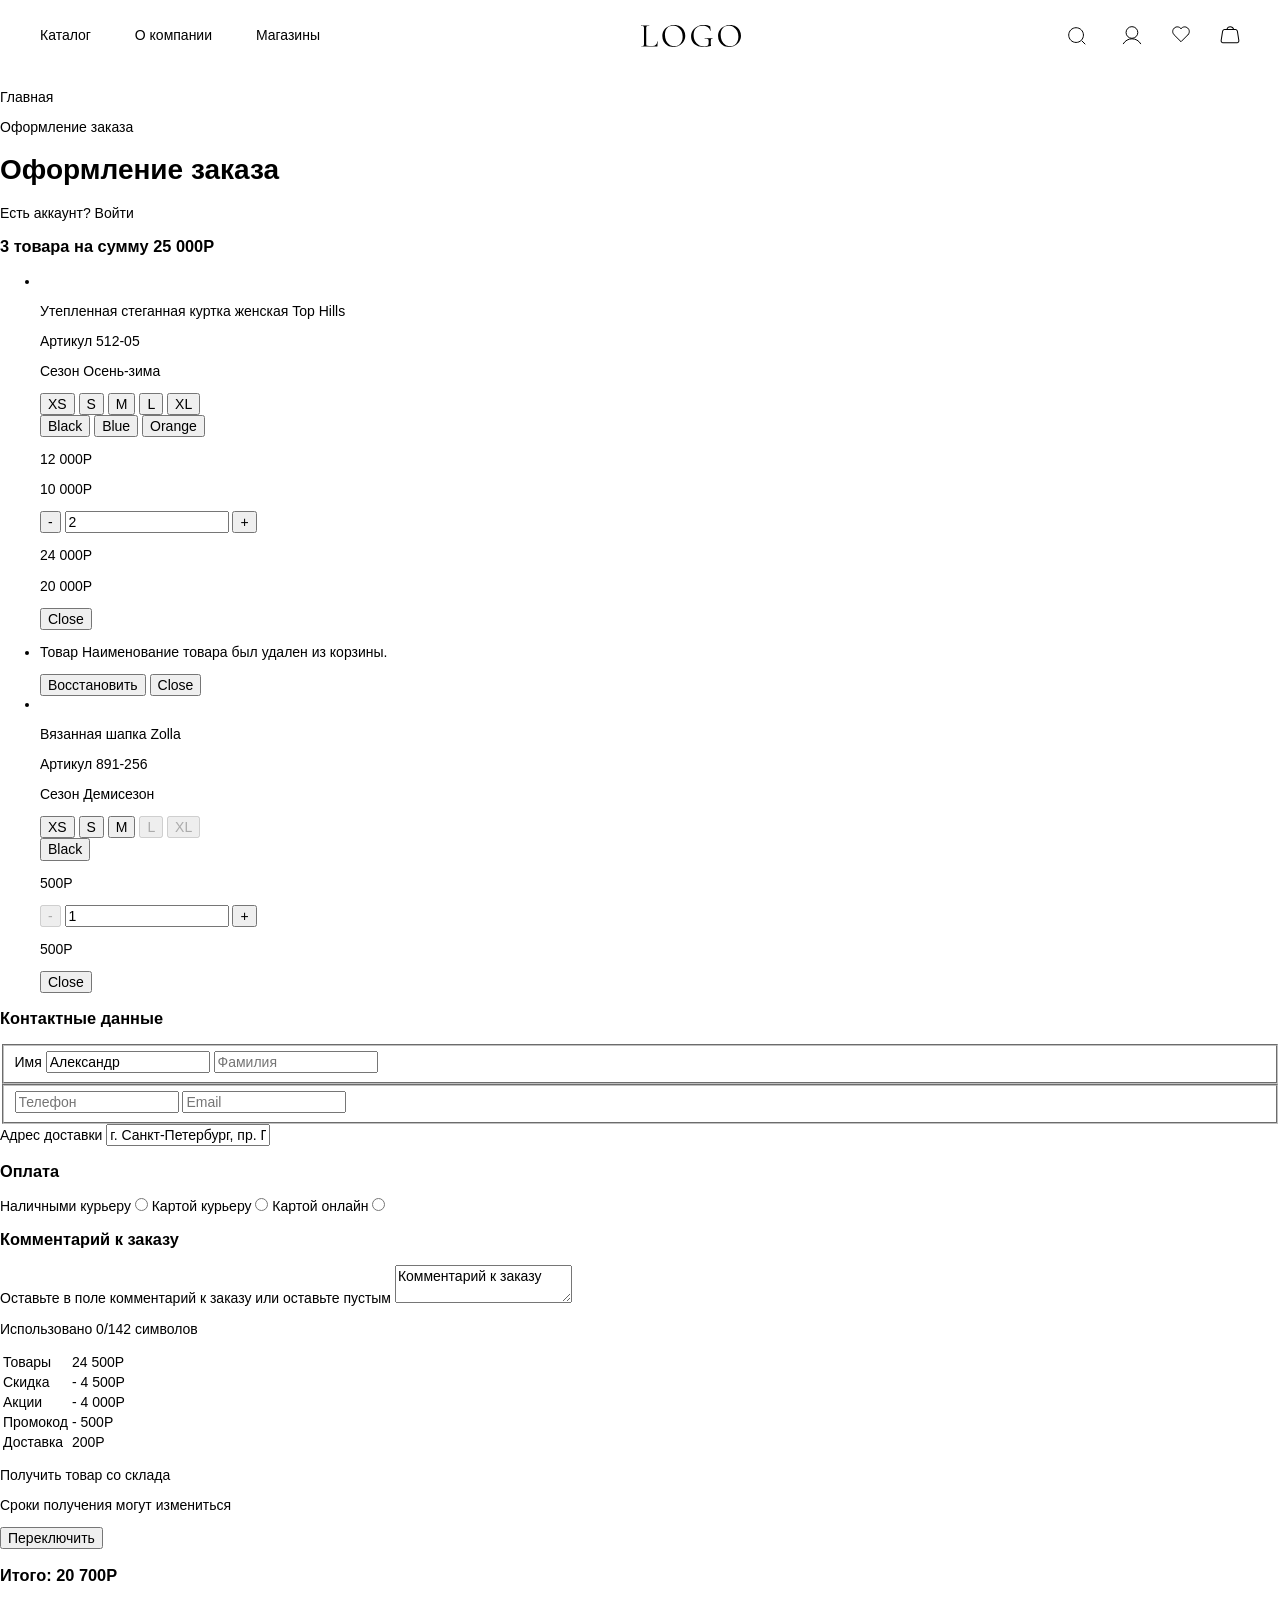
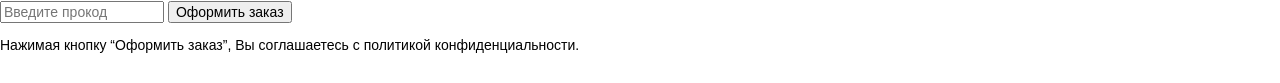
==== public/index.html @ eb878dac "header styles done" ====
<!DOCTYPE html>
<html lang="ru">
<head>
  <meta charset="UTF-8">
  <title>Logo - онлайн-магазин</title>
  <link rel="stylesheet" href="css/styles.css">
  <link rel="stylesheet" href="css/normalize.css">
</head>
<body>
  <div class="visually-hidden">
    <svg xmlns-xlink="http://www.w3.org/1999/xlink" xmlns="http://www.w3.org/2000/svg" >
      <symbol id="logo" viewBox="0 0 100 22">
        <path d="M5.22161 18.7068C5.22161 19.3632 5.29031 19.8385 5.42772 20.1327C5.56514 20.427 5.81705 20.6307 6.18348 20.7438C6.54991 20.8344 7.14536 20.8796 7.96982 20.8796H11.7143C13.0197 20.8796 14.0617 20.4835 14.8404 19.6914C15.619 18.8992 16.1343 17.8014 16.3862 16.3981C16.3862 16.3302 16.4435 16.3076 16.558 16.3302C16.6954 16.3302 16.7641 16.3642 16.7641 16.4321C16.558 18.3107 16.4549 19.8611 16.4549 21.0833C16.4549 21.2644 16.4206 21.4002 16.3519 21.4907C16.2832 21.5586 16.1458 21.5926 15.9396 21.5926H0.0687054C0.0229018 21.5926 0 21.5247 0 21.3889C0 21.2531 0.0229018 21.1852 0.0687054 21.1852C0.938973 21.1852 1.56877 21.1286 1.9581 21.0154C2.37034 20.9023 2.64516 20.6872 2.78257 20.3704C2.91998 20.0309 2.98868 19.5216 2.98868 18.8426V3.12346C2.98868 2.44445 2.91998 1.9465 2.78257 1.62963C2.64516 1.31276 2.37034 1.09774 1.9581 0.984567C1.56877 0.848765 0.938973 0.780864 0.0687054 0.780864C0.0229018 0.780864 0 0.712963 0 0.577161C0 0.441359 0.0229018 0.373458 0.0687054 0.373458L1.75199 0.407408C2.71386 0.452675 3.49252 0.475309 4.08797 0.475309C4.72922 0.475309 5.53078 0.452675 6.49266 0.407408L8.14159 0.373458C8.21029 0.373458 8.24464 0.441359 8.24464 0.577161C8.24464 0.712963 8.21029 0.780864 8.14159 0.780864C7.29422 0.780864 6.66442 0.848765 6.25219 0.984567C5.86286 1.09774 5.58804 1.32407 5.42772 1.66358C5.29031 1.98045 5.22161 2.4784 5.22161 3.15741V18.7068Z" fill="black"/>
        <path d="M32.2102 22C30.0803 22 28.1794 21.5134 26.5076 20.5401C24.8587 19.5442 23.5762 18.2088 22.6601 16.534C21.7669 14.8364 21.3204 12.9918 21.3204 11C21.3204 8.66873 21.9158 6.67695 23.1067 5.02469C24.2976 3.34979 25.8206 2.09362 27.6756 1.25617C29.5536 0.418724 31.4659 0 33.4125 0C35.5882 0 37.5005 0.509259 39.1494 1.52778C40.7983 2.52366 42.0579 3.84774 42.9282 5.5C43.8214 7.15226 44.268 8.90638 44.268 10.7623C44.268 12.822 43.7183 14.7119 42.619 16.4321C41.5197 18.1523 40.0426 19.5103 38.1875 20.5062C36.3554 21.5021 34.3629 22 32.2102 22ZM33.4125 21.287C34.9698 21.287 36.3668 20.9136 37.6035 20.1667C38.8631 19.4198 39.8479 18.322 40.5579 16.8735C41.2907 15.4249 41.6572 13.7047 41.6572 11.713C41.6572 9.58539 41.2564 7.69547 40.4548 6.04321C39.6532 4.39095 38.5196 3.10082 37.0539 2.17284C35.6111 1.24486 33.9163 0.780864 31.9697 0.780864C29.4505 0.780864 27.4809 1.58436 26.061 3.19136C24.6411 4.79835 23.9312 7.00514 23.9312 9.81173C23.9312 11.9393 24.3319 13.8858 25.1335 15.6512C25.9351 17.394 27.0573 18.7747 28.5001 19.7932C29.9429 20.7891 31.5804 21.287 33.4125 21.287Z" fill="black"/>
        <path d="M62.305 22C59.8087 22 57.633 21.5247 55.7779 20.5741C53.9229 19.6235 52.503 18.3333 51.5182 16.7037C50.5563 15.0741 50.0754 13.2521 50.0754 11.2377C50.0754 9.04218 50.6365 7.09568 51.7587 5.39815C52.9038 3.70062 54.4611 2.37654 56.4306 1.42593C58.4231 0.475309 60.6675 0 63.1638 0C64.286 0 65.3509 0.113169 66.3586 0.339506C67.3892 0.54321 68.2251 0.837449 68.8663 1.22222C69.0495 1.33539 69.1526 1.43724 69.1755 1.52778C69.2213 1.59568 69.2556 1.75412 69.2785 2.00309L69.6908 5.80556C69.6908 5.87346 69.6221 5.91872 69.4847 5.94136C69.3702 5.94136 69.3015 5.90741 69.2785 5.83951C68.7747 4.20988 67.8586 2.9537 66.5303 2.07099C65.2249 1.18827 63.6104 0.746914 61.6866 0.746914C58.801 0.746914 56.5681 1.57305 54.9878 3.22531C53.4076 4.87757 52.6175 7.14095 52.6175 10.0154C52.6175 12.2109 53.0641 14.18 53.9572 15.9228C54.8733 17.643 56.1329 18.9897 57.736 19.963C59.3392 20.9362 61.137 21.4228 63.1294 21.4228C64.2974 21.4228 65.202 21.321 65.8433 21.1173C66.4845 20.9136 66.954 20.5175 67.2517 19.929C67.5495 19.3405 67.6983 18.4691 67.6983 17.3148C67.6983 16.1379 67.6182 15.323 67.4579 14.8704C67.3204 14.3951 66.9884 14.0782 66.4616 13.9198C65.9578 13.7613 65.0761 13.6821 63.8165 13.6821C63.6791 13.6821 63.6104 13.5916 63.6104 13.4105C63.6104 13.3426 63.6218 13.286 63.6447 13.2407C63.6905 13.1728 63.7363 13.1389 63.7821 13.1389C65.5685 13.2521 67.0113 13.3086 68.1106 13.3086C69.1869 13.3086 70.3091 13.2747 71.4771 13.2068C71.5229 13.2068 71.5573 13.2407 71.5802 13.3086C71.626 13.3539 71.6489 13.3992 71.6489 13.4444C71.6489 13.6029 71.5916 13.6821 71.4771 13.6821C70.9275 13.6595 70.5381 13.7387 70.3091 13.9198C70.0801 14.0782 69.9312 14.4177 69.8625 14.9383C69.7938 15.4588 69.7595 16.3642 69.7595 17.6543C69.7595 18.6728 69.7938 19.3971 69.8625 19.8272C69.9541 20.2572 70 20.5288 70 20.642C70 20.7778 69.9771 20.8683 69.9312 20.9136C69.8854 20.9588 69.7824 21.0041 69.6221 21.0494C66.851 21.6831 64.4119 22 62.305 22Z" fill="black"/>
        <path d="M87.9422 22C85.8123 22 83.9115 21.5134 82.2397 20.5401C80.5907 19.5442 79.3082 18.2088 78.3922 16.534C77.499 14.8364 77.0524 12.9918 77.0524 11C77.0524 8.66873 77.6479 6.67695 78.8388 5.02469C80.0296 3.34979 81.5526 2.09362 83.4077 1.25617C85.2856 0.418724 87.1979 0 89.1446 0C91.3202 0 93.2325 0.509259 94.8815 1.52778C96.5304 2.52366 97.79 3.84774 98.6603 5.5C99.5534 7.15226 100 8.90638 100 10.7623C100 12.822 99.4504 14.7119 98.3511 16.4321C97.2518 18.1523 95.7746 19.5103 93.9196 20.5062C92.0874 21.5021 90.095 22 87.9422 22ZM89.1446 21.287C90.7019 21.287 92.0989 20.9136 93.3356 20.1667C94.5952 19.4198 95.58 18.322 96.2899 16.8735C97.0228 15.4249 97.3892 13.7047 97.3892 11.713C97.3892 9.58539 96.9884 7.69547 96.1869 6.04321C95.3853 4.39095 94.2517 3.10082 92.7859 2.17284C91.3431 1.24486 89.6484 0.780864 87.7017 0.780864C85.1825 0.780864 83.213 1.58436 81.7931 3.19136C80.3732 4.79835 79.6632 7.00514 79.6632 9.81173C79.6632 11.9393 80.064 13.8858 80.8656 15.6512C81.6671 17.394 82.7893 18.7747 84.2321 19.7932C85.6749 20.7891 87.3124 21.287 89.1446 21.287Z" fill="black"/>
      </symbol>

      <symbol id="search-icon" viewBox="0 0 18 18" fill="none">
        <path d="M13.6033 13.6031L17.2858 17.2857" stroke="black" stroke-linejoin="round"/>
        <path d="M15.4444 8.07927C15.4444 12.1469 12.147 15.4443 8.07939 15.4443C4.01179 15.4443 0.714355 12.1469 0.714355 8.07927C0.714355 4.01167 4.01179 0.714233 8.07939 0.714233C12.147 0.714233 15.4444 4.01167 15.4444 8.07927Z" stroke="black"/>
      </symbol>

      <symbol id="account-icon" viewBox="0 0 20 19" fill="none">
        <path d="M15.806 6.51997C15.806 9.75856 13.1821 12.3263 9.9289 12.3263C6.67572 12.3263 4.05176 9.75856 4.05176 6.51997C4.05176 3.27411 6.68304 0.642822 9.9289 0.642822C13.1748 0.642822 15.806 3.27411 15.806 6.51997Z" stroke="black"/>
        <path d="M1.14282 18.0743V18.0743C4.96511 11.061 15.0348 11.061 18.8571 18.0743V18.0743" stroke="black"/>
      </symbol>

      <symbol id="favorite-icon" viewBox="0 0 18 17" fill="none">
        <path d="M15.9089 8.82181L9.00774 15.7143L2.10655 8.82181C1.65135 8.37512 1.2928 7.83824 1.05347 7.24495C0.814146 6.65166 0.699226 6.01483 0.715951 5.37456C0.732676 4.73429 0.880683 4.10444 1.15065 3.52468C1.42062 2.94492 1.8067 2.42782 2.28459 2.00592C2.76247 1.58402 3.32181 1.26648 3.92737 1.07328C4.53293 0.880079 5.1716 0.815414 5.80317 0.883353C6.43473 0.951292 7.0455 1.15036 7.59702 1.46803C8.14854 1.7857 8.62886 2.21509 9.00774 2.72915C9.38825 2.21882 9.86913 1.79319 10.4203 1.47889C10.9714 1.16459 11.581 0.968394 12.2107 0.902578C12.8405 0.836762 13.477 0.902743 14.0804 1.09639C14.6837 1.29004 15.2409 1.60719 15.7171 2.02799C16.1933 2.44879 16.5783 2.96418 16.8479 3.5419C17.1175 4.11962 17.2659 4.74725 17.2839 5.38549C17.3019 6.02373 17.1891 6.65884 16.9525 7.25109C16.7159 7.84333 16.3606 8.37996 15.9089 8.82737" stroke="black" stroke-linecap="round" stroke-linejoin="round"/>
      </symbol>

      <symbol id="cart-icon" viewBox="0 0 20 18" fill="none">
        <path d="M17.4184 5.3396V4.8396C17.2723 4.8396 17.1336 4.90344 17.0386 5.01434C16.9436 5.12525 16.9018 5.27214 16.9243 5.41643L17.4184 5.3396ZM18.8334 14.4385L19.3274 14.3617L19.3274 14.3617L18.8334 14.4385ZM16.8156 16.7678V17.2678H16.816L16.8156 16.7678ZM3.18642 16.7678V16.2678H3.18636L3.18642 16.7678ZM1.16657 14.4385L0.672504 14.3617L0.672496 14.3617L1.16657 14.4385ZM2.58159 5.3396L3.07565 5.41643L3.07565 5.41638L2.58159 5.3396ZM4.60246 3.62496L4.60215 4.12496H4.60246V3.62496ZM15.3995 3.62496V4.12496H15.3996L15.3995 3.62496ZM17.4194 5.3396V5.8396C17.5654 5.8396 17.7041 5.77577 17.7991 5.66487C17.8941 5.55398 17.9359 5.4071 17.9134 5.26281L17.4194 5.3396ZM16.9243 5.41643L18.3393 14.5153L19.3274 14.3617L17.9124 5.26276L16.9243 5.41643ZM18.3393 14.5153C18.3729 14.7313 18.3589 14.952 18.2982 15.1622L19.2591 15.4394C19.36 15.0893 19.3834 14.7217 19.3274 14.3617L18.3393 14.5153ZM18.2982 15.1622C18.2376 15.3725 18.1316 15.5677 17.9872 15.7344L18.7431 16.3892C18.982 16.1134 19.1581 15.7894 19.2591 15.4394L18.2982 15.1622ZM17.9872 15.7344C17.8428 15.9011 17.6634 16.0353 17.4611 16.1275L17.8757 17.0375C18.2082 16.886 18.5042 16.6649 18.7431 16.3892L17.9872 15.7344ZM17.4611 16.1275C17.2587 16.2197 17.0383 16.2676 16.8151 16.2678L16.816 17.2678C17.1817 17.2675 17.5432 17.189 17.8757 17.0375L17.4611 16.1275ZM16.8156 16.2678H3.18642V17.2678H16.8156V16.2678ZM3.18636 16.2678C2.96303 16.2678 2.74249 16.2201 2.53992 16.128L2.12598 17.0383C2.45882 17.1896 2.82057 17.2679 3.18648 17.2678L3.18636 16.2678ZM2.53992 16.128C2.33737 16.0359 2.15777 15.9017 2.01321 15.735L1.2577 16.3901C1.49686 16.6659 1.79313 16.8869 2.12598 17.0383L2.53992 16.128ZM2.01321 15.735C1.86867 15.5683 1.76256 15.373 1.70181 15.1626L0.741055 15.44C0.842176 15.7902 1.01853 16.1143 1.2577 16.3901L2.01321 15.735ZM1.70181 15.1626C1.64107 14.9522 1.62704 14.7314 1.66063 14.5153L0.672496 14.3617C0.616523 14.7219 0.639931 15.0897 0.741055 15.44L1.70181 15.1626ZM1.66063 14.5153L3.07565 5.41643L2.08752 5.26276L0.672504 14.3617L1.66063 14.5153ZM3.07565 5.41638C3.13132 5.05823 3.31491 4.73054 3.59462 4.49322L2.94766 3.7307C2.48595 4.12244 2.18031 4.66576 2.08752 5.26281L3.07565 5.41638ZM3.59462 4.49322C3.87446 4.25578 4.23185 4.12473 4.60215 4.12496L4.60277 3.12496C3.99642 3.12459 3.40924 3.33906 2.94766 3.7307L3.59462 4.49322ZM4.60246 4.12496H15.3995V3.12496H4.60246V4.12496ZM15.3996 4.12496C15.7698 4.12492 16.127 4.25605 16.4066 4.49347L17.0538 3.73111C16.5925 3.3395 16.0056 3.12489 15.3995 3.12496L15.3996 4.12496ZM16.4066 4.49347C16.6862 4.73077 16.8697 5.05836 16.9253 5.41638L17.9134 5.26281C17.8207 4.66598 17.5152 4.12282 17.0538 3.73111L16.4066 4.49347ZM17.4194 4.8396H17.4184V5.8396H17.4194V4.8396ZM7.35168 3.69848C7.59863 2.03712 8.89729 1.21244 10.2467 1.21424C11.5989 1.21604 12.9298 2.04934 13.2218 3.71147L14.2067 3.53845C13.8184 1.3279 12.0098 0.216581 10.248 0.214237C8.48347 0.21189 6.69372 1.32355 6.36254 3.55144L7.35168 3.69848Z" fill="black"/>
      </symbol>
    </svg>
  </div>
  <header class="header">
    <div class="container">

      <nav class="header__main-nav main-nav">
        <ul class="main-nav__list">
          <li class="main-nav__item">
            <a class="main-nav__link" href="#">
              Каталог
            </a>
          </li>
          <li class="main-nav__item">
            <a class="main-nav__link" href="#">
              О компании
            </a>
          </li>
          <li class="main-nav__item">
            <a class="main-nav__link" href="#">
              Магазины
            </a>
          </li>
        </ul>
      </nav>

      <div class="header__logo logo">
        <a class="logo__link" href="#" aria-label="Переход на главную страницу">
          <svg width="100" height="22" aria-hidden="true" class="logo__img">
            <use xlink:href="#logo"></use>
          </svg>
        </a>
      </div>

      <div class="header__user-nav user-nav">

        <ul class="user-nav__list">

          <li class="user-nav__item">
            <button type="button" class="user-nav__button" aria-label="Кнопка поиск по сайту">
              <svg width="18" height="18" aria-hidden="true" class="user-nav__icon">
                <use xlink:href="#search-icon"></use>
              </svg>
              <span class="visually-hidden">Поиск</span>
            </button>
          </li>
          <li class="user-nav__item">
            <a class="user-nav__link" href="#">
              <span class="visually-hidden">Личный кабинет</span>
              <svg width="20" height="19" aria-hidden="true" class="user-nav__icon">
                <use xlink:href="#account-icon"></use>
              </svg>
            </a>
          </li>
          <li class="user-nav__item">
            <a class="user-nav__link" href="#">
              <span class="visually-hidden">Избранное</span>
              <svg width="18" height="17" aria-hidden="true" class="user-nav__icon">
                <use xlink:href="#favorite-icon"></use>
              </svg>
            </a>
          </li>
          <li class="user-nav__item">
            <a class="user-nav__link" href="#">
              <span class="visually-hidden">Корзина</span>
              <svg width="20" height="18" aria-hidden="true" class="user-nav__icon">
                <use xlink:href="#cart-icon"></use>
              </svg>
            </a>
          </li>
        </ul>

      </div>
    </div>
  </header>

  <main>
    <div class="breadcrumbs">
      <p>Главная</p>
      <p>Оформление заказа</p>
    </div>

    <h1>Оформление заказа</h1>
    <div>
      Есть аккаунт? <a href="#">Войти</a>
    </div>

    <h2 class="visually-hidden">Товары в корзине</h2>
    <h3>3 товара на сумму 25 000Р</h3>

    <div class="perches">
      <ul class="perches__list">
        <li class="perches__item">
          <div class="item">
            <img alt=""/>
            <div>
              <p>Утепленная стеганная куртка женская Top Hills</p>
              <p>Артикул 512-05</p>
              <p>Сезон Осень-зима</p>
              <div>
                <button type="button">XS</button>
                <button type="button">S</button>
                <button type="button">M</button>
                <button type="button">L</button>
                <button type="button">XL</button>
              </div>

              <div>
                <button type="button">Black</button>
                <button type="button">Blue</button>
                <button type="button">Orange</button>
              </div>
            </div>

            <div>
              <p>12 000P</p>
              <p>10 000P</p>
            </div>

            <div>
              <button type="button">-</button>
              <label class="visually-hidden" for="counter__2"></label>
              <input id="counter__2" type="number" value="2"/>
<!--              <button type="button">2</button>-->
              <button type="button">+</button>
            </div>

            <div>
              <p>24 000P</p>
              <p>20 000P</p>
            </div>

            <button type="button">Close</button>
          </div>
        </li>

        <li>
          <p>Товар Наименование товара был удален из корзины. </p>
          <button type="button">Восстановить</button>
          <button type="button">Close</button>
        </li>

        <li class="perches__item">
          <div class="item">
            <img alt=""/>
            <div>
              <p>Вязанная шапка Zolla</p>
              <p>Артикул 891-256</p>
              <p>Сезон Демисезон</p>
              <div>
                <button type="button">XS</button>
                <button type="button">S</button>
                <button type="button">M</button>
                <button type="button" disabled>L</button>
                <button type="button" disabled>XL</button>
              </div>

              <div>
                <button type="button">Black</button>
              </div>
            </div>

            <div>
              <p>500P</p>
            </div>

            <div>
              <button type="button" disabled>-</button>
              <label class="visually-hidden" for="counter"></label>
              <input id="counter" type="number" value="1"/>
<!--              <button type="button">1</button>-->
              <button type="button">+</button>
            </div>

            <div>
              <p>500P</p>
            </div>

            <button type="button">Close</button>
          </div>
        </li>
      </ul>

    </div>

    <h2 class="visually-hidden">Форма обратной связи</h2>

    <div>
      <h3>Контактные данные</h3>
      <form>

        <fieldset>
          <label for="name">Имя</label>
          <input id="name" type="text" placeholder="Имя" value="Александр"/>

          <label for="surname" class="visually-hidden">Фамилия</label>
          <input id="surname" type="text" placeholder="Фамилия"/>
        </fieldset>

        <fieldset>
          <label for="phone" class="visually-hidden">Номер телефона</label>
          <input id="phone" type="tel" placeholder="Телефон"/>

          <label for="email" class="visually-hidden">Адрес электронной почты</label>
          <input id="email" type="email" placeholder="Email"/>
        </fieldset>

        <label for="address">Адрес доставки</label>
        <input id="address" type="text" placeholder="Адрес доставки" value="г. Санкт-Петербург, пр. Просвещения, д. 99, кв. 152" />
      </form>

      <h3>Оплата</h3>

      <label for="cash">Наличными курьеру</label>
      <input id="cash" type="radio" name="payment"/>
      <label for="card__courier">Картой курьеру</label>
      <input id="card__courier" type="radio" name="payment"/>
      <label for="card__online">Картой онлайн</label>
      <input id="card__online" type="radio" name="payment"/>

      <h3>Комментарий к заказу</h3>

      <label class="visually hidden" for="comment">Оставьте в поле комментарий к заказу или оставьте пустым</label>
      <textarea id="comment" maxlength="142">Комментарий к заказу</textarea>
      <p>Использовано 0/142 символов</p>
    </div>
  </main>

  <aside>

    <div>
      <table>
        <thead></thead>
        <tbody>
          <tr>
            <td>Товары</td>
            <td>24 500Р</td>
          </tr>
          <tr>
            <td>Скидка</td>
            <td>- 4 500Р</td>
          </tr>
          <tr>
            <td>Акции</td>
            <td>- 4 000Р</td>
          </tr>
          <tr>
            <td>Промокод</td>
            <td>- 500Р</td>
          </tr>
          <tr>
            <td>Доставка</td>
            <td>200Р</td>
          </tr>
        </tbody>
      </table>

      <div>
        <p>Получить товар со склада</p>
        <p>Сроки получения могут измениться</p>
        <button type="button">Переключить</button>
      </div>

      <h2 class="visually-hidden">Итоговая цена со скидками</h2>
      <h3>Итого: <span>20 700P</span></h3>

      <label for="promo_code" class="visually-hidden">Поле для введения промокода</label>
      <input id="promo_code" type="text" placeholder="Введите прокод"/>

      <button type="submit">Оформить заказ</button>
      <p>Нажимая кнопку “Оформить заказ”, Вы соглашаетесь с <a href="#">политикой конфиденциальности</a>.</p>
    </div>

    <div>
      <img alt="" src="#"/>
    </div>

  </aside>
  <footer></footer>
</body>
</html>




<!--      <div class="header__form-search form-search">-->
<!--        <button type="button" class="form-search__button" aria-label="Кнопка поиск по сайту">-->
<!--          <svg width="18" height="18" aria-hidden="true" class="form-search__icon">-->
<!--            <use xlink:href="#search-icon"></use>-->
<!--          </svg>-->
<!--          <span class="visually-hidden">Поиск</span>-->
<!--        </button>-->

<!--        <form>-->
<!--          <label class="visually-hidden">Поиск-->
<!--            <input class="form-search__input" type="text" autocomplete="off"/>-->
<!--          </label>-->
<!--        </form>-->
<!--      </div>-->
---- public/css/styles.css ----
.visually-hidden {
  position: absolute;
  width: 1px;
  height: 1px;
  margin: -1px;
  padding: 0;
  overflow: hidden;
  white-space: nowrap;
  border: 0;
  clip: rect(0 0 0 0);
  clip-path: inset(100%);
}

a {
  color: inherit;
  text-decoration: none;
}

html {
  font-family: "Helvetica", sans-serif;
  font-size: 14px;
  line-height: 18px;
}

.container {
  display: flex;
  width: 1200px;
  justify-content: space-between;
  margin: 0 auto;
}

.main-nav__list,
.user-nav__list {
  display: flex;
  list-style: none;
  padding: 0;
  margin: 0;
}

.main-nav__list {
  min-width: 280px;
  justify-content: space-between;
}
.main-nav__list .main-nav__item {
  padding-top: 27px;
  padding-bottom: 27px;
}
.main-nav__list .main-nav__item .main-nav__link {
  padding-top: 27px;
  padding-bottom: 27px;
}

.user-nav__list {
  gap: 30px;
  padding-bottom: 26px;
  padding-top: 26px;
}

.user-nav__button {
  border: none;
  background-color: transparent;
}

.logo {
  padding-top: 25px;
  padding-bottom: 25px;
}

/*# sourceMappingURL=styles.css.map */
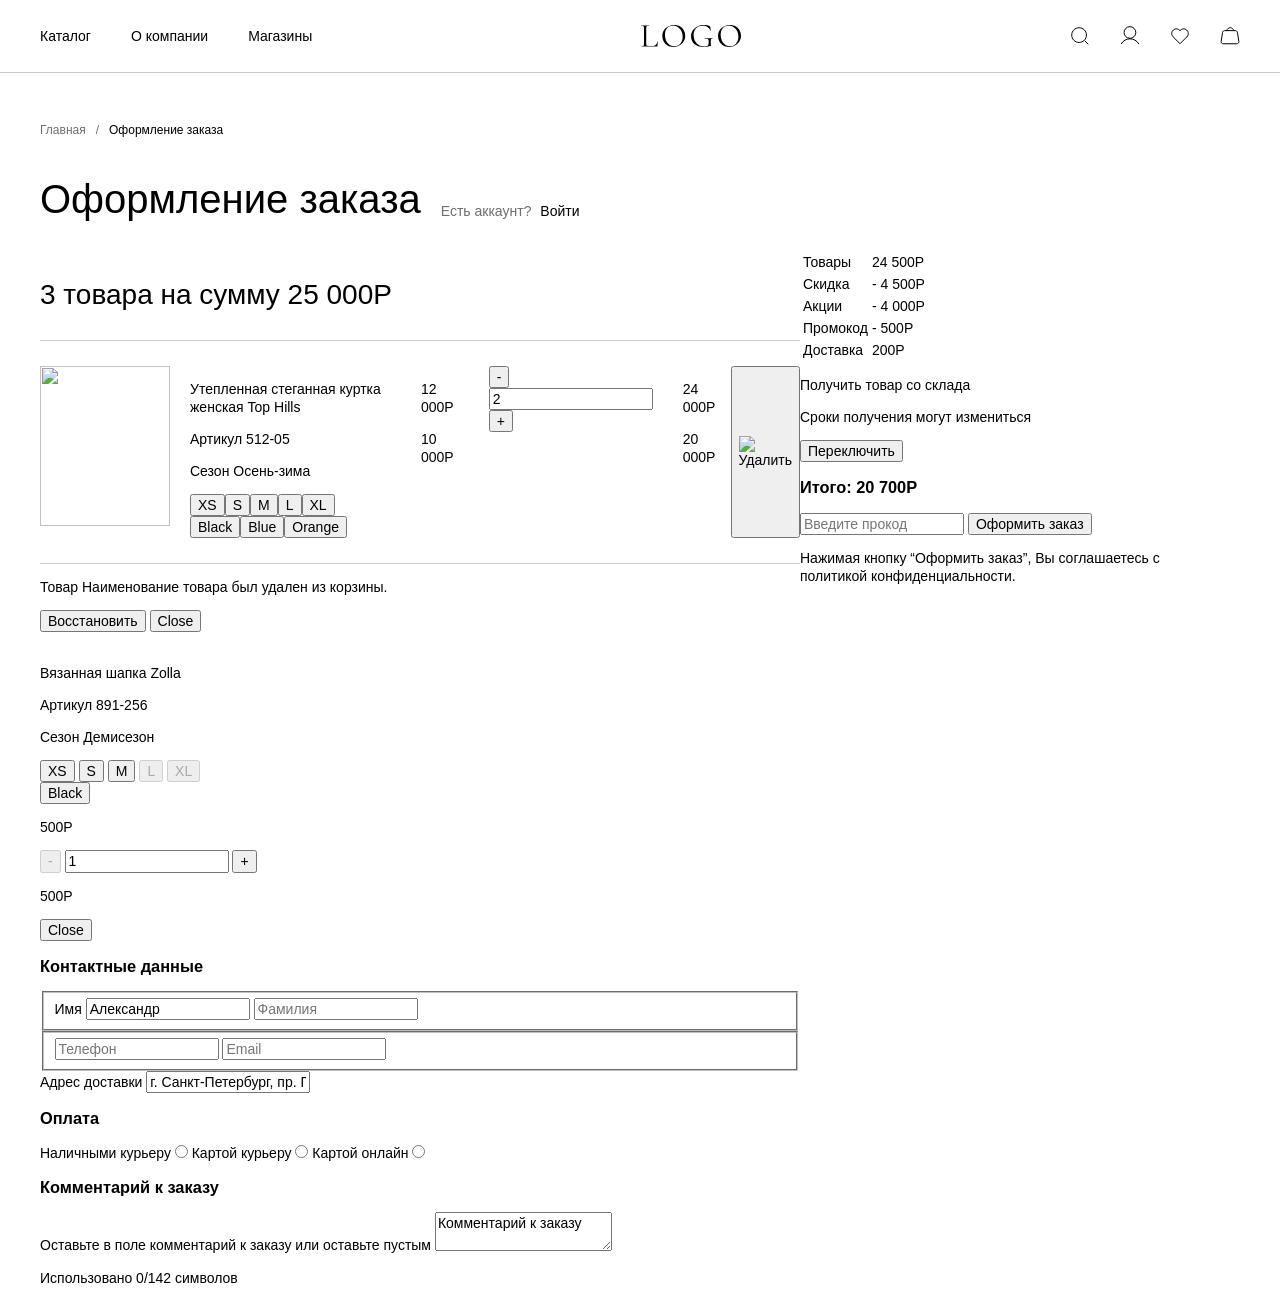
==== commit 6af6879b: "main layout started (positioning blocks in main)" ====
--- a/public/index.html
+++ b/public/index.html
@@ -2,11 +2,14 @@
 <html lang="ru">
 <head>
   <meta charset="UTF-8">
+  <meta name="viewport" content="width=device-width, user-scalable=no, initial-scale=1.0, maximum-scale=1.0, minimum-scale=1.0">
+  <meta http-equiv="X-UA-Compatible" content="ie=edge">
+
   <title>Logo - онлайн-магазин</title>
+  <link rel="stylesheet" href="css/normalize.css">
   <link rel="stylesheet" href="css/styles.css">
-  <link rel="stylesheet" href="css/normalize.css">
 </head>
-<body>
+<body class="page">
   <div class="visually-hidden">
     <svg xmlns-xlink="http://www.w3.org/1999/xlink" xmlns="http://www.w3.org/2000/svg" >
       <symbol id="logo" viewBox="0 0 100 22">
@@ -16,301 +19,360 @@
         <path d="M87.9422 22C85.8123 22 83.9115 21.5134 82.2397 20.5401C80.5907 19.5442 79.3082 18.2088 78.3922 16.534C77.499 14.8364 77.0524 12.9918 77.0524 11C77.0524 8.66873 77.6479 6.67695 78.8388 5.02469C80.0296 3.34979 81.5526 2.09362 83.4077 1.25617C85.2856 0.418724 87.1979 0 89.1446 0C91.3202 0 93.2325 0.509259 94.8815 1.52778C96.5304 2.52366 97.79 3.84774 98.6603 5.5C99.5534 7.15226 100 8.90638 100 10.7623C100 12.822 99.4504 14.7119 98.3511 16.4321C97.2518 18.1523 95.7746 19.5103 93.9196 20.5062C92.0874 21.5021 90.095 22 87.9422 22ZM89.1446 21.287C90.7019 21.287 92.0989 20.9136 93.3356 20.1667C94.5952 19.4198 95.58 18.322 96.2899 16.8735C97.0228 15.4249 97.3892 13.7047 97.3892 11.713C97.3892 9.58539 96.9884 7.69547 96.1869 6.04321C95.3853 4.39095 94.2517 3.10082 92.7859 2.17284C91.3431 1.24486 89.6484 0.780864 87.7017 0.780864C85.1825 0.780864 83.213 1.58436 81.7931 3.19136C80.3732 4.79835 79.6632 7.00514 79.6632 9.81173C79.6632 11.9393 80.064 13.8858 80.8656 15.6512C81.6671 17.394 82.7893 18.7747 84.2321 19.7932C85.6749 20.7891 87.3124 21.287 89.1446 21.287Z" fill="black"/>
       </symbol>
 
-      <symbol id="search-icon" viewBox="0 0 18 18" fill="none">
-        <path d="M13.6033 13.6031L17.2858 17.2857" stroke="black" stroke-linejoin="round"/>
-        <path d="M15.4444 8.07927C15.4444 12.1469 12.147 15.4443 8.07939 15.4443C4.01179 15.4443 0.714355 12.1469 0.714355 8.07927C0.714355 4.01167 4.01179 0.714233 8.07939 0.714233C12.147 0.714233 15.4444 4.01167 15.4444 8.07927Z" stroke="black"/>
-      </symbol>
-
-      <symbol id="account-icon" viewBox="0 0 20 19" fill="none">
+      <symbol id="search-icon" viewBox="0 0 20 20" fill="none">
+        <path d="M14.6033 14.6031L18.2858 18.2857" stroke="black" stroke-linejoin="round"/>
+        <path d="M16.4444 9.07927C16.4444 13.1469 13.147 16.4443 9.07939 16.4443C5.01179 16.4443 1.71436 13.1469 1.71436 9.07927C1.71436 5.01167 5.01179 1.71423 9.07939 1.71423C13.147 1.71423 16.4444 5.01167 16.4444 9.07927Z" stroke="black"/>
+      </symbol>
+
+      <symbol id="account-icon" viewBox="0 0 20 20" fill="none">
         <path d="M15.806 6.51997C15.806 9.75856 13.1821 12.3263 9.9289 12.3263C6.67572 12.3263 4.05176 9.75856 4.05176 6.51997C4.05176 3.27411 6.68304 0.642822 9.9289 0.642822C13.1748 0.642822 15.806 3.27411 15.806 6.51997Z" stroke="black"/>
         <path d="M1.14282 18.0743V18.0743C4.96511 11.061 15.0348 11.061 18.8571 18.0743V18.0743" stroke="black"/>
       </symbol>
 
-      <symbol id="favorite-icon" viewBox="0 0 18 17" fill="none">
-        <path d="M15.9089 8.82181L9.00774 15.7143L2.10655 8.82181C1.65135 8.37512 1.2928 7.83824 1.05347 7.24495C0.814146 6.65166 0.699226 6.01483 0.715951 5.37456C0.732676 4.73429 0.880683 4.10444 1.15065 3.52468C1.42062 2.94492 1.8067 2.42782 2.28459 2.00592C2.76247 1.58402 3.32181 1.26648 3.92737 1.07328C4.53293 0.880079 5.1716 0.815414 5.80317 0.883353C6.43473 0.951292 7.0455 1.15036 7.59702 1.46803C8.14854 1.7857 8.62886 2.21509 9.00774 2.72915C9.38825 2.21882 9.86913 1.79319 10.4203 1.47889C10.9714 1.16459 11.581 0.968394 12.2107 0.902578C12.8405 0.836762 13.477 0.902743 14.0804 1.09639C14.6837 1.29004 15.2409 1.60719 15.7171 2.02799C16.1933 2.44879 16.5783 2.96418 16.8479 3.5419C17.1175 4.11962 17.2659 4.74725 17.2839 5.38549C17.3019 6.02373 17.1891 6.65884 16.9525 7.25109C16.7159 7.84333 16.3606 8.37996 15.9089 8.82737" stroke="black" stroke-linecap="round" stroke-linejoin="round"/>
-      </symbol>
-
-      <symbol id="cart-icon" viewBox="0 0 20 18" fill="none">
-        <path d="M17.4184 5.3396V4.8396C17.2723 4.8396 17.1336 4.90344 17.0386 5.01434C16.9436 5.12525 16.9018 5.27214 16.9243 5.41643L17.4184 5.3396ZM18.8334 14.4385L19.3274 14.3617L19.3274 14.3617L18.8334 14.4385ZM16.8156 16.7678V17.2678H16.816L16.8156 16.7678ZM3.18642 16.7678V16.2678H3.18636L3.18642 16.7678ZM1.16657 14.4385L0.672504 14.3617L0.672496 14.3617L1.16657 14.4385ZM2.58159 5.3396L3.07565 5.41643L3.07565 5.41638L2.58159 5.3396ZM4.60246 3.62496L4.60215 4.12496H4.60246V3.62496ZM15.3995 3.62496V4.12496H15.3996L15.3995 3.62496ZM17.4194 5.3396V5.8396C17.5654 5.8396 17.7041 5.77577 17.7991 5.66487C17.8941 5.55398 17.9359 5.4071 17.9134 5.26281L17.4194 5.3396ZM16.9243 5.41643L18.3393 14.5153L19.3274 14.3617L17.9124 5.26276L16.9243 5.41643ZM18.3393 14.5153C18.3729 14.7313 18.3589 14.952 18.2982 15.1622L19.2591 15.4394C19.36 15.0893 19.3834 14.7217 19.3274 14.3617L18.3393 14.5153ZM18.2982 15.1622C18.2376 15.3725 18.1316 15.5677 17.9872 15.7344L18.7431 16.3892C18.982 16.1134 19.1581 15.7894 19.2591 15.4394L18.2982 15.1622ZM17.9872 15.7344C17.8428 15.9011 17.6634 16.0353 17.4611 16.1275L17.8757 17.0375C18.2082 16.886 18.5042 16.6649 18.7431 16.3892L17.9872 15.7344ZM17.4611 16.1275C17.2587 16.2197 17.0383 16.2676 16.8151 16.2678L16.816 17.2678C17.1817 17.2675 17.5432 17.189 17.8757 17.0375L17.4611 16.1275ZM16.8156 16.2678H3.18642V17.2678H16.8156V16.2678ZM3.18636 16.2678C2.96303 16.2678 2.74249 16.2201 2.53992 16.128L2.12598 17.0383C2.45882 17.1896 2.82057 17.2679 3.18648 17.2678L3.18636 16.2678ZM2.53992 16.128C2.33737 16.0359 2.15777 15.9017 2.01321 15.735L1.2577 16.3901C1.49686 16.6659 1.79313 16.8869 2.12598 17.0383L2.53992 16.128ZM2.01321 15.735C1.86867 15.5683 1.76256 15.373 1.70181 15.1626L0.741055 15.44C0.842176 15.7902 1.01853 16.1143 1.2577 16.3901L2.01321 15.735ZM1.70181 15.1626C1.64107 14.9522 1.62704 14.7314 1.66063 14.5153L0.672496 14.3617C0.616523 14.7219 0.639931 15.0897 0.741055 15.44L1.70181 15.1626ZM1.66063 14.5153L3.07565 5.41643L2.08752 5.26276L0.672504 14.3617L1.66063 14.5153ZM3.07565 5.41638C3.13132 5.05823 3.31491 4.73054 3.59462 4.49322L2.94766 3.7307C2.48595 4.12244 2.18031 4.66576 2.08752 5.26281L3.07565 5.41638ZM3.59462 4.49322C3.87446 4.25578 4.23185 4.12473 4.60215 4.12496L4.60277 3.12496C3.99642 3.12459 3.40924 3.33906 2.94766 3.7307L3.59462 4.49322ZM4.60246 4.12496H15.3995V3.12496H4.60246V4.12496ZM15.3996 4.12496C15.7698 4.12492 16.127 4.25605 16.4066 4.49347L17.0538 3.73111C16.5925 3.3395 16.0056 3.12489 15.3995 3.12496L15.3996 4.12496ZM16.4066 4.49347C16.6862 4.73077 16.8697 5.05836 16.9253 5.41638L17.9134 5.26281C17.8207 4.66598 17.5152 4.12282 17.0538 3.73111L16.4066 4.49347ZM17.4194 4.8396H17.4184V5.8396H17.4194V4.8396ZM7.35168 3.69848C7.59863 2.03712 8.89729 1.21244 10.2467 1.21424C11.5989 1.21604 12.9298 2.04934 13.2218 3.71147L14.2067 3.53845C13.8184 1.3279 12.0098 0.216581 10.248 0.214237C8.48347 0.21189 6.69372 1.32355 6.36254 3.55144L7.35168 3.69848Z" fill="black"/>
+      <symbol id="favorite-icon" viewBox="0 0 20 20" fill="none">
+        <path d="M16.9089 10.8218L10.0077 17.7143L3.10655 10.8218C2.65135 10.3751 2.2928 9.83824 2.05347 9.24495C1.81415 8.65166 1.69923 8.01483 1.71595 7.37456C1.73268 6.73429 1.88068 6.10444 2.15065 5.52468C2.42062 4.94492 2.8067 4.42782 3.28459 4.00592C3.76247 3.58402 4.32181 3.26648 4.92737 3.07328C5.53293 2.88008 6.1716 2.81541 6.80317 2.88335C7.43473 2.95129 8.0455 3.15036 8.59702 3.46803C9.14854 3.7857 9.62886 4.21509 10.0077 4.72915C10.3883 4.21882 10.8691 3.79319 11.4203 3.47889C11.9714 3.16459 12.581 2.96839 13.2107 2.90258C13.8405 2.83676 14.477 2.90274 15.0804 3.09639C15.6837 3.29004 16.2409 3.60719 16.7171 4.02799C17.1933 4.44879 17.5783 4.96418 17.8479 5.5419C18.1175 6.11962 18.2659 6.74725 18.2839 7.38549C18.3019 8.02373 18.1891 8.65884 17.9525 9.25109C17.7159 9.84333 17.3606 10.38 16.9089 10.8274" stroke="black" stroke-linecap="round" stroke-linejoin="round"/>
+      </symbol>
+
+      <symbol id="cart-icon" viewBox="0 0 20 20" fill="none">
+        <path d="M6.85711 4.62496C7.43524 0.73571 13.0339 0.752281 13.7143 4.62496M17.4183 6.3396L18.8334 15.4385C18.8781 15.7265 18.8595 16.0206 18.7786 16.3008C18.6978 16.581 18.5568 16.8406 18.3651 17.0618C18.1735 17.283 17.9358 17.4606 17.6684 17.5825C17.4009 17.7043 17.11 17.7676 16.8156 17.7678H3.18642C2.8918 17.7679 2.60066 17.7048 2.33295 17.5831C2.06525 17.4614 1.82731 17.2838 1.63546 17.0626C1.4436 16.8413 1.30237 16.5816 1.22143 16.3013C1.1405 16.021 1.12178 15.7267 1.16657 15.4385L2.58159 6.3396C2.65581 5.862 2.90043 5.42649 3.27114 5.11196C3.64185 4.79742 4.11414 4.62466 4.60246 4.62496H15.3995C15.8877 4.6249 16.3597 4.79778 16.7302 5.11229C17.1007 5.4268 17.3452 5.86217 17.4194 6.3396H17.4183Z" stroke="black" stroke-linejoin="round"/>
       </symbol>
     </svg>
   </div>
-  <header class="header">
-    <div class="container">
-
-      <nav class="header__main-nav main-nav">
-        <ul class="main-nav__list">
-          <li class="main-nav__item">
-            <a class="main-nav__link" href="#">
-              Каталог
-            </a>
-          </li>
-          <li class="main-nav__item">
-            <a class="main-nav__link" href="#">
-              О компании
-            </a>
-          </li>
-          <li class="main-nav__item">
-            <a class="main-nav__link" href="#">
-              Магазины
-            </a>
-          </li>
-        </ul>
-      </nav>
-
-      <div class="header__logo logo">
-        <a class="logo__link" href="#" aria-label="Переход на главную страницу">
-          <svg width="100" height="22" aria-hidden="true" class="logo__img">
-            <use xlink:href="#logo"></use>
-          </svg>
-        </a>
+  <div class="wrapper">
+    <header class="header">
+      <div class="container">
+
+        <nav class="header__main-nav main-nav">
+          <ul class="main-nav__list">
+            <li class="main-nav__item">
+              <a class="main-nav__link" href="#">
+                Каталог
+              </a>
+            </li>
+            <li class="main-nav__item">
+              <a class="main-nav__link" href="#">
+                О компании
+              </a>
+            </li>
+            <li class="main-nav__item">
+              <a class="main-nav__link" href="#">
+                Магазины
+              </a>
+            </li>
+          </ul>
+        </nav>
+
+        <div class="header__logo logo">
+          <a class="logo__link" href="#" aria-label="Переход на главную страницу">
+            <svg width="100" height="22" aria-hidden="true" class="logo__img">
+              <use xlink:href="#logo"></use>
+            </svg>
+          </a>
+        </div>
+
+        <div class="header__user-nav user-nav">
+
+          <ul class="user-nav__list">
+
+            <li class="user-nav__item">
+              <button type="button" class="user-nav__button" aria-label="Кнопка поиск по сайту">
+                <svg width="20" height="20" aria-hidden="true" class="user-nav__icon">
+                  <use xlink:href="#search-icon"></use>
+                </svg>
+                <span class="visually-hidden">Поиск</span>
+              </button>
+            </li>
+            <li class="user-nav__item">
+              <a class="user-nav__link" href="#">
+                <span class="visually-hidden">Личный кабинет</span>
+                <svg width="20" height="20" aria-hidden="true" class="user-nav__icon">
+                  <use xlink:href="#account-icon"></use>
+                </svg>
+              </a>
+            </li>
+            <li class="user-nav__item">
+              <a class="user-nav__link" href="#">
+                <span class="visually-hidden">Избранное</span>
+                <svg width="20" height="20" aria-hidden="true" class="user-nav__icon">
+                  <use xlink:href="#favorite-icon"></use>
+                </svg>
+              </a>
+            </li>
+            <li class="user-nav__item">
+              <a class="user-nav__link" href="#">
+                <span class="visually-hidden">Корзина</span>
+                <svg width="20" height="20" aria-hidden="true" class="user-nav__icon">
+                  <use xlink:href="#cart-icon"></use>
+                </svg>
+              </a>
+            </li>
+          </ul>
+
+        </div>
       </div>
-
-      <div class="header__user-nav user-nav">
-
-        <ul class="user-nav__list">
-
-          <li class="user-nav__item">
-            <button type="button" class="user-nav__button" aria-label="Кнопка поиск по сайту">
-              <svg width="18" height="18" aria-hidden="true" class="user-nav__icon">
-                <use xlink:href="#search-icon"></use>
-              </svg>
-              <span class="visually-hidden">Поиск</span>
-            </button>
-          </li>
-          <li class="user-nav__item">
-            <a class="user-nav__link" href="#">
-              <span class="visually-hidden">Личный кабинет</span>
-              <svg width="20" height="19" aria-hidden="true" class="user-nav__icon">
-                <use xlink:href="#account-icon"></use>
-              </svg>
-            </a>
-          </li>
-          <li class="user-nav__item">
-            <a class="user-nav__link" href="#">
-              <span class="visually-hidden">Избранное</span>
-              <svg width="18" height="17" aria-hidden="true" class="user-nav__icon">
-                <use xlink:href="#favorite-icon"></use>
-              </svg>
-            </a>
-          </li>
-          <li class="user-nav__item">
-            <a class="user-nav__link" href="#">
-              <span class="visually-hidden">Корзина</span>
-              <svg width="20" height="18" aria-hidden="true" class="user-nav__icon">
-                <use xlink:href="#cart-icon"></use>
-              </svg>
-            </a>
-          </li>
-        </ul>
+    </header>
+
+    <main class="main">
+      <div class="container">
+
+        <h2 class="visually-hidden">Навигация хлебные крошки</h2>
+
+        <div class="main__breadcrumbs breadcrumbs">
+          <ul class="breadcrumbs__list">
+            <li class="breadcrumbs__item">
+              <a class="breadcrumbs__link" href="#">Главная</a>
+            </li>
+            <li class="breadcrumbs__item">
+              <span class="breadcrumbs__link">/</span>
+            </li>
+            <li class="breadcrumbs__item">
+              <span class="breadcrumbs__link breadcrumbs__link--active">Оформление заказа</span>
+            </li>
+          </ul>
+        </div>
+
+
+        <div class="main__heading heading">
+          <h1 class="title heading__title">Оформление заказа</h1>
+          <div class="heading__account">
+            Есть аккаунт?
+            <a class="heading__link" href="#">Войти</a>
+          </div>
+        </div>
+
+
+        <div class="main__content">
+          <div class="main__content-cart cart">
+            <h2 class="title cart__title">3 товара на сумму 25 000Р</h2>
+            <h3 class="visually-hidden">Список товаров в корзине</h3>
+            <div class="cart__purchases purchases">
+              <ul class="purchases__list">
+                <li class="purchases__item">
+                  <div class="purchase">
+                    <img class="purchase__img" width="130" height="160" alt="" src="#"/>
+
+                    <div class="purchase__description">
+                      <p class="purchase__name">Утепленная стеганная куртка женская Top Hills</p>
+                      <p class="purchase__unicode"><span class="purchase__unicode--gray">Артикул</span> 512-05</p>
+                      <p class="purchase__property"><span class="purchase__property--gray">Сезон</span> Осень-зима</p>
+
+                      <ul class="purchase__size-list">
+                        <li class="purchase__size-item">
+                          <button class="btn purchase__size-button" type="button">XS</button>
+                        </li>
+                        <li class="purchase__size-item">
+                          <button class="btn purchase__size-button" type="button">S</button>
+                        </li>
+                        <li class="purchase__size-item">
+                          <button class="btn purchase__size-button" type="button">M</button>
+                        </li>
+                        <li class="purchase__size-item">
+                          <button class="btn purchase__size-button" type="button">L</button>
+                        </li>
+                        <li class="purchase__size-item">
+                          <button class="btn purchase__size-button" type="button">XL</button>
+                        </li>
+                      </ul>
+
+                      <ul class="purchase__color-list">
+                        <li class="purchase__color-item">
+                          <button class="btn purchase__color-btn" type="button">Black</button>
+                        </li>
+                        <li class="purchase__color-item">
+                          <button class="btn purchase__color-btn" type="button">Blue</button>
+                        </li>
+                        <li class="purchase__color-item">
+                          <button class="btn purchase__color-btn" type="button">Orange</button>
+                        </li>
+                      </ul>
+                    </div>
+
+                    <div class="purchase__prices">
+                      <p class="purchase__prices--line-through">12 000P</p>
+                      <p class="purchase__prices--bold">10 000P</p>
+                    </div>
+
+                    <div class="purchase__amount amount">
+                      <button class="btn amount__btn-remove" type="button">-</button>
+
+                      <label class="visually-hidden" for="counter__2"></label>
+                      <input class="amount__input" id="counter__2" type="number" value="2"/>
+
+                      <button class="btn amount__btn-add" type="button">+</button>
+                    </div>
+
+                    <div class="purchase__total-prices total-prices">
+                      <p class="total-prices--line-through">24 000P</p>
+                      <p class="total-prices--bold">20 000P</p>
+                    </div>
+
+                    <button class="btn purchase__remove-btn" type="button" aria-label="Удалить товар из списка покупок">
+                      <img width="22" height="22" alt="Удалить" src="#">
+                    </button>
+                  </div>
+                </li>
+
+                <li>
+                  <p>Товар Наименование товара был удален из корзины. </p>
+                  <button type="button">Восстановить</button>
+                  <button type="button">Close</button>
+                </li>
+
+                <li class="perches__item">
+                  <div class="item">
+                    <img alt=""/>
+                    <div>
+                      <p>Вязанная шапка Zolla</p>
+                      <p>Артикул 891-256</p>
+                      <p>Сезон Демисезон</p>
+                      <div>
+                        <button type="button">XS</button>
+                        <button type="button">S</button>
+                        <button type="button">M</button>
+                        <button type="button" disabled>L</button>
+                        <button type="button" disabled>XL</button>
+                      </div>
+
+                      <div>
+                        <button type="button">Black</button>
+                      </div>
+                    </div>
+
+                    <div>
+                      <p>500P</p>
+                    </div>
+
+                    <div>
+                      <button type="button" disabled>-</button>
+                      <label class="visually-hidden" for="counter"></label>
+                      <input id="counter" type="number" value="1"/>
+                      <!--              <button type="button">1</button>-->
+                      <button type="button">+</button>
+                    </div>
+
+                    <div>
+                      <p>500P</p>
+                    </div>
+
+                    <button type="button">Close</button>
+                  </div>
+                </li>
+              </ul>
+
+            </div>
+            <h2 class="visually-hidden">Форма обратной связи</h2>
+
+            <div>
+              <h3>Контактные данные</h3>
+              <form>
+
+                <fieldset>
+                  <label for="name">Имя</label>
+                  <input id="name" type="text" placeholder="Имя" value="Александр"/>
+
+                  <label for="surname" class="visually-hidden">Фамилия</label>
+                  <input id="surname" type="text" placeholder="Фамилия"/>
+                </fieldset>
+
+                <fieldset>
+                  <label for="phone" class="visually-hidden">Номер телефона</label>
+                  <input id="phone" type="tel" placeholder="Телефон"/>
+
+                  <label for="email" class="visually-hidden">Адрес электронной почты</label>
+                  <input id="email" type="email" placeholder="Email"/>
+                </fieldset>
+
+                <label for="address">Адрес доставки</label>
+                <input id="address" type="text" placeholder="Адрес доставки" value="г. Санкт-Петербург, пр. Просвещения, д. 99, кв. 152" />
+              </form>
+
+              <h3>Оплата</h3>
+
+              <label for="cash">Наличными курьеру</label>
+              <input id="cash" type="radio" name="payment"/>
+              <label for="card__courier">Картой курьеру</label>
+              <input id="card__courier" type="radio" name="payment"/>
+              <label for="card__online">Картой онлайн</label>
+              <input id="card__online" type="radio" name="payment"/>
+
+              <h3>Комментарий к заказу</h3>
+
+              <label class="visually hidden" for="comment">Оставьте в поле комментарий к заказу или оставьте пустым</label>
+              <textarea id="comment" maxlength="142">Комментарий к заказу</textarea>
+              <p>Использовано 0/142 символов</p>
+            </div>
+          </div>
+
+
+
+          <aside class="main__content-bill bill">
+
+            <div>
+              <table>
+                <thead></thead>
+                <tbody>
+                <tr>
+                  <td>Товары</td>
+                  <td>24 500Р</td>
+                </tr>
+                <tr>
+                  <td>Скидка</td>
+                  <td>- 4 500Р</td>
+                </tr>
+                <tr>
+                  <td>Акции</td>
+                  <td>- 4 000Р</td>
+                </tr>
+                <tr>
+                  <td>Промокод</td>
+                  <td>- 500Р</td>
+                </tr>
+                <tr>
+                  <td>Доставка</td>
+                  <td>200Р</td>
+                </tr>
+                </tbody>
+              </table>
+
+              <div>
+                <p>Получить товар со склада</p>
+                <p>Сроки получения могут измениться</p>
+                <button type="button">Переключить</button>
+              </div>
+
+              <h2 class="visually-hidden">Итоговая цена со скидками</h2>
+              <h3>Итого: <span>20 700P</span></h3>
+
+              <label for="promo_code" class="visually-hidden">Поле для введения промокода</label>
+              <input id="promo_code" type="text" placeholder="Введите прокод"/>
+
+              <button type="submit">Оформить заказ</button>
+              <p>Нажимая кнопку “Оформить заказ”, Вы соглашаетесь с <a href="#">политикой конфиденциальности</a>.</p>
+            </div>
+
+            <div>
+              <img alt="" src="#"/>
+            </div>
+
+          </aside>
+
+        </div>
+
+
+
+
 
       </div>
-    </div>
-  </header>
-
-  <main>
-    <div class="breadcrumbs">
-      <p>Главная</p>
-      <p>Оформление заказа</p>
-    </div>
-
-    <h1>Оформление заказа</h1>
-    <div>
-      Есть аккаунт? <a href="#">Войти</a>
-    </div>
-
-    <h2 class="visually-hidden">Товары в корзине</h2>
-    <h3>3 товара на сумму 25 000Р</h3>
-
-    <div class="perches">
-      <ul class="perches__list">
-        <li class="perches__item">
-          <div class="item">
-            <img alt=""/>
-            <div>
-              <p>Утепленная стеганная куртка женская Top Hills</p>
-              <p>Артикул 512-05</p>
-              <p>Сезон Осень-зима</p>
-              <div>
-                <button type="button">XS</button>
-                <button type="button">S</button>
-                <button type="button">M</button>
-                <button type="button">L</button>
-                <button type="button">XL</button>
-              </div>
-
-              <div>
-                <button type="button">Black</button>
-                <button type="button">Blue</button>
-                <button type="button">Orange</button>
-              </div>
-            </div>
-
-            <div>
-              <p>12 000P</p>
-              <p>10 000P</p>
-            </div>
-
-            <div>
-              <button type="button">-</button>
-              <label class="visually-hidden" for="counter__2"></label>
-              <input id="counter__2" type="number" value="2"/>
-<!--              <button type="button">2</button>-->
-              <button type="button">+</button>
-            </div>
-
-            <div>
-              <p>24 000P</p>
-              <p>20 000P</p>
-            </div>
-
-            <button type="button">Close</button>
-          </div>
-        </li>
-
-        <li>
-          <p>Товар Наименование товара был удален из корзины. </p>
-          <button type="button">Восстановить</button>
-          <button type="button">Close</button>
-        </li>
-
-        <li class="perches__item">
-          <div class="item">
-            <img alt=""/>
-            <div>
-              <p>Вязанная шапка Zolla</p>
-              <p>Артикул 891-256</p>
-              <p>Сезон Демисезон</p>
-              <div>
-                <button type="button">XS</button>
-                <button type="button">S</button>
-                <button type="button">M</button>
-                <button type="button" disabled>L</button>
-                <button type="button" disabled>XL</button>
-              </div>
-
-              <div>
-                <button type="button">Black</button>
-              </div>
-            </div>
-
-            <div>
-              <p>500P</p>
-            </div>
-
-            <div>
-              <button type="button" disabled>-</button>
-              <label class="visually-hidden" for="counter"></label>
-              <input id="counter" type="number" value="1"/>
-<!--              <button type="button">1</button>-->
-              <button type="button">+</button>
-            </div>
-
-            <div>
-              <p>500P</p>
-            </div>
-
-            <button type="button">Close</button>
-          </div>
-        </li>
-      </ul>
-
-    </div>
-
-    <h2 class="visually-hidden">Форма обратной связи</h2>
-
-    <div>
-      <h3>Контактные данные</h3>
-      <form>
-
-        <fieldset>
-          <label for="name">Имя</label>
-          <input id="name" type="text" placeholder="Имя" value="Александр"/>
-
-          <label for="surname" class="visually-hidden">Фамилия</label>
-          <input id="surname" type="text" placeholder="Фамилия"/>
-        </fieldset>
-
-        <fieldset>
-          <label for="phone" class="visually-hidden">Номер телефона</label>
-          <input id="phone" type="tel" placeholder="Телефон"/>
-
-          <label for="email" class="visually-hidden">Адрес электронной почты</label>
-          <input id="email" type="email" placeholder="Email"/>
-        </fieldset>
-
-        <label for="address">Адрес доставки</label>
-        <input id="address" type="text" placeholder="Адрес доставки" value="г. Санкт-Петербург, пр. Просвещения, д. 99, кв. 152" />
-      </form>
-
-      <h3>Оплата</h3>
-
-      <label for="cash">Наличными курьеру</label>
-      <input id="cash" type="radio" name="payment"/>
-      <label for="card__courier">Картой курьеру</label>
-      <input id="card__courier" type="radio" name="payment"/>
-      <label for="card__online">Картой онлайн</label>
-      <input id="card__online" type="radio" name="payment"/>
-
-      <h3>Комментарий к заказу</h3>
-
-      <label class="visually hidden" for="comment">Оставьте в поле комментарий к заказу или оставьте пустым</label>
-      <textarea id="comment" maxlength="142">Комментарий к заказу</textarea>
-      <p>Использовано 0/142 символов</p>
-    </div>
-  </main>
-
-  <aside>
-
-    <div>
-      <table>
-        <thead></thead>
-        <tbody>
-          <tr>
-            <td>Товары</td>
-            <td>24 500Р</td>
-          </tr>
-          <tr>
-            <td>Скидка</td>
-            <td>- 4 500Р</td>
-          </tr>
-          <tr>
-            <td>Акции</td>
-            <td>- 4 000Р</td>
-          </tr>
-          <tr>
-            <td>Промокод</td>
-            <td>- 500Р</td>
-          </tr>
-          <tr>
-            <td>Доставка</td>
-            <td>200Р</td>
-          </tr>
-        </tbody>
-      </table>
-
-      <div>
-        <p>Получить товар со склада</p>
-        <p>Сроки получения могут измениться</p>
-        <button type="button">Переключить</button>
-      </div>
-
-      <h2 class="visually-hidden">Итоговая цена со скидками</h2>
-      <h3>Итого: <span>20 700P</span></h3>
-
-      <label for="promo_code" class="visually-hidden">Поле для введения промокода</label>
-      <input id="promo_code" type="text" placeholder="Введите прокод"/>
-
-      <button type="submit">Оформить заказ</button>
-      <p>Нажимая кнопку “Оформить заказ”, Вы соглашаетесь с <a href="#">политикой конфиденциальности</a>.</p>
-    </div>
-
-    <div>
-      <img alt="" src="#"/>
-    </div>
-
-  </aside>
-  <footer></footer>
+
+
+
+
+    </main>
+
+
+    <footer></footer>
+  </div>
+
 </body>
 </html>
 
--- a/public/css/styles.css
+++ b/public/css/styles.css
@@ -1,3 +1,10 @@
+@font-face {
+  font-family: "Helvetica", sans-serif;
+  font-weight: 400;
+  font-style: normal;
+  font-display: swap;
+  src: url("../fonts/helvetica.woff") format("woff");
+}
 .visually-hidden {
   position: absolute;
   width: 1px;
@@ -11,21 +18,40 @@
   clip-path: inset(100%);
 }
 
+* {
+  box-sizing: border-box;
+}
+
 a {
   color: inherit;
   text-decoration: none;
 }
 
 html {
-  font-family: "Helvetica", sans-serif;
+  font-family: "Helvetica", serif;
   font-size: 14px;
   line-height: 18px;
+  color: #000000;
+}
+
+.title {
+  padding: 0;
+  margin: 0;
+  font-weight: 400;
+  font-style: normal;
+}
+
+.header {
+  border-bottom: 0.5px solid #C8C8C8;
+}
+.header .container {
+  display: flex;
+  align-items: center;
 }
 
 .container {
-  display: flex;
-  width: 1200px;
-  justify-content: space-between;
+  width: 100%;
+  max-width: 1200px;
   margin: 0 auto;
 }
 
@@ -37,17 +63,29 @@
   margin: 0;
 }
 
-.main-nav__list {
-  min-width: 280px;
-  justify-content: space-between;
-}
-.main-nav__list .main-nav__item {
-  padding-top: 27px;
-  padding-bottom: 27px;
-}
+.main-nav {
+  margin-right: auto;
+}
+
 .main-nav__list .main-nav__item .main-nav__link {
-  padding-top: 27px;
-  padding-bottom: 27px;
+  display: block;
+  padding: 27px 20px;
+}
+.main-nav__list .main-nav__item:first-child .main-nav__link {
+  padding-left: 0;
+}
+.main-nav__list .main-nav__item:last-child .main-nav__link {
+  padding-right: 0;
+}
+
+.user-nav {
+  margin-left: auto;
+}
+.user-nav .user-nav__icon {
+  display: block;
+}
+.user-nav .user-nav__item {
+  height: 100%;
 }
 
 .user-nav__list {
@@ -59,11 +97,140 @@
 .user-nav__button {
   border: none;
   background-color: transparent;
+  cursor: pointer;
+  padding: 0;
+  display: block;
 }
 
 .logo {
   padding-top: 25px;
   padding-bottom: 25px;
 }
+.logo .logo__img {
+  display: block;
+}
+
+.main {
+  display: flex;
+  justify-content: center;
+}
+
+.main .container {
+  width: 100%;
+  max-width: 1200px;
+  margin: 0 auto;
+}
+
+.main__content {
+  display: flex;
+}
+.main__content .cart {
+  max-width: 760px;
+}
+.main__content .bill {
+  max-width: 400px;
+}
+
+.breadcrumbs {
+  padding-top: 50px;
+  padding-bottom: 20px;
+}
+
+.breadcrumbs__list {
+  list-style: none;
+  display: flex;
+  padding: 0;
+  margin: 0;
+  gap: 10px;
+}
+.breadcrumbs__list .breadcrumbs__link {
+  font-size: 12px;
+  line-height: 15px;
+  color: #6E6E6E;
+  display: block;
+}
+.breadcrumbs__list .breadcrumbs__link--active {
+  color: #000000;
+}
+
+.heading {
+  display: flex;
+  gap: 20px;
+  align-items: flex-end;
+  padding-bottom: 30px;
+  padding-top: 20px;
+}
+.heading .heading__account {
+  color: #6E6E6E;
+}
+.heading .heading__link {
+  color: #000000;
+  padding-left: 5px;
+}
+
+.heading__title {
+  font-size: 40px;
+  line-height: 42px;
+}
+
+.cart {
+  padding-top: 30px;
+}
+
+.cart__title {
+  font-size: 28px;
+  line-height: 30px;
+}
+
+.purchases {
+  padding-top: 30px;
+}
+
+.purchases__list {
+  list-style: none;
+  padding: 0;
+  margin: 0;
+}
+
+.purchase__size-list {
+  display: flex;
+  list-style: none;
+  padding: 0;
+  margin: 0;
+}
+
+.purchase__color-list {
+  display: flex;
+  list-style: none;
+  padding: 0;
+  margin: 0;
+}
+
+.purchase {
+  display: flex;
+  padding: 25px 0;
+  border-bottom: 0.5px solid #C8C8C8;
+  border-top: 0.5px solid #C8C8C8;
+}
+
+.purchase__description {
+  margin-left: 20px;
+}
+
+.purchase__prices {
+  margin-left: 10px;
+}
+
+.purchase__amount {
+  margin-left: 30px;
+}
+
+.purchase__total-prices {
+  margin-left: 30px;
+}
+
+.purchase__remove-btn {
+  margin-left: 10px;
+}
 
 /*# sourceMappingURL=styles.css.map */
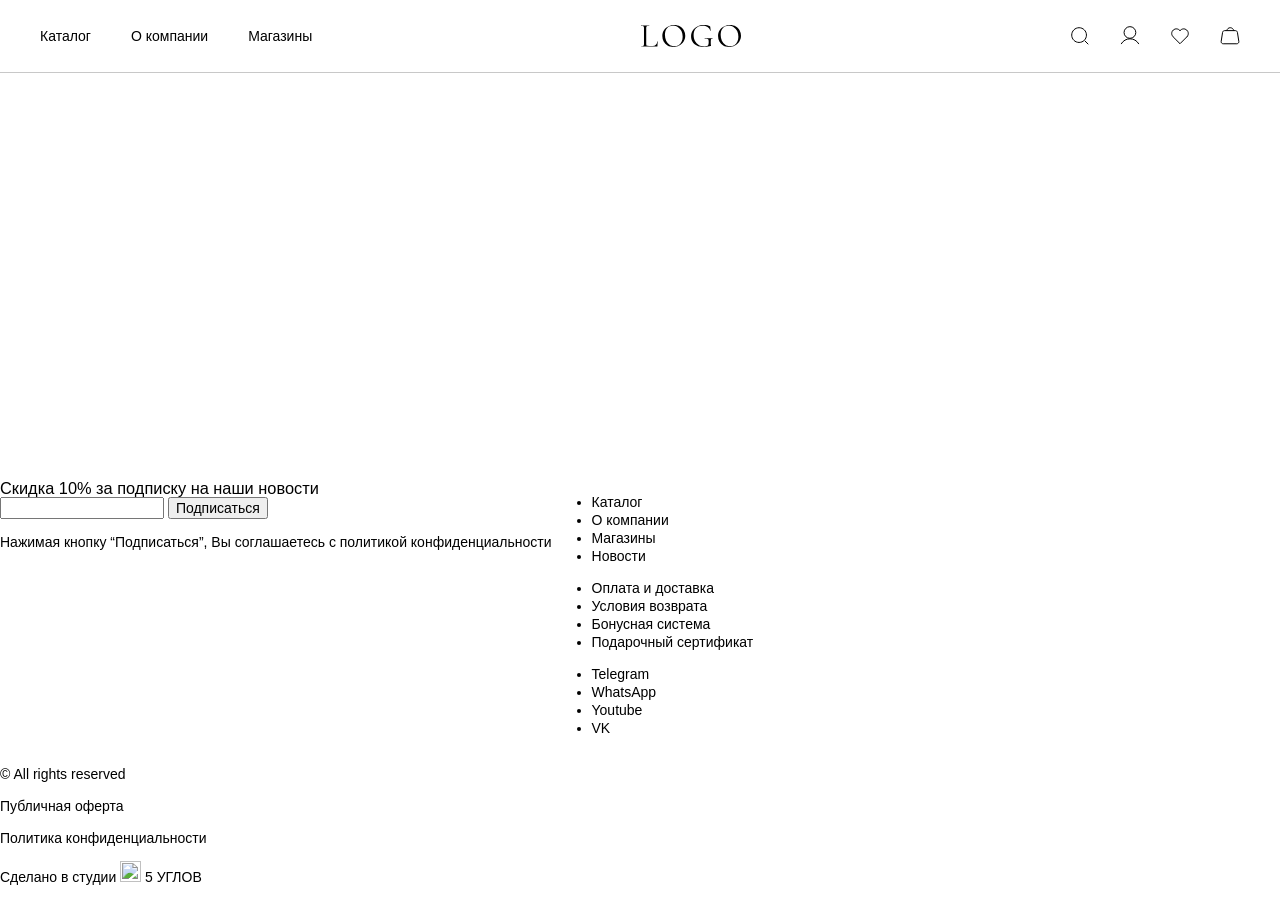
==== commit a1180bdf: "main realised" ====
--- a/public/index.html
+++ b/public/index.html
@@ -6,6 +6,7 @@
   <meta http-equiv="X-UA-Compatible" content="ie=edge">
 
   <title>Logo - онлайн-магазин</title>
+
   <link rel="stylesheet" href="css/normalize.css">
   <link rel="stylesheet" href="css/styles.css">
 </head>
@@ -39,30 +40,32 @@
     </svg>
   </div>
   <div class="wrapper">
+
     <header class="header">
-      <div class="container">
-
-        <nav class="header__main-nav main-nav">
+      <div class="container header__container">
+
+        <nav class="main-nav header__main-nav">
+
           <ul class="main-nav__list">
             <li class="main-nav__item">
-              <a class="main-nav__link" href="#">
+              <a class="link main-nav__link" href="#">
                 Каталог
               </a>
             </li>
             <li class="main-nav__item">
-              <a class="main-nav__link" href="#">
+              <a class="link main-nav__link" href="#">
                 О компании
               </a>
             </li>
             <li class="main-nav__item">
-              <a class="main-nav__link" href="#">
+              <a class="link main-nav__link" href="#">
                 Магазины
               </a>
             </li>
           </ul>
         </nav>
 
-        <div class="header__logo logo">
+        <div class="logo header__logo">
           <a class="logo__link" href="#" aria-label="Переход на главную страницу">
             <svg width="100" height="22" aria-hidden="true" class="logo__img">
               <use xlink:href="#logo"></use>
@@ -70,12 +73,12 @@
           </a>
         </div>
 
-        <div class="header__user-nav user-nav">
+        <div class="user-nav header__user-nav">
 
           <ul class="user-nav__list">
 
             <li class="user-nav__item">
-              <button type="button" class="user-nav__button" aria-label="Кнопка поиск по сайту">
+              <button type="button" class="btn user-nav__search-button" aria-label="Кнопка поиск по сайту">
                 <svg width="20" height="20" aria-hidden="true" class="user-nav__icon">
                   <use xlink:href="#search-icon"></use>
                 </svg>
@@ -83,7 +86,7 @@
               </button>
             </li>
             <li class="user-nav__item">
-              <a class="user-nav__link" href="#">
+              <a class="link user-nav__link" href="#">
                 <span class="visually-hidden">Личный кабинет</span>
                 <svg width="20" height="20" aria-hidden="true" class="user-nav__icon">
                   <use xlink:href="#account-icon"></use>
@@ -91,7 +94,7 @@
               </a>
             </li>
             <li class="user-nav__item">
-              <a class="user-nav__link" href="#">
+              <a class="link user-nav__link" href="#">
                 <span class="visually-hidden">Избранное</span>
                 <svg width="20" height="20" aria-hidden="true" class="user-nav__icon">
                   <use xlink:href="#favorite-icon"></use>
@@ -99,7 +102,7 @@
               </a>
             </li>
             <li class="user-nav__item">
-              <a class="user-nav__link" href="#">
+              <a class="link user-nav__link" href="#">
                 <span class="visually-hidden">Корзина</span>
                 <svg width="20" height="20" aria-hidden="true" class="user-nav__icon">
                   <use xlink:href="#cart-icon"></use>
@@ -113,264 +116,406 @@
     </header>
 
     <main class="main">
-      <div class="container">
-
-        <h2 class="visually-hidden">Навигация хлебные крошки</h2>
-
-        <div class="main__breadcrumbs breadcrumbs">
-          <ul class="breadcrumbs__list">
-            <li class="breadcrumbs__item">
-              <a class="breadcrumbs__link" href="#">Главная</a>
-            </li>
-            <li class="breadcrumbs__item">
-              <span class="breadcrumbs__link">/</span>
-            </li>
-            <li class="breadcrumbs__item">
-              <span class="breadcrumbs__link breadcrumbs__link--active">Оформление заказа</span>
+<!--      <div class="container main__container">-->
+<!--        <div class="main__breadcrumbs breadcrumbs">-->
+<!--          <h2 class="visually-hidden">Навигация хлебные крошки</h2>-->
+<!--          <ul class="breadcrumbs__list">-->
+<!--            <li class="breadcrumbs__item">-->
+<!--              <a class="link breadcrumbs__link" href="#">Главная</a>-->
+<!--            </li>-->
+<!--            <li class="breadcrumbs__item">-->
+<!--              <span class="breadcrumbs__link">/</span>-->
+<!--            </li>-->
+<!--            <li class="breadcrumbs__item">-->
+<!--              <span class="breadcrumbs__link breadcrumbs__link&#45;&#45;active">Оформление заказа</span>-->
+<!--            </li>-->
+<!--          </ul>-->
+<!--        </div>-->
+
+<!--        <div class="main__content content">-->
+<!--          <div class="content__cart cart">-->
+
+<!--            <div class="cart__heading heading">-->
+<!--              <h1 class="title heading__title">Оформление заказа</h1>-->
+<!--              <div class="heading__account">-->
+<!--                Есть аккаунт?-->
+<!--                <a class="link heading__link" href="#">-->
+<!--                  Войти-->
+<!--                </a>-->
+<!--              </div>-->
+<!--            </div>-->
+
+
+<!--            <h2 class="title cart__title">3 товара на сумму 25 000&nbsp;₽</h2>-->
+<!--            <h3 class="visually-hidden">Список товаров в корзине</h3>-->
+
+<!--            <div class="cart__purchases purchases">-->
+<!--              <ul class="purchases__list">-->
+<!--                <li class="purchases__item purchase">-->
+
+<!--                  <div class="purchase__block">-->
+<!--                    <img class="purchase__img" width="130" height="160" alt="" src="#"/>-->
+
+<!--                    <div class="purchase__description description">-->
+<!--                      <p class="description__name">Утепленная <br/> стеганная куртка <br/> женская Top Hills</p>-->
+<!--                      <p class="description__unicode">-->
+<!--                        <span class="description__subtitle">Артикул</span> 512-05-->
+<!--                      </p>-->
+<!--                      <p class="description__property">-->
+<!--                        <span class="description__subtitle">Сезон</span> Осень-зима-->
+<!--                      </p>-->
+
+<!--                      <ul class="description__size-list size-list"> &lt;!&ndash;может тоже в input?&ndash;&gt;-->
+<!--                        <li class="size-list__item">-->
+<!--                          <button class="btn size-list__btn" type="button">XS</button>-->
+<!--                        </li>-->
+<!--                        <li class="purchase__size-item">-->
+<!--                          <button class="btn size-list__btn" type="button">S</button>-->
+<!--                        </li>-->
+<!--                        <li class="purchase__size-item">-->
+<!--                          <button class="btn size-list__btn size-list__btn&#45;&#45;selected" type="button">M</button>-->
+<!--                        </li>-->
+<!--                        <li class="purchase__size-item">-->
+<!--                          <button class="btn size-list__btn" type="button">L</button>-->
+<!--                        </li>-->
+<!--                        <li class="purchase__size-item">-->
+<!--                          <button class="btn size-list__btn" type="button">XL</button>-->
+<!--                        </li>-->
+<!--                      </ul>-->
+
+<!--                      <div class="description__color-list color-list">-->
+<!--                        <input type="radio" name="color" value="Black" aria-label="Black color" checked class="color-list__input color-list__input&#45;&#45;black"/>-->
+<!--                        <input type="radio" name="color" value="Blue" aria-label="Blue color" class="color-list__input color-list__input&#45;&#45;blue"/>-->
+<!--                        <input type="radio" name="color" value="Brown" aria-label="Brown color" class="color-list__input color-list__input&#45;&#45;brown"/>-->
+<!--                      </div>-->
+
+<!--&lt;!&ndash;                      <ul class="description__color-list color-list">&ndash;&gt;-->
+<!--&lt;!&ndash;                        <li class="color-list__item">&ndash;&gt;-->
+<!--&lt;!&ndash;                          <button class="btn color-list__btn" type="button">Black</button>&ndash;&gt;-->
+<!--&lt;!&ndash;                        </li>&ndash;&gt;-->
+<!--&lt;!&ndash;                        <li class="color-list__item">&ndash;&gt;-->
+<!--&lt;!&ndash;                          <button class="btn color-list__btn" type="button">Blue</button>&ndash;&gt;-->
+<!--&lt;!&ndash;                        </li>&ndash;&gt;-->
+<!--&lt;!&ndash;                        <li class="color-list__item">&ndash;&gt;-->
+<!--&lt;!&ndash;                          <button class="btn color-list__btn" type="button">Orange</button>&ndash;&gt;-->
+<!--&lt;!&ndash;                        </li>&ndash;&gt;-->
+<!--&lt;!&ndash;                      </ul>&ndash;&gt;-->
+<!--                    </div>-->
+
+<!--                    <div class="purchase__prices prices">-->
+<!--                      <p class="prices__item prices__item&#45;&#45;line-through">12&nbsp;000&nbsp;₽</p>-->
+<!--                      <p class="prices__item prices__item&#45;&#45;bold">10&nbsp;000&nbsp;₽</p>-->
+<!--                    </div>-->
+
+<!--                    <div class="purchase__amount amount">-->
+<!--                      <button class="btn amount__btn-remove" type="button">-</button>-->
+
+<!--                      <label class="visually-hidden" for="counter__2"></label>-->
+<!--                      <input class="amount__input" id="counter__2" type="number" value="2"/>-->
+
+<!--                      <button class="btn amount__btn-add" type="button">+</button>-->
+<!--                    </div>-->
+
+<!--                    <div class="purchase__total-prices total-prices">-->
+<!--                      <p class="total-prices__item total-prices__item&#45;&#45;line-through">24 000&nbsp;₽</p>-->
+<!--                      <p class="total-prices__item total-prices__item&#45;&#45;bold">20 000&nbsp;₽</p>-->
+<!--                    </div>-->
+
+<!--                    <button class="btn purchase__remove-btn" type="button" aria-label="Удалить товар из списка покупок">-->
+<!--                      <img class="purchase__remove-icon" width="22" height="22" alt="" title="Удалить товар" src="#">-->
+<!--                    </button>-->
+<!--                  </div>-->
+<!--                </li>-->
+
+<!--                <li class="purchases__item purchase">-->
+<!--                  <div class="purchase__block block-empty">-->
+
+<!--                    <p class="block-empty__text text">Товар-->
+<!--                      <span class="text__name">Наименование товара</span> был удален из корзины.-->
+<!--                    </p>-->
+
+<!--                    <button type="button" class="btn purchase__restore-btn" aria-label="Восстановить товар в списке покупок">Восстановить</button>-->
+<!--                    <button class="btn purchase__remove-btn" type="button" aria-label="Удалить товар из списка покупок">-->
+<!--                      <img class="purchase__remove-icon" width="22" height="22" alt="" title="Удалить товар" src="#">-->
+<!--                    </button>-->
+<!--                  </div>-->
+<!--                </li>-->
+
+<!--                <li class="purchases__item purchase">-->
+<!--                  <div class="purchase__block">-->
+<!--                    <img class="purchase__img" width="130" height="160" alt="" src="#"/>-->
+
+<!--                    <div class="purchase__description description">-->
+<!--                      <p class="description__name">Вязанная шапка Zolla</p>-->
+<!--                      <p class="description__unicode">-->
+<!--                        <span class="description__subtitle">Артикул</span> 891-256-->
+<!--                      </p>-->
+<!--                      <p class="description__property">-->
+<!--                        <span class="description__subtitle">Сезон</span> Демисезон-->
+<!--                      </p>-->
+
+<!--                      <ul class="description__size-list size-list"> &lt;!&ndash;может тоже в input?&ndash;&gt;-->
+<!--                        <li class="size-list__item">-->
+<!--                          <button class="btn size-list__btn" type="button">XS</button>-->
+<!--                        </li>-->
+<!--                        <li class="purchase__size-item">-->
+<!--                          <button class="btn size-list__btn size-list__btn&#45;&#45;selected" type="button">S</button>-->
+<!--                        </li>-->
+<!--                        <li class="purchase__size-item">-->
+<!--                          <button class="btn size-list__btn " type="button">M</button>-->
+<!--                        </li>-->
+<!--                        <li class="purchase__size-item">-->
+<!--                          <button class="btn size-list__btn" type="button" disabled>L</button>-->
+<!--                        </li>-->
+<!--                        <li class="purchase__size-item">-->
+<!--                          <button class="btn size-list__btn" type="button" disabled>XL</button>-->
+<!--                        </li>-->
+<!--                      </ul>-->
+
+<!--                      <div class="description__color-list color-list">-->
+<!--                        <input type="radio" name="color" value="Black" aria-label="Black color" checked class="color-list__input color-list__input&#45;&#45;black"/>-->
+<!--                      </div>-->
+
+<!--                      &lt;!&ndash;                      <ul class="description__color-list color-list">&ndash;&gt;-->
+<!--                      &lt;!&ndash;                        <li class="color-list__item">&ndash;&gt;-->
+<!--                      &lt;!&ndash;                          <button class="btn color-list__btn" type="button">Black</button>&ndash;&gt;-->
+<!--                      &lt;!&ndash;                        </li>&ndash;&gt;-->
+<!--                      &lt;!&ndash;                        <li class="color-list__item">&ndash;&gt;-->
+<!--                      &lt;!&ndash;                          <button class="btn color-list__btn" type="button">Blue</button>&ndash;&gt;-->
+<!--                      &lt;!&ndash;                        </li>&ndash;&gt;-->
+<!--                      &lt;!&ndash;                        <li class="color-list__item">&ndash;&gt;-->
+<!--                      &lt;!&ndash;                          <button class="btn color-list__btn" type="button">Orange</button>&ndash;&gt;-->
+<!--                      &lt;!&ndash;                        </li>&ndash;&gt;-->
+<!--                      &lt;!&ndash;                      </ul>&ndash;&gt;-->
+<!--                    </div>-->
+
+<!--                    <div class="purchase__prices prices">-->
+<!--                      <p class="prices__item prices__item&#45;&#45;bold">500&nbsp;₽</p>-->
+<!--                    </div>-->
+
+<!--                    <div class="purchase__amount amount">-->
+<!--                      <button class="btn amount__btn-remove" type="button" disabled>-</button>-->
+
+<!--                      <label class="visually-hidden" for="counter__1"></label>-->
+<!--                      <input class="amount__input" id="counter__1" type="number" value="1"/>-->
+
+<!--                      <button class="btn amount__btn-add" type="button">+</button>-->
+<!--                    </div>-->
+
+
+
+<!--                    <div class="purchase__total-prices total-prices">-->
+<!--                      <p class="total-prices__item total-prices__item&#45;&#45;bold">500&nbsp;₽</p>-->
+<!--                    </div>-->
+
+<!--                    <button class="btn purchase__remove-btn" type="button" aria-label="Удалить товар из списка покупок">-->
+<!--                      <img class="purchase__remove-icon" width="22" height="22" alt="" title="Удалить товар" src="#">-->
+<!--                    </button>-->
+<!--                  </div>-->
+<!--                </li>-->
+<!--              </ul>-->
+<!--            </div>-->
+
+
+<!--            <div class="cart__contacts contacts">-->
+<!--              <h2 class="visually-hidden">Форма обратной связи</h2>-->
+<!--              <h3 class="title contacts__title">Контактные данные</h3>-->
+
+<!--              <form class="contacts__user-form user-form">-->
+<!--                <fieldset class="user-form__group-inputs">-->
+<!--                  <label for="name" class="visually-hidden">Имя</label>-->
+<!--                  <input id="name" type="text" placeholder="Имя" value="Александр" class="user-form__input"/>-->
+
+<!--                  <label for="surname" class="visually-hidden">Фамилия</label>-->
+<!--                  <input id="surname" type="text" placeholder="Фамилия" class="user-form__input"/>-->
+<!--                </fieldset>-->
+
+<!--                <fieldset class="user-form__group-inputs">-->
+<!--                  <label for="phone" class="visually-hidden">Номер телефона</label>-->
+<!--                  <input id="phone" type="tel" placeholder="Телефон" class="user-form__input"/>-->
+
+<!--                  <label for="email" class="visually-hidden">Адрес электронной почты</label>-->
+<!--                  <input id="email" type="email" placeholder="Email" class="user-form__input"/>-->
+<!--                </fieldset>-->
+
+<!--                <fieldset class="user-form__group-inputs">-->
+<!--                  <label for="address" class="visually-hidden">Адрес доставки</label>-->
+<!--                  <input id="address" type="search" placeholder="Адрес доставки" value="г. Санкт-Петербург, пр. Просвещения, д. 99, кв. 152" class="user-form__input user-form__input&#45;&#45;full"/>-->
+<!--                </fieldset>-->
+<!--              </form>-->
+<!--            </div>-->
+
+<!--            <div class="cart__payments payments">-->
+<!--              <h3 class="title payments__title">Оплата</h3>-->
+<!--              <div class="payments__payment-list payment-list">-->
+<!--                <label for="cash" class="payment__item">-->
+<!--                  <input id="cash" type="radio" name="payment" class="payment__radio" checked/>-->
+<!--                  Наличными курьеру-->
+<!--                </label>-->
+
+<!--                <label for="card__courier" class="payment__item">-->
+<!--                  <input id="card__courier" type="radio" name="payment" class="payment__radio"/>-->
+<!--                  Картой курьеру-->
+<!--                </label>-->
+
+<!--                <label for="card__online" class="payment__item">-->
+<!--                  <input id="card__online" type="radio" name="payment" class="payment__radio"/>-->
+<!--                  Картой онлайн-->
+<!--                </label>-->
+<!--              </div>-->
+<!--            </div>-->
+
+<!--            <div class="cart__comment comment">-->
+<!--              <h3 class="title comment__title">Комментарий к заказу</h3>-->
+<!--              <label class="visually-hidden" for="comment">Оставьте в поле комментарий к заказу или оставьте пустым</label>-->
+<!--              <textarea id="comment" maxlength="142" class="comment__textarea">Комментарий к заказу</textarea>-->
+<!--              <p class="comment__info">Использовано 0/142 символов</p>-->
+<!--            </div>-->
+<!--          </div>-->
+
+<!--          <aside class="content__bill bill">-->
+
+<!--            <div>-->
+<!--              <table>-->
+<!--                <thead></thead>-->
+<!--                <tbody>-->
+<!--                <tr>-->
+<!--                  <td>Товары</td>-->
+<!--                  <td>24 500Р</td>-->
+<!--                </tr>-->
+<!--                <tr>-->
+<!--                  <td>Скидка</td>-->
+<!--                  <td>- 4 500Р</td>-->
+<!--                </tr>-->
+<!--                <tr>-->
+<!--                  <td>Акции</td>-->
+<!--                  <td>- 4 000Р</td>-->
+<!--                </tr>-->
+<!--                <tr>-->
+<!--                  <td>Промокод</td>-->
+<!--                  <td>- 500Р</td>-->
+<!--                </tr>-->
+<!--                <tr>-->
+<!--                  <td>Доставка</td>-->
+<!--                  <td>200Р</td>-->
+<!--                </tr>-->
+<!--                </tbody>-->
+<!--              </table>-->
+
+<!--              <div>-->
+<!--                <p>Получить товар со склада</p>-->
+<!--                <p>Сроки получения могут измениться</p>-->
+<!--                <button type="button">Переключить</button>-->
+<!--              </div>-->
+
+<!--              <h2 class="visually-hidden">Итоговая цена со скидками</h2>-->
+<!--              <h3>Итого: <span>20 700P</span></h3>-->
+
+<!--              <label for="promo_code" class="visually-hidden">Поле для введения промокода</label>-->
+<!--              <input id="promo_code" type="text" placeholder="Введите прокод"/>-->
+
+<!--              <button type="submit">Оформить заказ</button>-->
+<!--              <p>Нажимая кнопку “Оформить заказ”, Вы соглашаетесь с <a href="#">политикой конфиденциальности</a>.</p>-->
+<!--            </div>-->
+
+<!--            <div>-->
+<!--              <img alt="" src="#"/>-->
+<!--            </div>-->
+
+<!--          </aside>-->
+
+<!--        </div>-->
+
+<!--      </div>-->
+
+    </main>
+
+
+    <footer class="footer">
+
+      <div class="footer__container container">
+        <div class="footer__subscribe subscribe">
+          <h3 class="title footer__title">Скидка 10% за подписку на наши новости</h3>
+
+          <label class="visually-hidden" for="subscribe"> Email:</label>
+          <input id="subscribe" type="email" class="subscribe__input"/>
+
+          <button type="submit" class="subscribe__subscribe-btn">
+            Подписаться
+          </button>
+
+          <p class="subscribe__text">
+            Нажимая кнопку “Подписаться”, Вы соглашаетесь с политикой конфиденциальности
+          </p>
+        </div>
+
+        <div class="footer__navs navs">
+
+          <ul class="navs__menu-nav menu-nav__list">
+            <li class="menu-nav__item">
+              <a class="link menu-nav__link" href="#">Каталог</a>
+            </li>
+            <li class="menu-nav__item">
+              <a class="link menu-nav__link" href="#">О компании</a>
+            </li>
+            <li class="menu-nav__item">
+              <a class="link menu-nav__link" href="#">Магазины</a>
+            </li>
+            <li class="menu-nav__item">
+              <a class="link menu-nav__link" href="#">Новости</a>
             </li>
           </ul>
+
+          <ul class="navs__info-nav info-nav__list">
+            <li class="info-nav__item">
+              <a class="link info-nav__link" href="#">Оплата и доставка</a>
+            </li>
+            <li class="info-nav__item">
+              <a class="link info-nav__link" href="#">Условия возврата</a>
+            </li>
+            <li class="info-nav__item">
+              <a class="link info-nav__link" href="#">Бонусная система</a>
+            </li>
+            <li class="info-nav__item">
+              <a class="link info-nav__link" href="#">Подарочный сертификат</a>
+            </li>
+          </ul>
+
+          <ul class="navs__socials-nav socials-nav__list">
+            <li class="socials-nav__item">
+              <a class="link socials-nav__link" href="#">Telegram</a>
+            </li>
+            <li class="socials-nav__item">
+              <a class="link socials-nav__link" href="#">WhatsApp</a>
+            </li>
+            <li class="socials-nav__item">
+              <a class="link socials-nav__link" href="#">Youtube</a>
+            </li>
+            <li class="socials-nav__item">
+              <a class="link socials-nav__link" href="#">VK</a>
+            </li>
+          </ul>
+
         </div>
-
-
-        <div class="main__heading heading">
-          <h1 class="title heading__title">Оформление заказа</h1>
-          <div class="heading__account">
-            Есть аккаунт?
-            <a class="heading__link" href="#">Войти</a>
-          </div>
-        </div>
-
-
-        <div class="main__content">
-          <div class="main__content-cart cart">
-            <h2 class="title cart__title">3 товара на сумму 25 000Р</h2>
-            <h3 class="visually-hidden">Список товаров в корзине</h3>
-            <div class="cart__purchases purchases">
-              <ul class="purchases__list">
-                <li class="purchases__item">
-                  <div class="purchase">
-                    <img class="purchase__img" width="130" height="160" alt="" src="#"/>
-
-                    <div class="purchase__description">
-                      <p class="purchase__name">Утепленная стеганная куртка женская Top Hills</p>
-                      <p class="purchase__unicode"><span class="purchase__unicode--gray">Артикул</span> 512-05</p>
-                      <p class="purchase__property"><span class="purchase__property--gray">Сезон</span> Осень-зима</p>
-
-                      <ul class="purchase__size-list">
-                        <li class="purchase__size-item">
-                          <button class="btn purchase__size-button" type="button">XS</button>
-                        </li>
-                        <li class="purchase__size-item">
-                          <button class="btn purchase__size-button" type="button">S</button>
-                        </li>
-                        <li class="purchase__size-item">
-                          <button class="btn purchase__size-button" type="button">M</button>
-                        </li>
-                        <li class="purchase__size-item">
-                          <button class="btn purchase__size-button" type="button">L</button>
-                        </li>
-                        <li class="purchase__size-item">
-                          <button class="btn purchase__size-button" type="button">XL</button>
-                        </li>
-                      </ul>
-
-                      <ul class="purchase__color-list">
-                        <li class="purchase__color-item">
-                          <button class="btn purchase__color-btn" type="button">Black</button>
-                        </li>
-                        <li class="purchase__color-item">
-                          <button class="btn purchase__color-btn" type="button">Blue</button>
-                        </li>
-                        <li class="purchase__color-item">
-                          <button class="btn purchase__color-btn" type="button">Orange</button>
-                        </li>
-                      </ul>
-                    </div>
-
-                    <div class="purchase__prices">
-                      <p class="purchase__prices--line-through">12 000P</p>
-                      <p class="purchase__prices--bold">10 000P</p>
-                    </div>
-
-                    <div class="purchase__amount amount">
-                      <button class="btn amount__btn-remove" type="button">-</button>
-
-                      <label class="visually-hidden" for="counter__2"></label>
-                      <input class="amount__input" id="counter__2" type="number" value="2"/>
-
-                      <button class="btn amount__btn-add" type="button">+</button>
-                    </div>
-
-                    <div class="purchase__total-prices total-prices">
-                      <p class="total-prices--line-through">24 000P</p>
-                      <p class="total-prices--bold">20 000P</p>
-                    </div>
-
-                    <button class="btn purchase__remove-btn" type="button" aria-label="Удалить товар из списка покупок">
-                      <img width="22" height="22" alt="Удалить" src="#">
-                    </button>
-                  </div>
-                </li>
-
-                <li>
-                  <p>Товар Наименование товара был удален из корзины. </p>
-                  <button type="button">Восстановить</button>
-                  <button type="button">Close</button>
-                </li>
-
-                <li class="perches__item">
-                  <div class="item">
-                    <img alt=""/>
-                    <div>
-                      <p>Вязанная шапка Zolla</p>
-                      <p>Артикул 891-256</p>
-                      <p>Сезон Демисезон</p>
-                      <div>
-                        <button type="button">XS</button>
-                        <button type="button">S</button>
-                        <button type="button">M</button>
-                        <button type="button" disabled>L</button>
-                        <button type="button" disabled>XL</button>
-                      </div>
-
-                      <div>
-                        <button type="button">Black</button>
-                      </div>
-                    </div>
-
-                    <div>
-                      <p>500P</p>
-                    </div>
-
-                    <div>
-                      <button type="button" disabled>-</button>
-                      <label class="visually-hidden" for="counter"></label>
-                      <input id="counter" type="number" value="1"/>
-                      <!--              <button type="button">1</button>-->
-                      <button type="button">+</button>
-                    </div>
-
-                    <div>
-                      <p>500P</p>
-                    </div>
-
-                    <button type="button">Close</button>
-                  </div>
-                </li>
-              </ul>
-
-            </div>
-            <h2 class="visually-hidden">Форма обратной связи</h2>
-
-            <div>
-              <h3>Контактные данные</h3>
-              <form>
-
-                <fieldset>
-                  <label for="name">Имя</label>
-                  <input id="name" type="text" placeholder="Имя" value="Александр"/>
-
-                  <label for="surname" class="visually-hidden">Фамилия</label>
-                  <input id="surname" type="text" placeholder="Фамилия"/>
-                </fieldset>
-
-                <fieldset>
-                  <label for="phone" class="visually-hidden">Номер телефона</label>
-                  <input id="phone" type="tel" placeholder="Телефон"/>
-
-                  <label for="email" class="visually-hidden">Адрес электронной почты</label>
-                  <input id="email" type="email" placeholder="Email"/>
-                </fieldset>
-
-                <label for="address">Адрес доставки</label>
-                <input id="address" type="text" placeholder="Адрес доставки" value="г. Санкт-Петербург, пр. Просвещения, д. 99, кв. 152" />
-              </form>
-
-              <h3>Оплата</h3>
-
-              <label for="cash">Наличными курьеру</label>
-              <input id="cash" type="radio" name="payment"/>
-              <label for="card__courier">Картой курьеру</label>
-              <input id="card__courier" type="radio" name="payment"/>
-              <label for="card__online">Картой онлайн</label>
-              <input id="card__online" type="radio" name="payment"/>
-
-              <h3>Комментарий к заказу</h3>
-
-              <label class="visually hidden" for="comment">Оставьте в поле комментарий к заказу или оставьте пустым</label>
-              <textarea id="comment" maxlength="142">Комментарий к заказу</textarea>
-              <p>Использовано 0/142 символов</p>
-            </div>
-          </div>
-
-
-
-          <aside class="main__content-bill bill">
-
-            <div>
-              <table>
-                <thead></thead>
-                <tbody>
-                <tr>
-                  <td>Товары</td>
-                  <td>24 500Р</td>
-                </tr>
-                <tr>
-                  <td>Скидка</td>
-                  <td>- 4 500Р</td>
-                </tr>
-                <tr>
-                  <td>Акции</td>
-                  <td>- 4 000Р</td>
-                </tr>
-                <tr>
-                  <td>Промокод</td>
-                  <td>- 500Р</td>
-                </tr>
-                <tr>
-                  <td>Доставка</td>
-                  <td>200Р</td>
-                </tr>
-                </tbody>
-              </table>
-
-              <div>
-                <p>Получить товар со склада</p>
-                <p>Сроки получения могут измениться</p>
-                <button type="button">Переключить</button>
-              </div>
-
-              <h2 class="visually-hidden">Итоговая цена со скидками</h2>
-              <h3>Итого: <span>20 700P</span></h3>
-
-              <label for="promo_code" class="visually-hidden">Поле для введения промокода</label>
-              <input id="promo_code" type="text" placeholder="Введите прокод"/>
-
-              <button type="submit">Оформить заказ</button>
-              <p>Нажимая кнопку “Оформить заказ”, Вы соглашаетесь с <a href="#">политикой конфиденциальности</a>.</p>
-            </div>
-
-            <div>
-              <img alt="" src="#"/>
-            </div>
-
-          </aside>
-
-        </div>
-
-
-
-
-
       </div>
 
-
-
-
-    </main>
-
-
-    <footer></footer>
+      <div class="footer__container-info container-info">
+
+        <p class="container-info__text">© All rights reserved</p>
+        <p class="container-info__text">
+          <a class="link container-info__link" href="#">Публичная оферта</a>
+        </p>
+        <p class="container-info__text">
+          <a class="link container-info__link" href="#">Политика конфиденциальности</a>
+        </p>
+        <p class="container-info__text">
+          Сделано в студии
+          <img width="21" height="21" alt="" src="#"/>
+          5 УГЛОВ
+        </p>
+      </div>
+
+    </footer>
   </div>
 
 </body>
--- a/public/css/styles.css
+++ b/public/css/styles.css
@@ -3,7 +3,7 @@
   font-weight: 400;
   font-style: normal;
   font-display: swap;
-  src: url("../fonts/helvetica.woff") format("woff");
+  src: url("../fonts/helvetica.woff2") format("woff2"), url("../fonts/helvetica.woff") format("woff");
 }
 .visually-hidden {
   position: absolute;
@@ -22,13 +22,8 @@
   box-sizing: border-box;
 }
 
-a {
-  color: inherit;
-  text-decoration: none;
-}
-
 html {
-  font-family: "Helvetica", serif;
+  font-family: "Helvetica", "Arial", sans-serif;
   font-size: 14px;
   line-height: 18px;
   color: #000000;
@@ -41,72 +36,82 @@
   font-style: normal;
 }
 
+.link {
+  color: inherit;
+  text-decoration: none;
+}
+
+.btn {
+  background: transparent;
+  border: none;
+  cursor: pointer;
+  display: block;
+  padding: 0;
+}
+
 .header {
   border-bottom: 0.5px solid #C8C8C8;
 }
-.header .container {
-  display: flex;
+.header__container {
+  margin: 0 auto;
   align-items: center;
 }
 
 .container {
+  display: flex;
   width: 100%;
   max-width: 1200px;
-  margin: 0 auto;
-}
-
-.main-nav__list,
-.user-nav__list {
-  display: flex;
-  list-style: none;
-  padding: 0;
-  margin: 0;
 }
 
 .main-nav {
   margin-right: auto;
 }
-
-.main-nav__list .main-nav__item .main-nav__link {
+.main-nav__list {
+  display: flex;
+  list-style: none;
+  padding: 0;
+  margin: 0;
+}
+.main-nav__item:first-child .main-nav__link {
+  padding-left: 0;
+}
+.main-nav__item:last-child .main-nav__link {
+  padding-right: 0;
+}
+.main-nav__link {
   display: block;
   padding: 27px 20px;
-}
-.main-nav__list .main-nav__item:first-child .main-nav__link {
-  padding-left: 0;
-}
-.main-nav__list .main-nav__item:last-child .main-nav__link {
-  padding-right: 0;
 }
 
 .user-nav {
   margin-left: auto;
 }
-.user-nav .user-nav__icon {
-  display: block;
-}
-.user-nav .user-nav__item {
-  height: 100%;
-}
-
 .user-nav__list {
+  display: flex;
+  list-style: none;
+  margin: 0;
   gap: 30px;
-  padding-bottom: 26px;
-  padding-top: 26px;
-}
-
-.user-nav__button {
+  padding: 26px 0;
+}
+.user-nav__icon {
+  display: block;
+}
+.user-nav__search-button {
   border: none;
   background-color: transparent;
   cursor: pointer;
   padding: 0;
   display: block;
 }
+.user-nav__item {
+  height: 100%;
+}
 
 .logo {
   padding-top: 25px;
   padding-bottom: 25px;
 }
-.logo .logo__img {
+.logo__img {
   display: block;
 }
 
@@ -114,24 +119,27 @@
   display: flex;
   justify-content: center;
 }
-
-.main .container {
-  width: 100%;
-  max-width: 1200px;
+.main__container {
   margin: 0 auto;
+  flex-direction: column;
 }
 
 .main__content {
-  display: flex;
-}
-.main__content .cart {
+  padding-top: 20px;
+}
+
+.content {
+  display: flex;
+  justify-content: space-between;
+}
+.content__cart {
   max-width: 760px;
 }
-.main__content .bill {
+.content__bill {
   max-width: 400px;
 }
 
-.breadcrumbs {
+.main__breadcrumbs {
   padding-top: 50px;
   padding-bottom: 20px;
 }
@@ -139,98 +147,359 @@
 .breadcrumbs__list {
   list-style: none;
   display: flex;
-  padding: 0;
-  margin: 0;
   gap: 10px;
-}
-.breadcrumbs__list .breadcrumbs__link {
+  padding: 0;
+  margin: 0;
+}
+.breadcrumbs__link {
+  display: block;
   font-size: 12px;
   line-height: 15px;
   color: #6E6E6E;
-  display: block;
-}
-.breadcrumbs__list .breadcrumbs__link--active {
+}
+.breadcrumbs__link--active {
   color: #000000;
+}
+
+.cart {
+  width: 760px;
+}
+.cart__heading {
+  padding-bottom: 30px;
+}
+.cart__title {
+  font-size: 28px;
+  line-height: 30px;
+  padding-top: 30px;
+}
+.cart__purchases {
+  padding-top: 30px;
+}
+.cart__contacts {
+  padding-top: 40px;
 }
 
 .heading {
   display: flex;
   gap: 20px;
   align-items: flex-end;
-  padding-bottom: 30px;
-  padding-top: 20px;
-}
-.heading .heading__account {
-  color: #6E6E6E;
-}
-.heading .heading__link {
+}
+.heading__account {
+  color: #6E6E6E;
+}
+.heading__link {
   color: #000000;
   padding-left: 5px;
 }
-
 .heading__title {
   font-size: 40px;
   line-height: 42px;
 }
 
-.cart {
-  padding-top: 30px;
-}
-
-.cart__title {
+.purchases__list {
+  list-style: none;
+  padding: 0;
+  margin: 0;
+}
+
+.purchase {
+  border-bottom: 0.5px solid #C8C8C8;
+}
+.purchase__block {
+  display: flex;
+  margin: 25px 0;
+}
+.purchase:first-child {
+  border-top: 0.5px solid #C8C8C8;
+}
+.purchase__description {
+  margin-left: 20px;
+  flex-grow: 1;
+}
+.purchase__prices {
+  margin-left: 10px;
+}
+.purchase__amount, .purchase__total-prices {
+  margin-left: 30px;
+}
+.purchase__remove-btn {
+  width: 22px;
+  height: 22px;
+  padding: 0;
+  margin: 0 0 0 10px;
+}
+.description__name {
+  font-size: 20px;
+  line-height: 24px;
+  margin: 0;
+  padding-bottom: 15px;
+}
+.description__unicode, .description__property {
+  font-size: 12px;
+  line-height: 15px;
+  margin: 0;
+  padding-bottom: 10px;
+}
+.description__subtitle {
+  color: #6E6E6E;
+}
+.description__size-list {
+  padding: 0 0 10px 0;
+  margin: 0;
+}
+.description__color-list {
+  padding: 0;
+  margin: 0;
+}
+
+.size-list {
+  display: flex;
+  list-style: none;
+}
+
+.size-list {
+  gap: 5px;
+}
+.size-list__btn {
+  font-size: 12px;
+  line-height: 15px;
+  width: 30px;
+  padding-top: 7.5px;
+  padding-bottom: 7.5px;
+  background-color: #F1F1F1;
+  border-radius: 6px;
+}
+.size-list__btn--selected {
+  background-color: #000000;
+  color: #FFFFFF;
+}
+
+.color-list__input:after {
+  width: 16px;
+  height: 16px;
+  border-radius: 16px;
+  top: -2px;
+  left: -1px;
+  position: relative;
+  content: "";
+  display: inline-block;
+  visibility: visible;
+}
+.color-list__input:checked:after {
+  width: 16px;
+  height: 16px;
+  border-radius: 16px;
+  top: -2px;
+  left: -1px;
+  position: relative;
+  content: "";
+  display: inline-block;
+  border: 2px solid #FFFFFF;
+  visibility: visible;
+}
+.color-list__input--black :after {
+  background-color: #000000;
+}
+.color-list__input--black:checked:after {
+  background-color: #000000;
+  outline: 1px solid #000000;
+}
+.color-list__input--brown :after {
+  background-color: #AE6D0C;
+}
+.color-list__input--brown:checked:after {
+  background-color: #AE6D0C;
+  outline: 1px solid #AE6D0C;
+}
+.color-list__input--blue :after {
+  background-color: #106DA2;
+}
+.color-list__input--blue:checked:after {
+  background-color: #106DA2;
+  outline: 1px solid #106DA2;
+}
+
+.prices__item {
+  margin: 0;
+}
+.prices__item--line-through {
+  text-decoration: line-through;
+  color: #6E6E6E;
+  font-size: 12px;
+  line-height: 15px;
+}
+.prices__item--bold {
+  font-size: 20px;
+  line-height: 24px;
+  font-weight: 600;
+}
+
+.amount {
+  display: flex;
+  height: 42px;
+}
+.amount__btn-add {
+  padding-left: 20px;
+  padding-right: 20px;
+  border: none;
+  border-radius: 0 5px 5px 0;
+  background-color: #F1F1F1;
+}
+.amount__btn-remove {
+  padding-left: 20px;
+  padding-right: 20px;
+  border: none;
+  border-radius: 5px 0 0 5px;
+  background-color: #F1F1F1;
+}
+.amount__input {
+  width: 50px;
+  text-align: center;
+  border: none;
+  appearance: none;
+  font-size: 16px;
+  line-height: 21px;
+  background-color: #F1F1F1;
+}
+.amount__input::-webkit-outer-spin-button, .amount__input::-webkit-inner-spin-button {
+  -webkit-appearance: none;
+}
+
+.total-prices__item {
+  margin: 0;
+}
+.total-prices__item--line-through {
+  text-decoration: line-through;
+  color: #6E6E6E;
+  font-size: 12px;
+  line-height: 15px;
+}
+.total-prices__item--bold {
+  font-size: 20px;
+  line-height: 24px;
+  font-weight: 600;
+}
+
+.block-empty {
+  background-color: #F1F1F1;
+  padding: 15.5px 25px;
+  justify-content: space-between;
+}
+.block-empty .purchase__restore-btn {
+  margin-right: auto;
+}
+
+.text {
+  margin: 0 25px 0 0;
+  font-size: 16px;
+  line-height: 21px;
+  color: #6E6E6E;
+}
+.text__name {
+  font-weight: 700;
+}
+
+.contacts__title {
   font-size: 28px;
   line-height: 30px;
-}
-
-.purchases {
-  padding-top: 30px;
-}
-
-.purchases__list {
-  list-style: none;
-  padding: 0;
-  margin: 0;
-}
-
-.purchase__size-list {
-  display: flex;
-  list-style: none;
-  padding: 0;
-  margin: 0;
-}
-
-.purchase__color-list {
-  display: flex;
-  list-style: none;
-  padding: 0;
-  margin: 0;
-}
-
-.purchase {
-  display: flex;
-  padding: 25px 0;
-  border-bottom: 0.5px solid #C8C8C8;
-  border-top: 0.5px solid #C8C8C8;
-}
-
-.purchase__description {
-  margin-left: 20px;
-}
-
-.purchase__prices {
-  margin-left: 10px;
-}
-
-.purchase__amount {
-  margin-left: 30px;
-}
-
-.purchase__total-prices {
-  margin-left: 30px;
-}
-
-.purchase__remove-btn {
-  margin-left: 10px;
+  padding-bottom: 10px;
+}
+
+.payments__title {
+  font-size: 28px;
+  line-height: 30px;
+  padding-bottom: 10px;
+}
+
+.comment__title {
+  font-size: 28px;
+  line-height: 30px;
+  padding-bottom: 10px;
+}
+
+.user-form {
+  padding-bottom: 40px;
+}
+.user-form__group-inputs {
+  border: none;
+  padding: 0;
+  margin: 0;
+  display: flex;
+  gap: 20px;
+}
+.user-form__input {
+  margin-top: 20px;
+  display: block;
+  width: 50%;
+  border: 1px solid #6E6E6E;
+  font-size: 16px;
+  line-height: 21px;
+  padding: 15px 20px;
+}
+.user-form__input--full {
+  width: 100%;
+}
+
+.payments__payment-list {
+  padding-top: 20px;
+  padding-bottom: 20px;
+}
+
+.payment-list {
+  display: flex;
+  flex-direction: column;
+}
+
+.payment__item {
+  font-size: 16px;
+  line-height: 21px;
+  padding-bottom: 20px;
+}
+
+.payment__radio {
+  padding-right: 10px;
+}
+
+.comment {
+  display: flex;
+  flex-direction: column;
+}
+
+.comment__textarea {
+  height: 140px;
+  padding: 15px 20px;
+  border: 1px solid #6E6E6E;
+  margin-top: 20px;
+  resize: none;
+}
+
+.comment__info {
+  margin: 0;
+  padding-top: 4px;
+  color: #6E6E6E;
+  font-size: 12px;
+  line-height: 15px;
+  padding-left: 20px;
+}
+
+.bill > div {
+  border: 1px solid #6E6E6E;
+  padding: 30px 20px;
+}
+
+.wrapper {
+  min-height: 100vh;
+  margin: 0;
+  display: flex;
+  flex-direction: column;
+}
+
+.main {
+  flex-grow: 1;
+}
+
+.footer {
+  flex-shrink: 0;
 }
 
 /*# sourceMappingURL=styles.css.map */
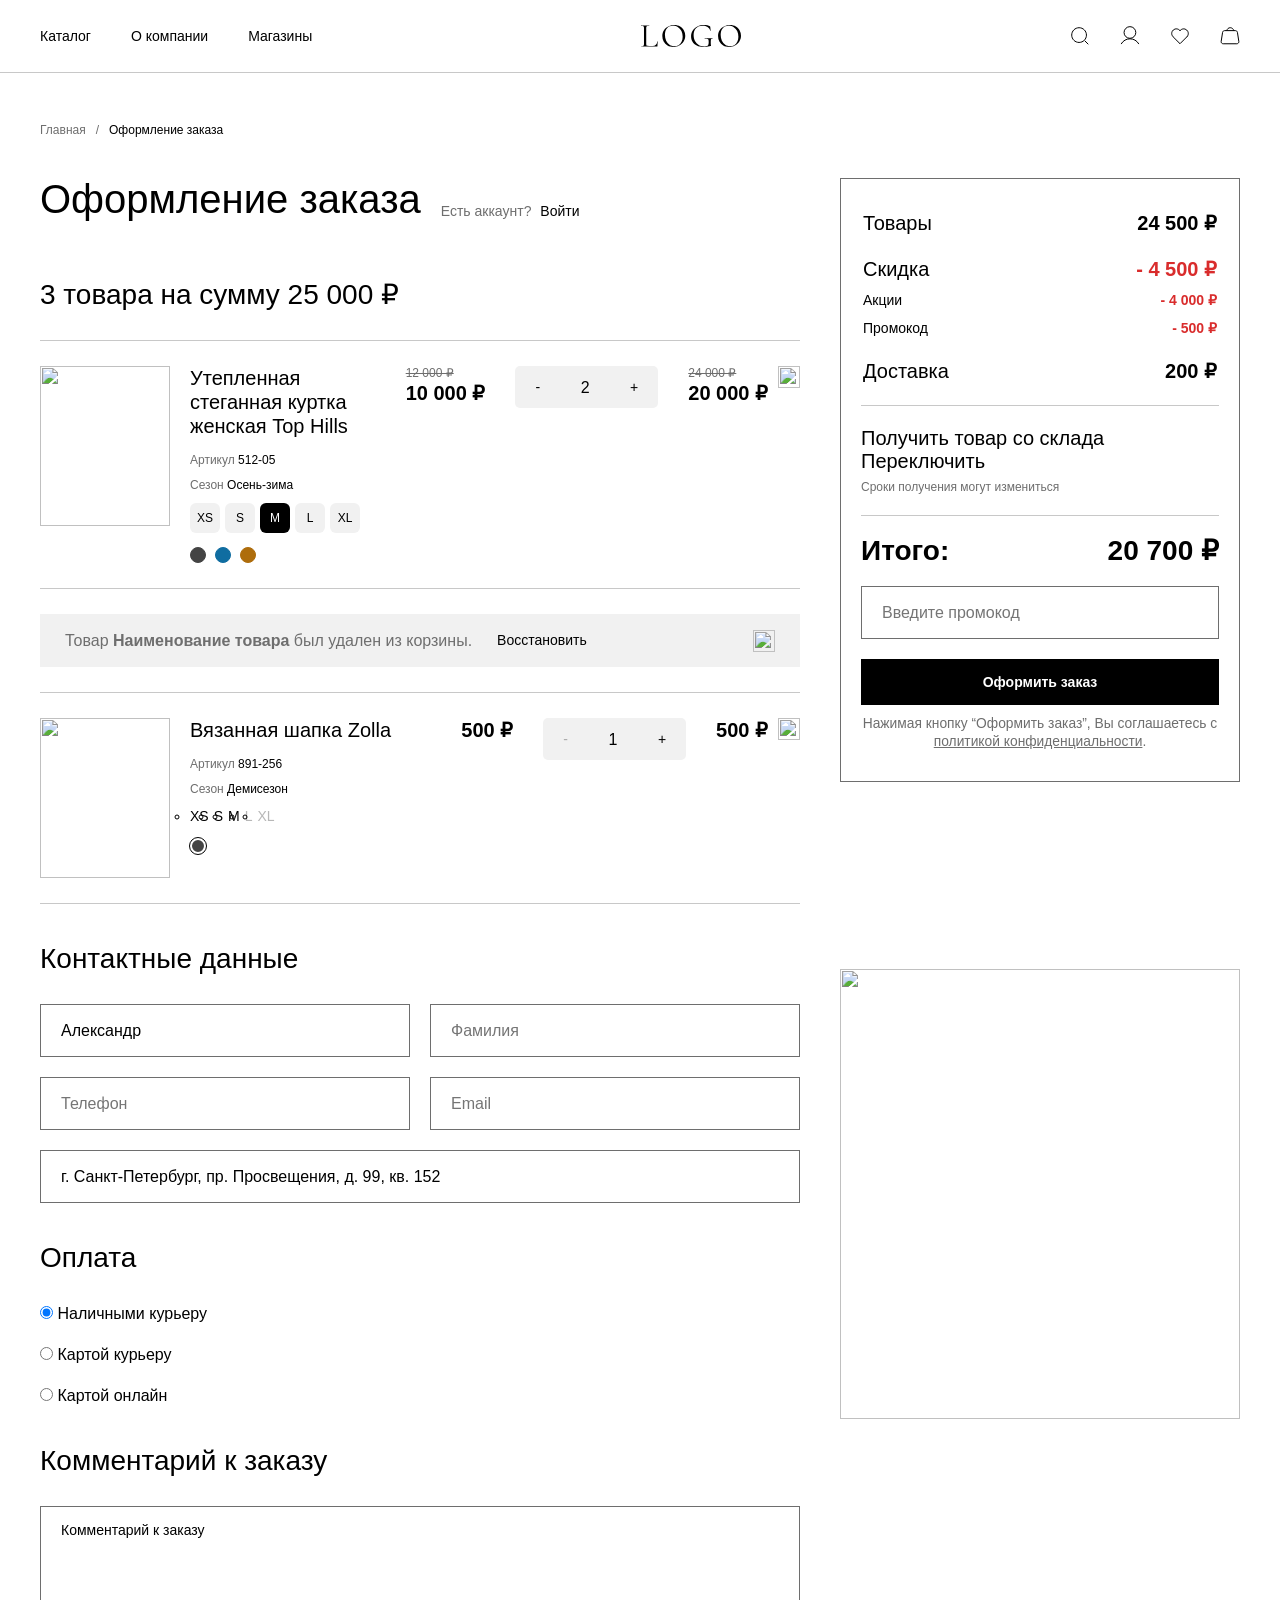
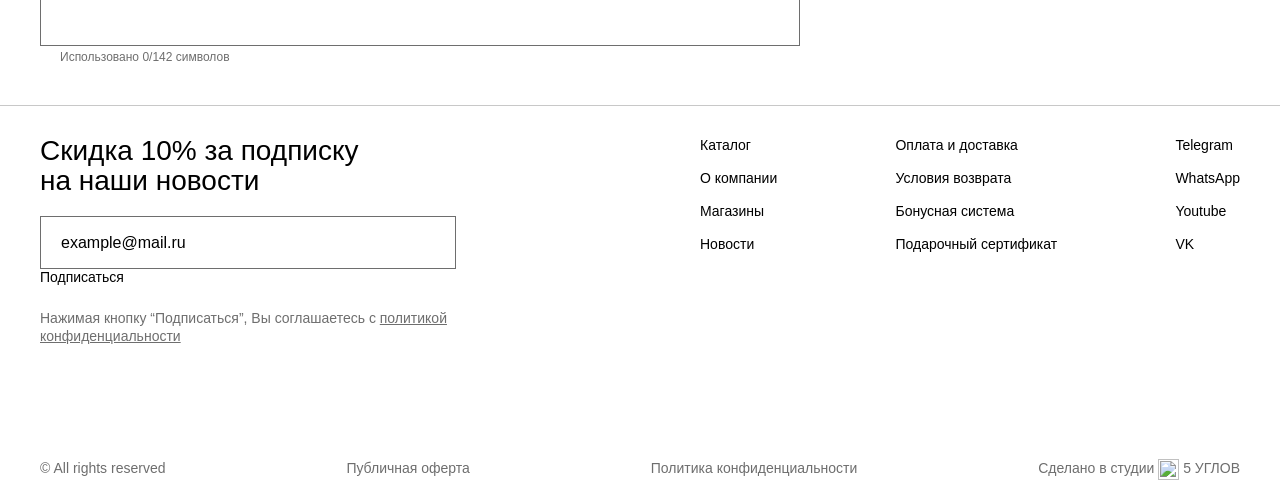
==== commit 94306024: "buttons realised" ====
--- a/public/index.html
+++ b/public/index.html
@@ -45,8 +45,7 @@
       <div class="container header__container">
 
         <nav class="main-nav header__main-nav">
-
-          <ul class="main-nav__list">
+          <ul class="list main-nav__list">
             <li class="main-nav__item">
               <a class="link main-nav__link" href="#">
                 Каталог
@@ -66,7 +65,7 @@
         </nav>
 
         <div class="logo header__logo">
-          <a class="logo__link" href="#" aria-label="Переход на главную страницу">
+          <a class="link logo__link" href="#" aria-label="Переход на главную страницу">
             <svg width="100" height="22" aria-hidden="true" class="logo__img">
               <use xlink:href="#logo"></use>
             </svg>
@@ -75,14 +74,13 @@
 
         <div class="user-nav header__user-nav">
 
-          <ul class="user-nav__list">
-
+          <ul class="list user-nav__list">
             <li class="user-nav__item">
               <button type="button" class="btn user-nav__search-button" aria-label="Кнопка поиск по сайту">
                 <svg width="20" height="20" aria-hidden="true" class="user-nav__icon">
                   <use xlink:href="#search-icon"></use>
                 </svg>
-                <span class="visually-hidden">Поиск</span>
+                <span class="visually-hidden">Поиск</span> <!--доступность -->
               </button>
             </li>
             <li class="user-nav__item">
@@ -116,317 +114,320 @@
     </header>
 
     <main class="main">
-<!--      <div class="container main__container">-->
-<!--        <div class="main__breadcrumbs breadcrumbs">-->
-<!--          <h2 class="visually-hidden">Навигация хлебные крошки</h2>-->
-<!--          <ul class="breadcrumbs__list">-->
-<!--            <li class="breadcrumbs__item">-->
-<!--              <a class="link breadcrumbs__link" href="#">Главная</a>-->
-<!--            </li>-->
-<!--            <li class="breadcrumbs__item">-->
-<!--              <span class="breadcrumbs__link">/</span>-->
-<!--            </li>-->
-<!--            <li class="breadcrumbs__item">-->
-<!--              <span class="breadcrumbs__link breadcrumbs__link&#45;&#45;active">Оформление заказа</span>-->
-<!--            </li>-->
-<!--          </ul>-->
-<!--        </div>-->
-
-<!--        <div class="main__content content">-->
-<!--          <div class="content__cart cart">-->
-
-<!--            <div class="cart__heading heading">-->
-<!--              <h1 class="title heading__title">Оформление заказа</h1>-->
-<!--              <div class="heading__account">-->
-<!--                Есть аккаунт?-->
-<!--                <a class="link heading__link" href="#">-->
-<!--                  Войти-->
-<!--                </a>-->
-<!--              </div>-->
-<!--            </div>-->
-
-
-<!--            <h2 class="title cart__title">3 товара на сумму 25 000&nbsp;₽</h2>-->
-<!--            <h3 class="visually-hidden">Список товаров в корзине</h3>-->
-
-<!--            <div class="cart__purchases purchases">-->
-<!--              <ul class="purchases__list">-->
-<!--                <li class="purchases__item purchase">-->
-
-<!--                  <div class="purchase__block">-->
-<!--                    <img class="purchase__img" width="130" height="160" alt="" src="#"/>-->
-
-<!--                    <div class="purchase__description description">-->
-<!--                      <p class="description__name">Утепленная <br/> стеганная куртка <br/> женская Top Hills</p>-->
-<!--                      <p class="description__unicode">-->
-<!--                        <span class="description__subtitle">Артикул</span> 512-05-->
-<!--                      </p>-->
-<!--                      <p class="description__property">-->
-<!--                        <span class="description__subtitle">Сезон</span> Осень-зима-->
-<!--                      </p>-->
-
-<!--                      <ul class="description__size-list size-list"> &lt;!&ndash;может тоже в input?&ndash;&gt;-->
-<!--                        <li class="size-list__item">-->
-<!--                          <button class="btn size-list__btn" type="button">XS</button>-->
-<!--                        </li>-->
-<!--                        <li class="purchase__size-item">-->
-<!--                          <button class="btn size-list__btn" type="button">S</button>-->
-<!--                        </li>-->
-<!--                        <li class="purchase__size-item">-->
-<!--                          <button class="btn size-list__btn size-list__btn&#45;&#45;selected" type="button">M</button>-->
-<!--                        </li>-->
-<!--                        <li class="purchase__size-item">-->
-<!--                          <button class="btn size-list__btn" type="button">L</button>-->
-<!--                        </li>-->
-<!--                        <li class="purchase__size-item">-->
-<!--                          <button class="btn size-list__btn" type="button">XL</button>-->
-<!--                        </li>-->
-<!--                      </ul>-->
-
-<!--                      <div class="description__color-list color-list">-->
-<!--                        <input type="radio" name="color" value="Black" aria-label="Black color" checked class="color-list__input color-list__input&#45;&#45;black"/>-->
-<!--                        <input type="radio" name="color" value="Blue" aria-label="Blue color" class="color-list__input color-list__input&#45;&#45;blue"/>-->
-<!--                        <input type="radio" name="color" value="Brown" aria-label="Brown color" class="color-list__input color-list__input&#45;&#45;brown"/>-->
-<!--                      </div>-->
-
-<!--&lt;!&ndash;                      <ul class="description__color-list color-list">&ndash;&gt;-->
-<!--&lt;!&ndash;                        <li class="color-list__item">&ndash;&gt;-->
-<!--&lt;!&ndash;                          <button class="btn color-list__btn" type="button">Black</button>&ndash;&gt;-->
-<!--&lt;!&ndash;                        </li>&ndash;&gt;-->
-<!--&lt;!&ndash;                        <li class="color-list__item">&ndash;&gt;-->
-<!--&lt;!&ndash;                          <button class="btn color-list__btn" type="button">Blue</button>&ndash;&gt;-->
-<!--&lt;!&ndash;                        </li>&ndash;&gt;-->
-<!--&lt;!&ndash;                        <li class="color-list__item">&ndash;&gt;-->
-<!--&lt;!&ndash;                          <button class="btn color-list__btn" type="button">Orange</button>&ndash;&gt;-->
-<!--&lt;!&ndash;                        </li>&ndash;&gt;-->
-<!--&lt;!&ndash;                      </ul>&ndash;&gt;-->
-<!--                    </div>-->
-
-<!--                    <div class="purchase__prices prices">-->
-<!--                      <p class="prices__item prices__item&#45;&#45;line-through">12&nbsp;000&nbsp;₽</p>-->
-<!--                      <p class="prices__item prices__item&#45;&#45;bold">10&nbsp;000&nbsp;₽</p>-->
-<!--                    </div>-->
-
-<!--                    <div class="purchase__amount amount">-->
-<!--                      <button class="btn amount__btn-remove" type="button">-</button>-->
-
-<!--                      <label class="visually-hidden" for="counter__2"></label>-->
-<!--                      <input class="amount__input" id="counter__2" type="number" value="2"/>-->
-
-<!--                      <button class="btn amount__btn-add" type="button">+</button>-->
-<!--                    </div>-->
-
-<!--                    <div class="purchase__total-prices total-prices">-->
-<!--                      <p class="total-prices__item total-prices__item&#45;&#45;line-through">24 000&nbsp;₽</p>-->
-<!--                      <p class="total-prices__item total-prices__item&#45;&#45;bold">20 000&nbsp;₽</p>-->
-<!--                    </div>-->
-
-<!--                    <button class="btn purchase__remove-btn" type="button" aria-label="Удалить товар из списка покупок">-->
-<!--                      <img class="purchase__remove-icon" width="22" height="22" alt="" title="Удалить товар" src="#">-->
-<!--                    </button>-->
-<!--                  </div>-->
-<!--                </li>-->
-
-<!--                <li class="purchases__item purchase">-->
-<!--                  <div class="purchase__block block-empty">-->
-
-<!--                    <p class="block-empty__text text">Товар-->
-<!--                      <span class="text__name">Наименование товара</span> был удален из корзины.-->
-<!--                    </p>-->
-
-<!--                    <button type="button" class="btn purchase__restore-btn" aria-label="Восстановить товар в списке покупок">Восстановить</button>-->
-<!--                    <button class="btn purchase__remove-btn" type="button" aria-label="Удалить товар из списка покупок">-->
-<!--                      <img class="purchase__remove-icon" width="22" height="22" alt="" title="Удалить товар" src="#">-->
-<!--                    </button>-->
-<!--                  </div>-->
-<!--                </li>-->
-
-<!--                <li class="purchases__item purchase">-->
-<!--                  <div class="purchase__block">-->
-<!--                    <img class="purchase__img" width="130" height="160" alt="" src="#"/>-->
-
-<!--                    <div class="purchase__description description">-->
-<!--                      <p class="description__name">Вязанная шапка Zolla</p>-->
-<!--                      <p class="description__unicode">-->
-<!--                        <span class="description__subtitle">Артикул</span> 891-256-->
-<!--                      </p>-->
-<!--                      <p class="description__property">-->
-<!--                        <span class="description__subtitle">Сезон</span> Демисезон-->
-<!--                      </p>-->
-
-<!--                      <ul class="description__size-list size-list"> &lt;!&ndash;может тоже в input?&ndash;&gt;-->
-<!--                        <li class="size-list__item">-->
-<!--                          <button class="btn size-list__btn" type="button">XS</button>-->
-<!--                        </li>-->
-<!--                        <li class="purchase__size-item">-->
-<!--                          <button class="btn size-list__btn size-list__btn&#45;&#45;selected" type="button">S</button>-->
-<!--                        </li>-->
-<!--                        <li class="purchase__size-item">-->
-<!--                          <button class="btn size-list__btn " type="button">M</button>-->
-<!--                        </li>-->
-<!--                        <li class="purchase__size-item">-->
-<!--                          <button class="btn size-list__btn" type="button" disabled>L</button>-->
-<!--                        </li>-->
-<!--                        <li class="purchase__size-item">-->
-<!--                          <button class="btn size-list__btn" type="button" disabled>XL</button>-->
-<!--                        </li>-->
-<!--                      </ul>-->
-
-<!--                      <div class="description__color-list color-list">-->
-<!--                        <input type="radio" name="color" value="Black" aria-label="Black color" checked class="color-list__input color-list__input&#45;&#45;black"/>-->
-<!--                      </div>-->
-
-<!--                      &lt;!&ndash;                      <ul class="description__color-list color-list">&ndash;&gt;-->
-<!--                      &lt;!&ndash;                        <li class="color-list__item">&ndash;&gt;-->
-<!--                      &lt;!&ndash;                          <button class="btn color-list__btn" type="button">Black</button>&ndash;&gt;-->
-<!--                      &lt;!&ndash;                        </li>&ndash;&gt;-->
-<!--                      &lt;!&ndash;                        <li class="color-list__item">&ndash;&gt;-->
-<!--                      &lt;!&ndash;                          <button class="btn color-list__btn" type="button">Blue</button>&ndash;&gt;-->
-<!--                      &lt;!&ndash;                        </li>&ndash;&gt;-->
-<!--                      &lt;!&ndash;                        <li class="color-list__item">&ndash;&gt;-->
-<!--                      &lt;!&ndash;                          <button class="btn color-list__btn" type="button">Orange</button>&ndash;&gt;-->
-<!--                      &lt;!&ndash;                        </li>&ndash;&gt;-->
-<!--                      &lt;!&ndash;                      </ul>&ndash;&gt;-->
-<!--                    </div>-->
-
-<!--                    <div class="purchase__prices prices">-->
-<!--                      <p class="prices__item prices__item&#45;&#45;bold">500&nbsp;₽</p>-->
-<!--                    </div>-->
-
-<!--                    <div class="purchase__amount amount">-->
-<!--                      <button class="btn amount__btn-remove" type="button" disabled>-</button>-->
-
-<!--                      <label class="visually-hidden" for="counter__1"></label>-->
-<!--                      <input class="amount__input" id="counter__1" type="number" value="1"/>-->
-
-<!--                      <button class="btn amount__btn-add" type="button">+</button>-->
-<!--                    </div>-->
-
-
-
-<!--                    <div class="purchase__total-prices total-prices">-->
-<!--                      <p class="total-prices__item total-prices__item&#45;&#45;bold">500&nbsp;₽</p>-->
-<!--                    </div>-->
-
-<!--                    <button class="btn purchase__remove-btn" type="button" aria-label="Удалить товар из списка покупок">-->
-<!--                      <img class="purchase__remove-icon" width="22" height="22" alt="" title="Удалить товар" src="#">-->
-<!--                    </button>-->
-<!--                  </div>-->
-<!--                </li>-->
-<!--              </ul>-->
-<!--            </div>-->
-
-
-<!--            <div class="cart__contacts contacts">-->
-<!--              <h2 class="visually-hidden">Форма обратной связи</h2>-->
-<!--              <h3 class="title contacts__title">Контактные данные</h3>-->
-
-<!--              <form class="contacts__user-form user-form">-->
-<!--                <fieldset class="user-form__group-inputs">-->
-<!--                  <label for="name" class="visually-hidden">Имя</label>-->
-<!--                  <input id="name" type="text" placeholder="Имя" value="Александр" class="user-form__input"/>-->
-
-<!--                  <label for="surname" class="visually-hidden">Фамилия</label>-->
-<!--                  <input id="surname" type="text" placeholder="Фамилия" class="user-form__input"/>-->
-<!--                </fieldset>-->
-
-<!--                <fieldset class="user-form__group-inputs">-->
-<!--                  <label for="phone" class="visually-hidden">Номер телефона</label>-->
-<!--                  <input id="phone" type="tel" placeholder="Телефон" class="user-form__input"/>-->
-
-<!--                  <label for="email" class="visually-hidden">Адрес электронной почты</label>-->
-<!--                  <input id="email" type="email" placeholder="Email" class="user-form__input"/>-->
-<!--                </fieldset>-->
-
-<!--                <fieldset class="user-form__group-inputs">-->
-<!--                  <label for="address" class="visually-hidden">Адрес доставки</label>-->
-<!--                  <input id="address" type="search" placeholder="Адрес доставки" value="г. Санкт-Петербург, пр. Просвещения, д. 99, кв. 152" class="user-form__input user-form__input&#45;&#45;full"/>-->
-<!--                </fieldset>-->
-<!--              </form>-->
-<!--            </div>-->
-
-<!--            <div class="cart__payments payments">-->
-<!--              <h3 class="title payments__title">Оплата</h3>-->
-<!--              <div class="payments__payment-list payment-list">-->
-<!--                <label for="cash" class="payment__item">-->
-<!--                  <input id="cash" type="radio" name="payment" class="payment__radio" checked/>-->
-<!--                  Наличными курьеру-->
-<!--                </label>-->
-
-<!--                <label for="card__courier" class="payment__item">-->
-<!--                  <input id="card__courier" type="radio" name="payment" class="payment__radio"/>-->
-<!--                  Картой курьеру-->
-<!--                </label>-->
-
-<!--                <label for="card__online" class="payment__item">-->
-<!--                  <input id="card__online" type="radio" name="payment" class="payment__radio"/>-->
-<!--                  Картой онлайн-->
-<!--                </label>-->
-<!--              </div>-->
-<!--            </div>-->
-
-<!--            <div class="cart__comment comment">-->
-<!--              <h3 class="title comment__title">Комментарий к заказу</h3>-->
-<!--              <label class="visually-hidden" for="comment">Оставьте в поле комментарий к заказу или оставьте пустым</label>-->
-<!--              <textarea id="comment" maxlength="142" class="comment__textarea">Комментарий к заказу</textarea>-->
-<!--              <p class="comment__info">Использовано 0/142 символов</p>-->
-<!--            </div>-->
-<!--          </div>-->
-
-<!--          <aside class="content__bill bill">-->
-
-<!--            <div>-->
-<!--              <table>-->
-<!--                <thead></thead>-->
-<!--                <tbody>-->
-<!--                <tr>-->
-<!--                  <td>Товары</td>-->
-<!--                  <td>24 500Р</td>-->
-<!--                </tr>-->
-<!--                <tr>-->
-<!--                  <td>Скидка</td>-->
-<!--                  <td>- 4 500Р</td>-->
-<!--                </tr>-->
-<!--                <tr>-->
-<!--                  <td>Акции</td>-->
-<!--                  <td>- 4 000Р</td>-->
-<!--                </tr>-->
-<!--                <tr>-->
-<!--                  <td>Промокод</td>-->
-<!--                  <td>- 500Р</td>-->
-<!--                </tr>-->
-<!--                <tr>-->
-<!--                  <td>Доставка</td>-->
-<!--                  <td>200Р</td>-->
-<!--                </tr>-->
-<!--                </tbody>-->
-<!--              </table>-->
-
-<!--              <div>-->
-<!--                <p>Получить товар со склада</p>-->
-<!--                <p>Сроки получения могут измениться</p>-->
-<!--                <button type="button">Переключить</button>-->
-<!--              </div>-->
-
-<!--              <h2 class="visually-hidden">Итоговая цена со скидками</h2>-->
-<!--              <h3>Итого: <span>20 700P</span></h3>-->
-
-<!--              <label for="promo_code" class="visually-hidden">Поле для введения промокода</label>-->
-<!--              <input id="promo_code" type="text" placeholder="Введите прокод"/>-->
-
-<!--              <button type="submit">Оформить заказ</button>-->
-<!--              <p>Нажимая кнопку “Оформить заказ”, Вы соглашаетесь с <a href="#">политикой конфиденциальности</a>.</p>-->
-<!--            </div>-->
-
-<!--            <div>-->
-<!--              <img alt="" src="#"/>-->
-<!--            </div>-->
-
-<!--          </aside>-->
-
-<!--        </div>-->
-
-<!--      </div>-->
+
+      <div class="container main__container">
+
+        <div class="breadcrumbs main__breadcrumbs">
+          <h2 class="visually-hidden">Навигация хлебные крошки</h2>
+          <ul class="list breadcrumbs__list">
+            <li class="breadcrumbs__item">
+              <a class="link breadcrumbs__link" href="#">Главная</a>
+            </li>
+            <li class="breadcrumbs__item">
+              <span class="breadcrumbs__link">/</span>
+            </li>
+            <li class="breadcrumbs__item">
+              <span class="breadcrumbs__link breadcrumbs__link--active">Оформление заказа</span>
+            </li>
+          </ul>
+        </div>
+
+        <div class="content main__content ">
+          <div class="cart content__cart">
+
+            <div class="heading cart__heading ">
+              <h1 class="title heading__title">Оформление заказа</h1>
+              <div class="heading__account">
+                Есть аккаунт?
+                <a class="link heading__link" href="#">
+                  Войти
+                </a>
+              </div>
+            </div>
+
+
+            <h2 class="title cart__title">3 товара на сумму 25 000&nbsp;₽</h2>
+            <h3 class="visually-hidden">Список товаров в корзине</h3>
+
+            <div class="purchases cart__purchases">
+
+              <ul class="list purchases__list">
+                <li class="purchase purchases__item">
+
+                  <div class="purchase__block">
+                    <img class="purchase__img" width="130" height="160" alt="" title="" src="#"/>
+
+                    <div class="description purchase__description">
+                      <p class="description__name">Утепленная <br/> стеганная куртка <br/> женская Top Hills</p>
+                      <p class="description__unicode">
+                        <span class="description__subtitle">Артикул</span> 512-05
+                      </p>
+                      <p class="description__property">
+                        <span class="description__subtitle">Сезон</span> Осень-зима
+                      </p>
+
+                      <div class="size-list description__size-list"> <!--центрирование отрегулировать -->
+                        <label class="size-list__label">
+                          <input type="radio" name="size" value="xs" aria-label="XS size" class="size-list__input"/>
+                          <span class="size-list__letter size-list__letter--two-signs">XS</span>
+                        </label>
+                        <label class="size-list__label">
+                          <input type="radio" name="size" value="s" aria-label="S size" class="size-list__input"/>
+                          <span class="size-list__letter size-list__letter--one-sign">S</span>
+                        </label>
+                        <label class="size-list__label">
+                          <input type="radio" name="size" value="m" aria-label="M size" class="size-list__input" checked/>
+                          <span class="size-list__letter size-list__letter--one-sign">M</span>
+                        </label>
+                        <label class="size-list__label">
+                          <input type="radio" name="size" value="l" aria-label="L size" class="size-list__input"/>
+                          <span class="size-list__letter size-list__letter--one-sign">L</span>
+                        </label>
+                        <label class="size-list__label">
+                          <input type="radio" name="size" value="xl" aria-label="XL size" class="size-list__input"/>
+                          <span class="size-list__letter size-list__letter--two-signs">XL</span>
+                        </label>
+                      </div>
+
+                      <div class="color-list description__color-list">
+                        <input type="radio" name="color" value="black" aria-label="Black color" class="color-list__input color-list__input--black" checked/>
+                        <input type="radio" name="color" value="blue" aria-label="Blue color" class="color-list__input color-list__input--blue"/>
+                        <input type="radio" name="color" value="brown" aria-label="Brown color" class="color-list__input color-list__input--brown"/>
+                      </div>
+                    </div>
+
+                    <div class="purchase__prices prices">
+                      <p class="prices__item prices__item--line-through">12&nbsp;000&nbsp;₽</p>
+                      <p class="prices__item prices__item--bold">10&nbsp;000&nbsp;₽</p>
+                    </div>
+
+                    <div class="purchase__amount amount">
+                      <button class="btn amount__btn-remove" type="button">-</button>
+
+                      <label class="visually-hidden" for="counter__2"></label>
+                      <input class="amount__input" id="counter__2" type="number" value="2"/>
+
+                      <button class="btn amount__btn-add" type="button">+</button>
+                    </div>
+
+                    <div class="purchase__total-prices total-prices">
+                      <p class="total-prices__item total-prices__item--line-through">24 000&nbsp;₽</p>
+                      <p class="total-prices__item total-prices__item--bold">20 000&nbsp;₽</p>
+                    </div>
+
+                    <button class="btn purchase__remove-btn" type="button" aria-label="Удалить товар из списка покупок">
+                      <img class="purchase__remove-icon" width="22" height="22" alt="" title="Удалить товар" src="#">
+                    </button>
+                  </div>
+                </li>
+
+                <li class="purchases__item purchase">
+                  <div class="purchase__block block-empty">
+
+                    <p class="block-empty__text text">Товар
+                      <span class="text__name">Наименование товара</span> был удален из корзины.
+                    </p>
+
+                    <button type="button" class="btn purchase__restore-btn" aria-label="Восстановить товар в списке покупок">Восстановить</button>
+                    <button class="btn purchase__remove-btn" type="button" aria-label="Удалить товар из списка покупок">
+                      <img class="purchase__remove-icon" width="22" height="22" alt="" title="Удалить товар" src="#">
+                    </button>
+                  </div>
+                </li>
+
+                <li class="purchases__item purchase">
+                  <div class="purchase__block">
+                    <img class="purchase__img" width="130" height="160" alt="" src="#"/>
+
+                    <div class="purchase__description description">
+                      <p class="description__name">Вязанная шапка Zolla</p>
+                      <p class="description__unicode">
+                        <span class="description__subtitle">Артикул</span> 891-256
+                      </p>
+                      <p class="description__property">
+                        <span class="description__subtitle">Сезон</span> Демисезон
+                      </p>
+
+                      <ul class="description__size-list size-list"> <!--может тоже в input?-->
+                        <li class="size-list__item">
+                          <button class="btn size-list__btn" type="button">XS</button>
+                        </li>
+                        <li class="purchase__size-item">
+                          <button class="btn size-list__btn size-list__btn--selected" type="button">S</button>
+                        </li>
+                        <li class="purchase__size-item">
+                          <button class="btn size-list__btn " type="button">M</button>
+                        </li>
+                        <li class="purchase__size-item">
+                          <button class="btn size-list__btn" type="button" disabled>L</button>
+                        </li>
+                        <li class="purchase__size-item">
+                          <button class="btn size-list__btn" type="button" disabled>XL</button>
+                        </li>
+                      </ul>
+
+                      <div class="description__color-list color-list">
+                        <input type="radio" name="color" value="Black" aria-label="Black color" checked class="color-list__input color-list__input--black"/>
+                      </div>
+
+                      <!--                      <ul class="description__color-list color-list">-->
+                      <!--                        <li class="color-list__item">-->
+                      <!--                          <button class="btn color-list__btn" type="button">Black</button>-->
+                      <!--                        </li>-->
+                      <!--                        <li class="color-list__item">-->
+                      <!--                          <button class="btn color-list__btn" type="button">Blue</button>-->
+                      <!--                        </li>-->
+                      <!--                        <li class="color-list__item">-->
+                      <!--                          <button class="btn color-list__btn" type="button">Orange</button>-->
+                      <!--                        </li>-->
+                      <!--                      </ul>-->
+                    </div>
+
+                    <div class="purchase__prices prices">
+                      <p class="prices__item prices__item--bold">500&nbsp;₽</p>
+                    </div>
+
+                    <div class="purchase__amount amount">
+                      <button class="btn amount__btn-remove" type="button" disabled>-</button>
+
+                      <label class="visually-hidden" for="counter__1"></label>
+                      <input class="amount__input" id="counter__1" type="number" value="1"/>
+
+                      <button class="btn amount__btn-add" type="button">+</button>
+                    </div>
+
+
+
+                    <div class="purchase__total-prices total-prices">
+                      <p class="total-prices__item total-prices__item--bold">500&nbsp;₽</p>
+                    </div>
+
+                    <button class="btn purchase__remove-btn" type="button" aria-label="Удалить товар из списка покупок">
+                      <img class="purchase__remove-icon" width="22" height="22" alt="" title="Удалить товар" src="#">
+                    </button>
+                  </div>
+                </li>
+              </ul>
+            </div>
+
+
+            <div class="cart__contacts contacts">
+              <h2 class="visually-hidden">Форма обратной связи</h2>
+              <h3 class="title contacts__title">Контактные данные</h3>
+
+              <form class="contacts__user-form user-form">
+                <fieldset class="user-form__group-inputs">
+                  <label for="name" class="visually-hidden">Имя</label>
+                  <input id="name" type="text" placeholder="Имя" value="Александр" class="user-form__input"/>
+
+                  <label for="surname" class="visually-hidden">Фамилия</label>
+                  <input id="surname" type="text" placeholder="Фамилия" class="user-form__input"/>
+                </fieldset>
+
+                <fieldset class="user-form__group-inputs">
+                  <label for="phone" class="visually-hidden">Номер телефона</label>
+                  <input id="phone" type="tel" placeholder="Телефон" class="user-form__input"/>
+
+                  <label for="email" class="visually-hidden">Адрес электронной почты</label>
+                  <input id="email" type="email" placeholder="Email" class="user-form__input"/>
+                </fieldset>
+
+                <fieldset class="user-form__group-inputs">
+                  <label for="address" class="visually-hidden">Адрес доставки</label>
+                  <input id="address" type="search" placeholder="Адрес доставки" value="г. Санкт-Петербург, пр. Просвещения, д. 99, кв. 152" class="user-form__input user-form__input--full"/>
+                </fieldset>
+              </form>
+            </div>
+
+            <div class="cart__payments payments">
+              <h3 class="title payments__title">Оплата</h3>
+              <div class="payments__payment-list payment-list">
+                <label for="cash" class="payment__item">
+                  <input id="cash" type="radio" name="payment" class="payment__radio" checked/>
+                  Наличными курьеру
+                </label>
+
+                <label for="card__courier" class="payment__item">
+                  <input id="card__courier" type="radio" name="payment" class="payment__radio"/>
+                  Картой курьеру
+                </label>
+
+                <label for="card__online" class="payment__item">
+                  <input id="card__online" type="radio" name="payment" class="payment__radio"/>
+                  Картой онлайн
+                </label>
+              </div>
+            </div>
+
+            <div class="cart__comment comment">
+              <h3 class="title comment__title">Комментарий к заказу</h3>
+              <label class="visually-hidden" for="comment">Оставьте в поле комментарий к заказу или оставьте пустым</label>
+              <textarea id="comment" maxlength="142" class="comment__textarea">Комментарий к заказу</textarea>
+              <p class="comment__info">Использовано 0/142 символов</p>
+            </div>
+          </div>
+
+          <aside class="content__bill bill">
+
+            <div class="bill__container">
+              <table class="bill__prices-table prices-table">
+                <thead></thead>
+                <tbody>
+                <tr class="prices-table__row prices-table__row--big">
+                  <td class="prices-table__text">Товары</td>
+                  <td class="prices-table__price">24&nbsp;500&nbsp;₽</td>
+                </tr>
+                <tr class="prices-table__row prices-table__row--big">
+                  <td class="prices-table__text">Скидка</td>
+                  <td class="prices-table__price prices-table__price--sale">-&nbsp;4&nbsp;500&nbsp;₽</td>
+                </tr>
+                <tr class="prices-table__row prices-table__row--small">
+                  <td class="prices-table__text">Акции</td>
+                  <td class="prices-table__price prices-table__price--sale">-&nbsp;4&nbsp;000&nbsp;₽</td>
+                </tr>
+                <tr class="prices-table__row prices-table__row--small">
+                  <td class="prices-table__text">Промокод</td>
+                  <td class="prices-table__price prices-table__price--sale">-&nbsp;500&nbsp;₽</td>
+                </tr>
+                <tr class="prices-table__row prices-table__row--big">
+                  <td class="prices-table__text">Доставка</td>
+                  <td class="prices-table__price">200&nbsp;₽</td>
+                </tr>
+                </tbody>
+              </table>
+
+              <div class="bill__delivery delivery">
+                <p class="delivery__text">
+                  Получить товар со склада
+                  <button class="btn delivery__btn" type="button">Переключить</button>
+                </p>
+                <span class="delivery__sub">Сроки получения могут измениться</span>
+              </div>
+
+              <h2 class="visually-hidden">Итоговая цена со скидками</h2>
+              <h3 class="title bill__title">Итого:
+                <span class="bill__price">20&nbsp;700&nbsp;₽</span>
+              </h3>
+
+              <form class="bill__form-order form-order">
+                <label for="promo_code" class="visually-hidden">Поле для введения промокода</label>
+                <input id="promo_code" type="text" placeholder="Введите промокод" class="form-order__input"/>
+
+                <button type="submit" class="btn form-order__btn">Оформить заказ</button>
+
+              </form>
+              <p class="bill__text">Нажимая кнопку “Оформить заказ”, Вы соглашаетесь с <a href="#" class="link bill__link">политикой конфиденциальности</a>.</p>
+            </div>
+
+            <div>
+              <img alt="" src="#" class="bill__map map" width="400" height="450"/>
+            </div>
+
+          </aside>
+
+        </div>
+
+      </div>
 
     </main>
 
@@ -435,17 +436,20 @@
 
       <div class="footer__container container">
         <div class="footer__subscribe subscribe">
-          <h3 class="title footer__title">Скидка 10% за подписку на наши новости</h3>
-
-          <label class="visually-hidden" for="subscribe"> Email:</label>
-          <input id="subscribe" type="email" class="subscribe__input"/>
-
-          <button type="submit" class="subscribe__subscribe-btn">
-            Подписаться
-          </button>
+          <h3 class="title footer__title">Скидка 10% за подписку <br/>на наши новости</h3>
+
+          <form class="subscribe__form-subscription form-subscription">
+            <label class="visually-hidden" for="subscribe"> Email:</label>
+            <input id="subscribe" type="email" class="form-subscription__input" value="example@mail.ru"/>
+
+            <button type="submit" class="btn form-subscription__btn">
+              Подписаться
+            </button>
+          </form>
+
 
           <p class="subscribe__text">
-            Нажимая кнопку “Подписаться”, Вы соглашаетесь с политикой конфиденциальности
+            Нажимая кнопку “Подписаться”, Вы соглашаетесь с <a href="#" class="link subscribe__link">политикой конфиденциальности</a>
           </p>
         </div>
 
@@ -499,7 +503,7 @@
         </div>
       </div>
 
-      <div class="footer__container-info container-info">
+      <div class="footer__container-info container-info container">
 
         <p class="container-info__text">© All rights reserved</p>
         <p class="container-info__text">
@@ -510,7 +514,7 @@
         </p>
         <p class="container-info__text">
           Сделано в студии
-          <img width="21" height="21" alt="" src="#"/>
+          <img width="21" height="21" alt="" src="#" class="container-info__logo"/>
           5 УГЛОВ
         </p>
       </div>
--- a/public/css/styles.css
+++ b/public/css/styles.css
@@ -49,6 +49,13 @@
   padding: 0;
 }
 
+.list {
+  list-style: none;
+  padding: 0;
+  margin: 0;
+  display: flex;
+}
+
 .header {
   border-bottom: 0.5px solid #C8C8C8;
 }
@@ -66,12 +73,6 @@
 .main-nav {
   margin-right: auto;
 }
-.main-nav__list {
-  display: flex;
-  list-style: none;
-  padding: 0;
-  margin: 0;
-}
 .main-nav__item:first-child .main-nav__link {
   padding-left: 0;
 }
@@ -87,9 +88,6 @@
   margin-left: auto;
 }
 .user-nav__list {
-  display: flex;
-  list-style: none;
-  margin: 0;
   gap: 30px;
   padding: 26px 0;
 }
@@ -124,13 +122,10 @@
   flex-direction: column;
 }
 
-.main__content {
-  padding-top: 20px;
-}
-
 .content {
   display: flex;
   justify-content: space-between;
+  flex-wrap: wrap;
 }
 .content__cart {
   max-width: 760px;
@@ -145,11 +140,7 @@
 }
 
 .breadcrumbs__list {
-  list-style: none;
-  display: flex;
   gap: 10px;
-  padding: 0;
-  margin: 0;
 }
 .breadcrumbs__link {
   display: block;
@@ -159,6 +150,10 @@
 }
 .breadcrumbs__link--active {
   color: #000000;
+}
+
+.main__content {
+  padding-top: 20px;
 }
 
 .cart {
@@ -197,9 +192,7 @@
 }
 
 .purchases__list {
-  list-style: none;
-  padding: 0;
-  margin: 0;
+  flex-direction: column;
 }
 
 .purchase {
@@ -214,7 +207,6 @@
 }
 .purchase__description {
   margin-left: 20px;
-  flex-grow: 1;
 }
 .purchase__prices {
   margin-left: 10px;
@@ -228,6 +220,10 @@
   padding: 0;
   margin: 0 0 0 10px;
 }
+
+.description {
+  flex-grow: 1;
+}
 .description__name {
   font-size: 20px;
   line-height: 24px;
@@ -254,69 +250,67 @@
 
 .size-list {
   display: flex;
-  list-style: none;
-}
-
-.size-list {
   gap: 5px;
 }
-.size-list__btn {
+.size-list__input {
+  position: absolute;
+  width: 30px;
+  height: 30px;
+  margin: 0;
+  padding: 0;
+  overflow: hidden;
+  white-space: nowrap;
+  border: 0;
+  clip: rect(0 0 0 0);
+  clip-path: inset(100%);
+}
+.size-list__input:checked ~ .size-list__letter {
+  background-color: #000000;
+  color: #FFFFFF;
+}
+.size-list__letter {
   font-size: 12px;
   line-height: 15px;
-  width: 30px;
-  padding-top: 7.5px;
-  padding-bottom: 7.5px;
   background-color: #F1F1F1;
   border-radius: 6px;
-}
-.size-list__btn--selected {
-  background-color: #000000;
-  color: #FFFFFF;
-}
-
-.color-list__input:after {
+  width: 30px;
+  display: block;
+  text-align: center;
+  padding: 7.5px 0;
+  cursor: pointer;
+}
+.size-list__label {
+  width: 30px;
+  height: 30px;
+}
+
+.color-list__input {
+  appearance: none;
+  -webkit-appearance: none;
+  -moz-appearance: none;
+  border-radius: 50%;
   width: 16px;
   height: 16px;
-  border-radius: 16px;
-  top: -2px;
-  left: -1px;
+  margin-right: 5px;
   position: relative;
-  content: "";
-  display: inline-block;
-  visibility: visible;
-}
-.color-list__input:checked:after {
-  width: 16px;
-  height: 16px;
-  border-radius: 16px;
-  top: -2px;
-  left: -1px;
-  position: relative;
-  content: "";
-  display: inline-block;
-  border: 2px solid #FFFFFF;
-  visibility: visible;
-}
-.color-list__input--black :after {
-  background-color: #000000;
-}
-.color-list__input--black:checked:after {
-  background-color: #000000;
+  top: 4px;
+  cursor: pointer;
+}
+.color-list__input:checked {
+  border: 2px solid #ffffff;
   outline: 1px solid #000000;
 }
-.color-list__input--brown :after {
+.color-list__input--black {
+  border: 1px solid #444444;
+  background-color: #444444;
+}
+.color-list__input--blue {
+  border: 1px solid #106DA1;
+  background-color: #106DA1;
+}
+.color-list__input--brown {
+  border: 1px solid #AE6D0C;
   background-color: #AE6D0C;
-}
-.color-list__input--brown:checked:after {
-  background-color: #AE6D0C;
-  outline: 1px solid #AE6D0C;
-}
-.color-list__input--blue :after {
-  background-color: #106DA2;
-}
-.color-list__input--blue:checked:after {
-  background-color: #106DA2;
-  outline: 1px solid #106DA2;
 }
 
 .prices__item {
@@ -482,9 +476,198 @@
   padding-left: 20px;
 }
 
-.bill > div {
+.bill {
+  display: flex;
+  flex-direction: column;
+  gap: 187px;
+}
+.bill__container {
   border: 1px solid #6E6E6E;
-  padding: 30px 20px;
+  padding: 10px 20px 30px 20px;
+}
+
+.prices-table {
+  width: 100%;
+  border-bottom: 0.5px solid #C8C8C8;
+}
+.prices-table td {
+  padding: 0;
+}
+.prices-table tr:last-child td {
+  padding-bottom: 20px;
+}
+
+.prices-table__row--big {
+  font-size: 20px;
+  line-height: 24px;
+}
+.prices-table__row--big .prices-table__text,
+.prices-table__row--big .prices-table__price {
+  padding-top: 20px;
+}
+
+.prices-table__row--small .prices-table__text,
+.prices-table__row--small .prices-table__price {
+  padding-top: 8px;
+}
+
+.prices-table__price {
+  text-align: end;
+  font-weight: 700;
+}
+
+.prices-table__price--sale {
+  color: #D92C2C;
+}
+
+.delivery {
+  padding-top: 20px;
+  padding-bottom: 20px;
+  border-bottom: 0.5px solid #C8C8C8;
+}
+
+.delivery__text {
+  margin: 0;
+  font-size: 20px;
+  line-height: 24px;
+  padding-bottom: 7px;
+}
+
+.delivery__sub {
+  display: block;
+  font-size: 12px;
+  line-height: 15px;
+  color: #6E6E6E;
+}
+
+.bill__title {
+  font-size: 28px;
+  line-height: 30px;
+  font-weight: 700;
+  display: flex;
+  padding-top: 20px;
+  padding-bottom: 20px;
+}
+
+.bill__price {
+  margin-left: auto;
+}
+
+.form-order__input {
+  display: block;
+  width: 100%;
+  border: 1px solid #6E6E6E;
+  font-size: 16px;
+  line-height: 21px;
+  padding: 15px 20px;
+}
+.form-order__btn {
+  background-color: #000000;
+  color: #FFFFFF;
+  padding: 15px 0;
+  font-weight: 700;
+  width: 100%;
+  margin-top: 20px;
+}
+
+.bill__text {
+  color: #6E6E6E;
+  text-align: center;
+  margin: 0;
+  padding-top: 10px;
+  width: 100%;
+  font-size: 13.8px;
+}
+
+.bill__link {
+  text-decoration: underline;
+  color: #6E6E6E;
+}
+
+.footer {
+  border-top: 0.5px solid #C8C8C8;
+  margin-top: 40px;
+}
+.footer__container {
+  margin: 0 auto;
+  padding-top: 30px;
+  justify-content: space-between;
+}
+.footer__title {
+  font-size: 28px;
+  line-height: 30px;
+}
+.footer__container-info {
+  display: flex;
+  padding-top: 100px;
+  margin: 0 auto;
+  justify-content: space-between;
+}
+
+.subscribe {
+  max-width: 416px;
+}
+.subscribe__text {
+  padding-top: 10px;
+  color: #6E6E6E;
+  font-size: 14px;
+  line-height: 18px;
+}
+.subscribe__link {
+  color: #6E6E6E;
+  text-decoration: underline;
+}
+
+.form-subscription__input {
+  margin-top: 20px;
+  display: block;
+  width: 100%;
+  border: 1px solid #6E6E6E;
+  font-size: 16px;
+  line-height: 21px;
+  padding: 15px 20px;
+}
+
+.navs {
+  display: flex;
+  justify-content: space-between;
+  width: 45%;
+}
+.navs__menu-nav {
+  list-style: none;
+  padding: 0;
+  margin: 0;
+}
+.navs__info-nav {
+  list-style: none;
+  padding: 0;
+  margin: 0;
+}
+.navs__socials-nav {
+  list-style: none;
+  padding: 0;
+  margin: 0;
+}
+
+.menu-nav__item {
+  padding-bottom: 15px;
+}
+
+.info-nav__item {
+  padding-bottom: 15px;
+}
+
+.socials-nav__item {
+  padding-bottom: 15px;
+}
+
+.container-info__text {
+  color: #6E6E6E;
+  margin: 0;
+  padding-bottom: 15px;
+}
+.container-info__logo {
+  vertical-align: middle;
 }
 
 .wrapper {
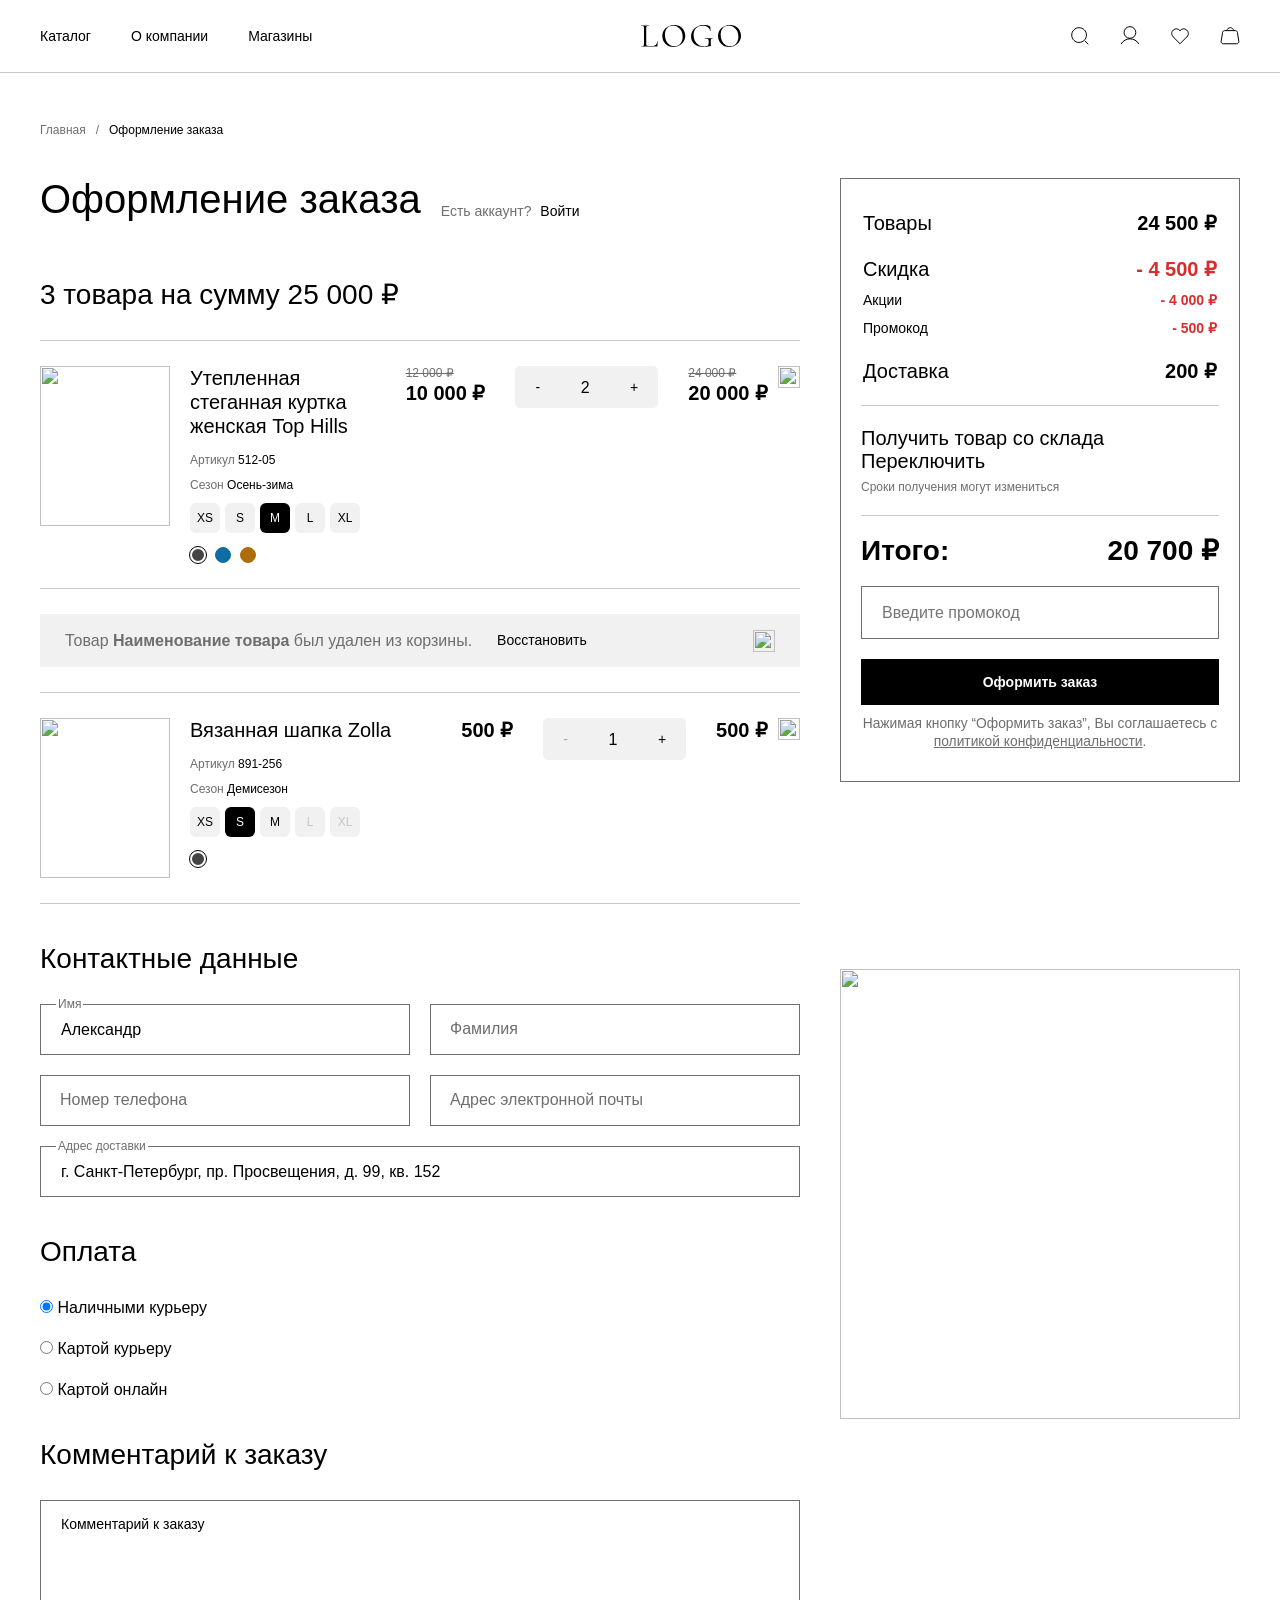
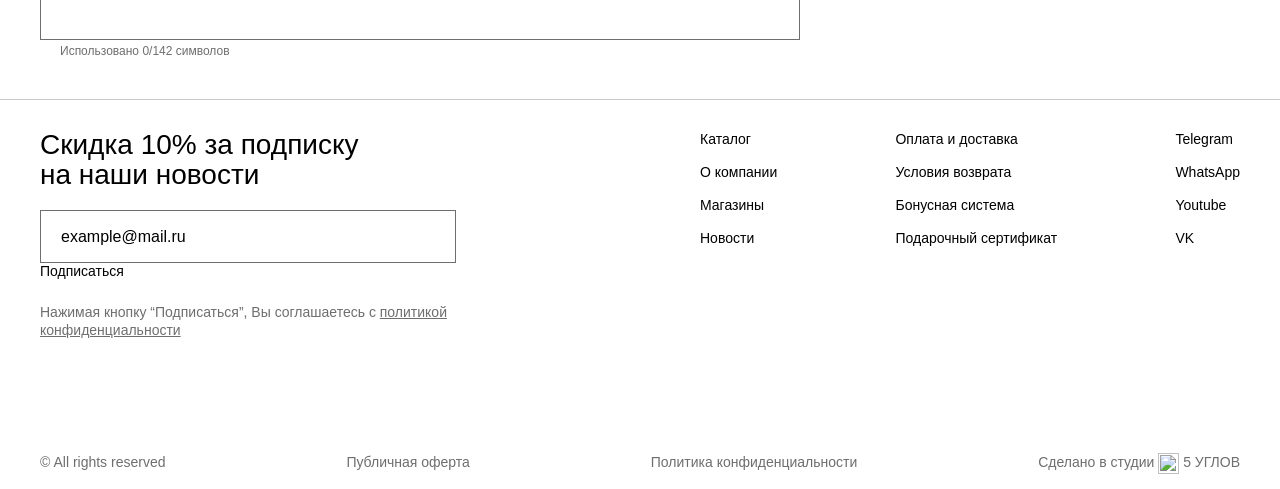
==== commit 61be0593: "inputs default state realised" ====
--- a/public/index.html
+++ b/public/index.html
@@ -152,7 +152,7 @@
             <div class="purchases cart__purchases">
 
               <ul class="list purchases__list">
-                <li class="purchase purchases__item">
+                <li class="purchase first-cart-item purchases__item">
 
                   <div class="purchase__block">
                     <img class="purchase__img" width="130" height="160" alt="" title="" src="#"/>
@@ -166,33 +166,33 @@
                         <span class="description__subtitle">Сезон</span> Осень-зима
                       </p>
 
-                      <div class="size-list description__size-list"> <!--центрирование отрегулировать -->
-                        <label class="size-list__label">
-                          <input type="radio" name="size" value="xs" aria-label="XS size" class="size-list__input"/>
+                      <div class="size-list description__size-list">
+                        <label class="size-list__label">
+                          <input type="radio" name="size-first-cart-item" value="xs" aria-label="XS size" class="size-list__input"/>
                           <span class="size-list__letter size-list__letter--two-signs">XS</span>
                         </label>
                         <label class="size-list__label">
-                          <input type="radio" name="size" value="s" aria-label="S size" class="size-list__input"/>
+                          <input type="radio" name="size-first-cart-item" value="s" aria-label="S size" class="size-list__input"/>
                           <span class="size-list__letter size-list__letter--one-sign">S</span>
                         </label>
                         <label class="size-list__label">
-                          <input type="radio" name="size" value="m" aria-label="M size" class="size-list__input" checked/>
+                          <input type="radio" name="size-first-cart-item" value="m" aria-label="M size" class="size-list__input" checked/>
                           <span class="size-list__letter size-list__letter--one-sign">M</span>
                         </label>
                         <label class="size-list__label">
-                          <input type="radio" name="size" value="l" aria-label="L size" class="size-list__input"/>
+                          <input type="radio" name="size-first-cart-item" value="l" aria-label="L size" class="size-list__input"/>
                           <span class="size-list__letter size-list__letter--one-sign">L</span>
                         </label>
                         <label class="size-list__label">
-                          <input type="radio" name="size" value="xl" aria-label="XL size" class="size-list__input"/>
+                          <input type="radio" name="size-first-cart-item" value="xl" aria-label="XL size" class="size-list__input"/>
                           <span class="size-list__letter size-list__letter--two-signs">XL</span>
                         </label>
                       </div>
 
                       <div class="color-list description__color-list">
-                        <input type="radio" name="color" value="black" aria-label="Black color" class="color-list__input color-list__input--black" checked/>
-                        <input type="radio" name="color" value="blue" aria-label="Blue color" class="color-list__input color-list__input--blue"/>
-                        <input type="radio" name="color" value="brown" aria-label="Brown color" class="color-list__input color-list__input--brown"/>
+                        <input type="radio" name="color-first-cart-item" value="black" aria-label="Black color" class="color-list__input color-list__input--black" checked/>
+                        <input type="radio" name="color-first-cart-item" value="blue" aria-label="Blue color" class="color-list__input color-list__input--blue"/>
+                        <input type="radio" name="color-first-cart-item" value="brown" aria-label="Brown color" class="color-list__input color-list__input--brown"/>
                       </div>
                     </div>
 
@@ -221,7 +221,7 @@
                   </div>
                 </li>
 
-                <li class="purchases__item purchase">
+                <li class="purchases__item second-cart-item purchase">
                   <div class="purchase__block block-empty">
 
                     <p class="block-empty__text text">Товар
@@ -248,39 +248,33 @@
                         <span class="description__subtitle">Сезон</span> Демисезон
                       </p>
 
-                      <ul class="description__size-list size-list"> <!--может тоже в input?-->
-                        <li class="size-list__item">
-                          <button class="btn size-list__btn" type="button">XS</button>
-                        </li>
-                        <li class="purchase__size-item">
-                          <button class="btn size-list__btn size-list__btn--selected" type="button">S</button>
-                        </li>
-                        <li class="purchase__size-item">
-                          <button class="btn size-list__btn " type="button">M</button>
-                        </li>
-                        <li class="purchase__size-item">
-                          <button class="btn size-list__btn" type="button" disabled>L</button>
-                        </li>
-                        <li class="purchase__size-item">
-                          <button class="btn size-list__btn" type="button" disabled>XL</button>
-                        </li>
-                      </ul>
+
+                      <div class="size-list description__size-list">
+                        <label class="size-list__label">
+                          <input type="radio" name="size-second-cart-item" value="xs" aria-label="XS size" class="size-list__input"/>
+                          <span class="size-list__letter size-list__letter--two-signs">XS</span>
+                        </label>
+                        <label class="size-list__label">
+                          <input type="radio" name="size-second-cart-item" value="s" aria-label="S size" class="size-list__input" checked/>
+                          <span class="size-list__letter size-list__letter--one-sign">S</span>
+                        </label>
+                        <label class="size-list__label">
+                          <input type="radio" name="size-second-cart-item" value="m" aria-label="M size" class="size-list__input"/>
+                          <span class="size-list__letter size-list__letter--one-sign">M</span>
+                        </label>
+                        <label class="size-list__label">
+                          <input type="radio" name="size-second-cart-item" value="l" aria-label="L size" class="size-list__input" disabled/>
+                          <span class="size-list__letter size-list__letter--one-sign">L</span>
+                        </label>
+                        <label class="size-list__label">
+                          <input type="radio" name="size-second-cart-item" value="xl" aria-label="XL size" class="size-list__input" disabled/>
+                          <span class="size-list__letter size-list__letter--two-signs">XL</span>
+                        </label>
+                      </div>
 
                       <div class="description__color-list color-list">
-                        <input type="radio" name="color" value="Black" aria-label="Black color" checked class="color-list__input color-list__input--black"/>
+                        <input type="radio" name="color-second-cart-item" value="Black" aria-label="Black color" checked class="color-list__input color-list__input--black"/>
                       </div>
-
-                      <!--                      <ul class="description__color-list color-list">-->
-                      <!--                        <li class="color-list__item">-->
-                      <!--                          <button class="btn color-list__btn" type="button">Black</button>-->
-                      <!--                        </li>-->
-                      <!--                        <li class="color-list__item">-->
-                      <!--                          <button class="btn color-list__btn" type="button">Blue</button>-->
-                      <!--                        </li>-->
-                      <!--                        <li class="color-list__item">-->
-                      <!--                          <button class="btn color-list__btn" type="button">Orange</button>-->
-                      <!--                        </li>-->
-                      <!--                      </ul>-->
                     </div>
 
                     <div class="purchase__prices prices">
@@ -316,25 +310,37 @@
               <h3 class="title contacts__title">Контактные данные</h3>
 
               <form class="contacts__user-form user-form">
-                <fieldset class="user-form__group-inputs">
-                  <label for="name" class="visually-hidden">Имя</label>
-                  <input id="name" type="text" placeholder="Имя" value="Александр" class="user-form__input"/>
-
-                  <label for="surname" class="visually-hidden">Фамилия</label>
-                  <input id="surname" type="text" placeholder="Фамилия" class="user-form__input"/>
+
+                <fieldset class="user-form__group">
+                  <div class="user-form__container">
+                    <input id="name" type="text" placeholder="Имя" class="user-form__input" autocomplete="off" required value="Александр"/>
+                    <label for="name" class="user-form__label">Имя</label>
+                  </div>
+
+                  <div class="user-form__container">
+                    <input id="surname" type="text" placeholder="Фамилия" class="user-form__input" autocomplete="off" required/>
+                    <label for="surname" class="user-form__label">Фамилия</label>
+                  </div>
                 </fieldset>
 
-                <fieldset class="user-form__group-inputs">
-                  <label for="phone" class="visually-hidden">Номер телефона</label>
-                  <input id="phone" type="tel" placeholder="Телефон" class="user-form__input"/>
-
-                  <label for="email" class="visually-hidden">Адрес электронной почты</label>
-                  <input id="email" type="email" placeholder="Email" class="user-form__input"/>
+
+                <fieldset class="user-form__group">
+                  <div class="user-form__container">
+                    <input id="phone" type="tel" placeholder="Телефон" class="user-form__input" autocomplete="off" required/>
+                    <label for="phone" class="user-form__label">Номер телефона</label>
+                  </div>
+
+                  <div class="user-form__container">
+                    <input id="email" type="email" placeholder="Email" class="user-form__input" autocomplete="off" required/>
+                    <label for="email" class="user-form__label">Адрес электронной почты</label>
+                  </div>
                 </fieldset>
 
-                <fieldset class="user-form__group-inputs">
-                  <label for="address" class="visually-hidden">Адрес доставки</label>
-                  <input id="address" type="search" placeholder="Адрес доставки" value="г. Санкт-Петербург, пр. Просвещения, д. 99, кв. 152" class="user-form__input user-form__input--full"/>
+                <fieldset class="user-form__group">
+                  <div class="user-form__container">
+                    <input id="address" type="search" placeholder="Адрес доставки" class="user-form__input user-form__input--full" autocomplete="off" required value="г. Санкт-Петербург, пр. Просвещения, д. 99, кв. 152"/>
+                    <label for="address" class="user-form__label">Адрес доставки</label>
+                  </div>
                 </fieldset>
               </form>
             </div>
--- a/public/css/styles.css
+++ b/public/css/styles.css
@@ -27,6 +27,7 @@
   font-size: 14px;
   line-height: 18px;
   color: #000000;
+  cursor: default;
 }
 
 .title {
@@ -267,6 +268,10 @@
 .size-list__input:checked ~ .size-list__letter {
   background-color: #000000;
   color: #FFFFFF;
+}
+.size-list__input:disabled ~ .size-list__letter {
+  color: #C8C8C8;
+  cursor: not-allowed;
 }
 .size-list__letter {
   font-size: 12px;
@@ -411,27 +416,89 @@
   padding-bottom: 10px;
 }
 
+.contacts__user-form {
+  padding-bottom: 40px;
+  padding-top: 20px;
+}
+
 .user-form {
-  padding-bottom: 40px;
-}
-.user-form__group-inputs {
+  display: flex;
+  flex-wrap: wrap;
+  flex-direction: row;
+  gap: 20px;
+}
+.user-form__group {
+  display: flex;
+  width: 100%;
   border: none;
   padding: 0;
   margin: 0;
-  display: flex;
-  gap: 20px;
+  justify-content: space-between;
 }
 .user-form__input {
-  margin-top: 20px;
-  display: block;
-  width: 50%;
-  border: 1px solid #6E6E6E;
+  box-sizing: border-box;
   font-size: 16px;
   line-height: 21px;
-  padding: 15px 20px;
+  padding: 14px 20px;
+  border: 1px solid #6E6E6E;
+  max-width: 370px;
+  width: 100%;
+}
+.user-form__input::placeholder {
+  color: transparent;
+}
+.user-form__input:focus {
+  outline: none;
+}
+.user-form__input:focus + .user-form__label {
+  font-size: 12px;
+  line-height: 15px;
+  color: #6E6E6E;
+  background-color: #FFFFFF;
+  padding: 4px 2px;
+  left: 16px;
+  top: -11px;
+}
+.user-form__input:valid + .user-form__label {
+  font-size: 12px;
+  line-height: 15px;
+  color: #6E6E6E;
+  background-color: #FFFFFF;
+  padding: 4px 2px;
+  left: 16px;
+  top: -11px;
 }
 .user-form__input--full {
-  width: 100%;
+  max-width: 760px;
+}
+.user-form__label {
+  font-size: 16px;
+  line-height: 21px;
+  color: #6E6E6E;
+  position: absolute;
+  top: 0;
+  left: 0;
+  padding: 14px 20px;
+  transition: 0.3s ease all;
+  -moz-transition: 0.3s ease all;
+  -webkit-transition: 0.3s ease all;
+  pointer-events: none;
+}
+.user-form__container {
+  width: 100%;
+  position: relative;
+}
+.user-form__container:nth-child(2n) {
+  text-align: end;
+}
+.user-form__container:nth-child(2n) .user-form__input:focus + .user-form__label {
+  left: 26px;
+}
+.user-form__container:nth-child(2n) .user-form__input:valid + .user-form__label {
+  left: 26px;
+}
+.user-form__container:nth-child(2n) .user-form__label {
+  left: 10px;
 }
 
 .payments__payment-list {
@@ -489,6 +556,7 @@
 .prices-table {
   width: 100%;
   border-bottom: 0.5px solid #C8C8C8;
+  cursor: default;
 }
 .prices-table td {
   padding: 0;
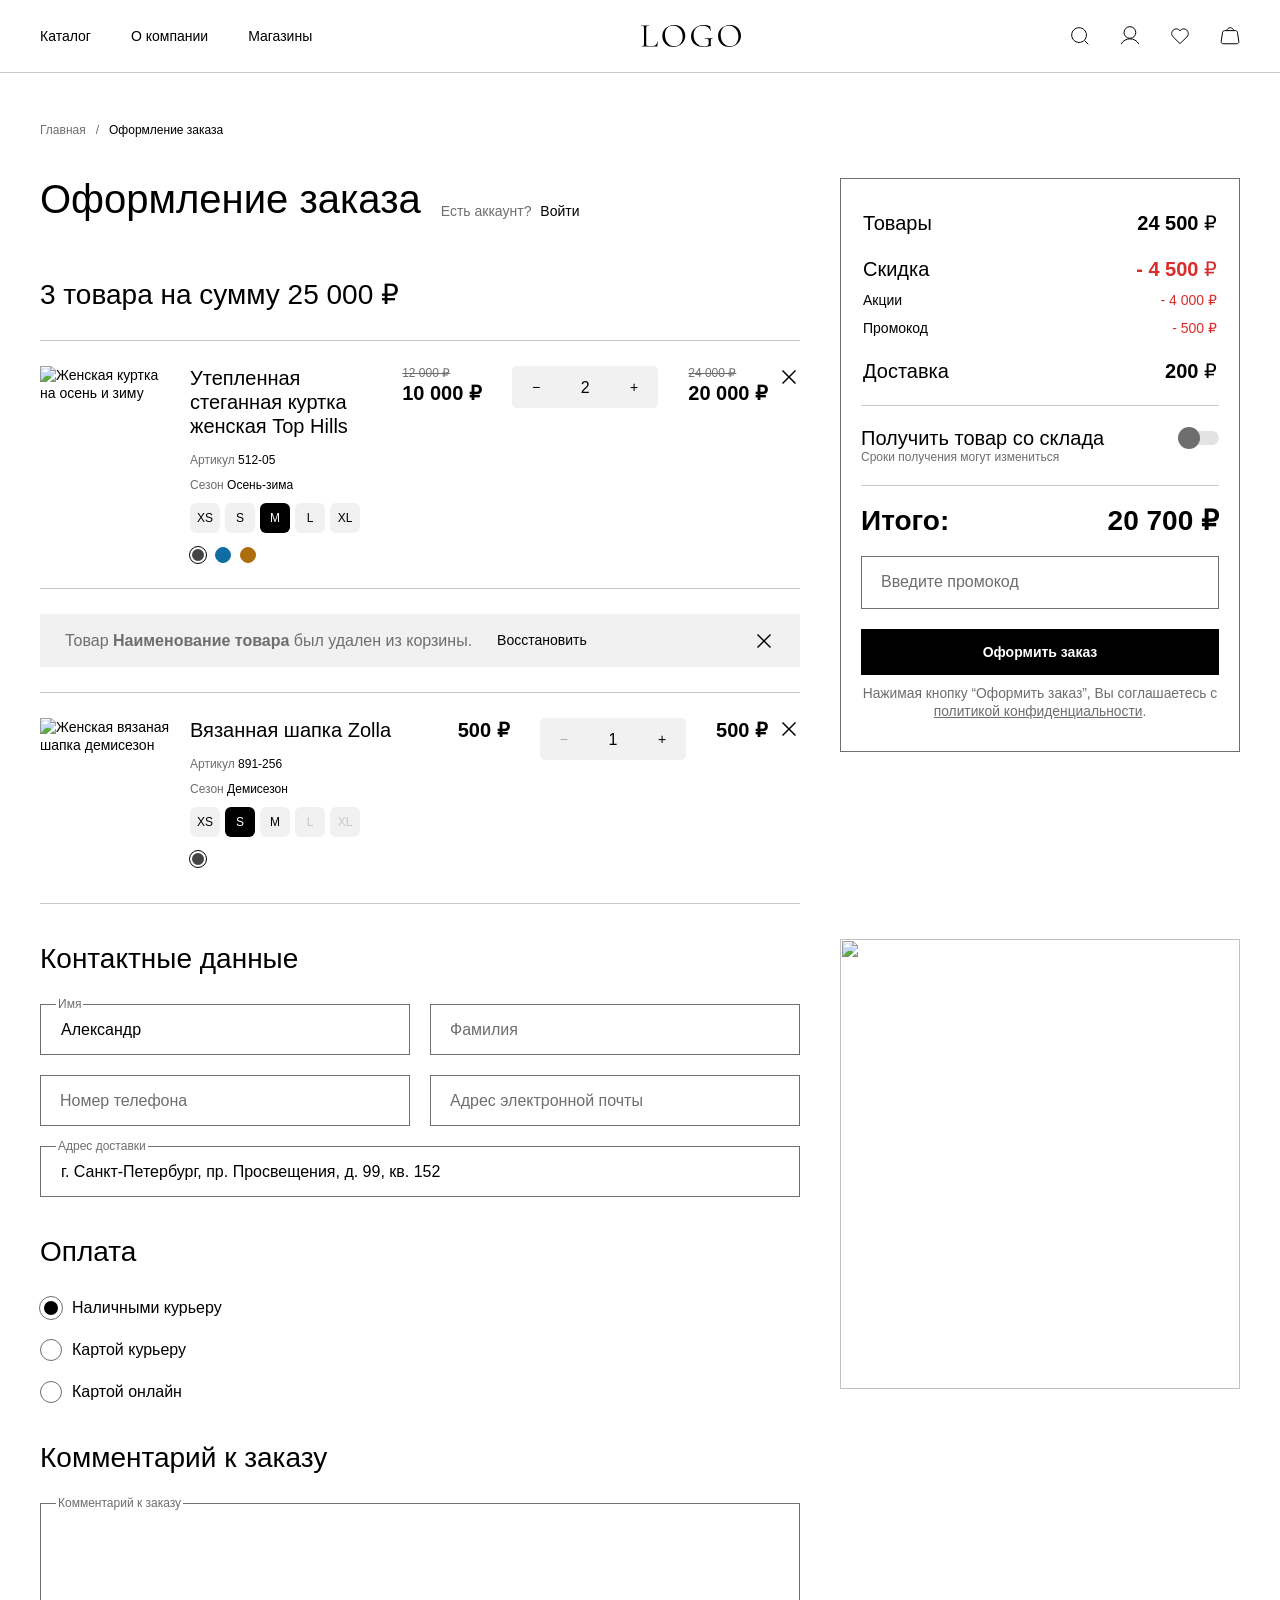
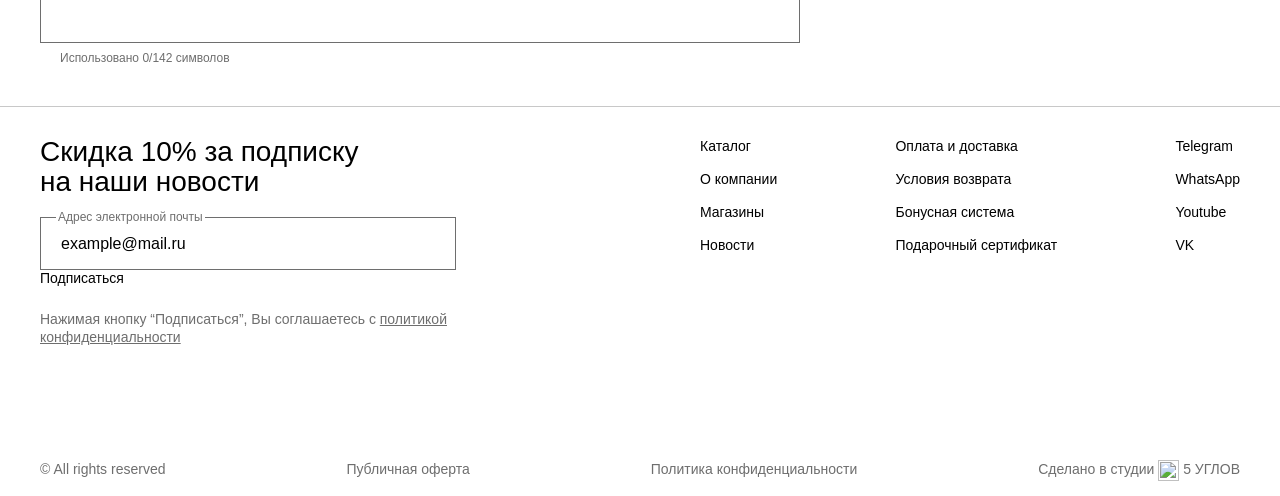
==== commit e42445b2: "checkbox realised" ====
--- a/public/index.html
+++ b/public/index.html
@@ -37,6 +37,11 @@
       <symbol id="cart-icon" viewBox="0 0 20 20" fill="none">
         <path d="M6.85711 4.62496C7.43524 0.73571 13.0339 0.752281 13.7143 4.62496M17.4183 6.3396L18.8334 15.4385C18.8781 15.7265 18.8595 16.0206 18.7786 16.3008C18.6978 16.581 18.5568 16.8406 18.3651 17.0618C18.1735 17.283 17.9358 17.4606 17.6684 17.5825C17.4009 17.7043 17.11 17.7676 16.8156 17.7678H3.18642C2.8918 17.7679 2.60066 17.7048 2.33295 17.5831C2.06525 17.4614 1.82731 17.2838 1.63546 17.0626C1.4436 16.8413 1.30237 16.5816 1.22143 16.3013C1.1405 16.021 1.12178 15.7267 1.16657 15.4385L2.58159 6.3396C2.65581 5.862 2.90043 5.42649 3.27114 5.11196C3.64185 4.79742 4.11414 4.62466 4.60246 4.62496H15.3995C15.8877 4.6249 16.3597 4.79778 16.7302 5.11229C17.1007 5.4268 17.3452 5.86217 17.4194 6.3396H17.4183Z" stroke="black" stroke-linejoin="round"/>
       </symbol>
+
+      <symbol id="remove-icon" viewBox="0 0 22 22" fill="none">
+        <path d="M17.5 4.5L4.5 17.5" stroke="black" stroke-width="1.5"/>
+        <path d="M4.5 4.5L17.5 17.5" stroke="black" stroke-width="1.5"/>
+      </symbol>
     </svg>
   </div>
   <div class="wrapper">
@@ -76,7 +81,7 @@
 
           <ul class="list user-nav__list">
             <li class="user-nav__item">
-              <button type="button" class="btn user-nav__search-button" aria-label="Кнопка поиск по сайту">
+              <button type="button" class="btn user-nav__search-button" aria-label="Кнопка поиск по сайту" title="Поиск по сайту">
                 <svg width="20" height="20" aria-hidden="true" class="user-nav__icon">
                   <use xlink:href="#search-icon"></use>
                 </svg>
@@ -84,7 +89,7 @@
               </button>
             </li>
             <li class="user-nav__item">
-              <a class="link user-nav__link" href="#">
+              <a class="link user-nav__link" href="#" title="Перейти в личный кабинет">
                 <span class="visually-hidden">Личный кабинет</span>
                 <svg width="20" height="20" aria-hidden="true" class="user-nav__icon">
                   <use xlink:href="#account-icon"></use>
@@ -92,7 +97,7 @@
               </a>
             </li>
             <li class="user-nav__item">
-              <a class="link user-nav__link" href="#">
+              <a class="link user-nav__link" href="#" title="Перейти в избранное">
                 <span class="visually-hidden">Избранное</span>
                 <svg width="20" height="20" aria-hidden="true" class="user-nav__icon">
                   <use xlink:href="#favorite-icon"></use>
@@ -100,7 +105,7 @@
               </a>
             </li>
             <li class="user-nav__item">
-              <a class="link user-nav__link" href="#">
+              <a class="link user-nav__link" href="#" title="Перейти в корзину">
                 <span class="visually-hidden">Корзина</span>
                 <svg width="20" height="20" aria-hidden="true" class="user-nav__icon">
                   <use xlink:href="#cart-icon"></use>
@@ -139,7 +144,7 @@
               <h1 class="title heading__title">Оформление заказа</h1>
               <div class="heading__account">
                 Есть аккаунт?
-                <a class="link heading__link" href="#">
+                <a class="link heading__link" href="#" aria-label="Войти в личный кабинет" title="Войти в личный кабинет">
                   Войти
                 </a>
               </div>
@@ -155,7 +160,7 @@
                 <li class="purchase first-cart-item purchases__item">
 
                   <div class="purchase__block">
-                    <img class="purchase__img" width="130" height="160" alt="" title="" src="#"/>
+                    <img class="purchase__img" width="130" height="160" alt="Женская куртка на осень и зиму" title="Женская куртка на осень и зиму" src="#"/>
 
                     <div class="description purchase__description">
                       <p class="description__name">Утепленная <br/> стеганная куртка <br/> женская Top Hills</p>
@@ -202,12 +207,12 @@
                     </div>
 
                     <div class="purchase__amount amount">
-                      <button class="btn amount__btn-remove" type="button">-</button>
+                      <button class="btn amount__btn-remove" type="button">&minus;</button>
 
                       <label class="visually-hidden" for="counter__2"></label>
                       <input class="amount__input" id="counter__2" type="number" value="2"/>
 
-                      <button class="btn amount__btn-add" type="button">+</button>
+                      <button class="btn amount__btn-add" type="button">&plus;</button>
                     </div>
 
                     <div class="purchase__total-prices total-prices">
@@ -215,8 +220,10 @@
                       <p class="total-prices__item total-prices__item--bold">20 000&nbsp;₽</p>
                     </div>
 
-                    <button class="btn purchase__remove-btn" type="button" aria-label="Удалить товар из списка покупок">
-                      <img class="purchase__remove-icon" width="22" height="22" alt="" title="Удалить товар" src="#">
+                    <button class="btn purchase__remove-btn" type="button" aria-label="Удалить товар из списка покупок" title="Удалить товар">
+                      <svg width="22" height="22" aria-hidden="true" class="purchase__remove-icon" >
+                        <use xlink:href="#remove-icon"></use>
+                      </svg>
                     </button>
                   </div>
                 </li>
@@ -229,15 +236,18 @@
                     </p>
 
                     <button type="button" class="btn purchase__restore-btn" aria-label="Восстановить товар в списке покупок">Восстановить</button>
-                    <button class="btn purchase__remove-btn" type="button" aria-label="Удалить товар из списка покупок">
-                      <img class="purchase__remove-icon" width="22" height="22" alt="" title="Удалить товар" src="#">
+
+                    <button class="btn purchase__remove-btn" type="button" aria-label="Удалить товар из списка покупок" title="Удалить товар">
+                      <svg width="22" height="22" aria-hidden="true" class="purchase__remove-icon" >
+                        <use xlink:href="#remove-icon"></use>
+                      </svg>
                     </button>
                   </div>
                 </li>
 
                 <li class="purchases__item purchase">
                   <div class="purchase__block">
-                    <img class="purchase__img" width="130" height="160" alt="" src="#"/>
+                    <img class="purchase__img" width="130" height="160" alt="Женская вязаная шапка демисезон" title="Женская шапка демисезон" src="#"/>
 
                     <div class="purchase__description description">
                       <p class="description__name">Вязанная шапка Zolla</p>
@@ -282,12 +292,12 @@
                     </div>
 
                     <div class="purchase__amount amount">
-                      <button class="btn amount__btn-remove" type="button" disabled>-</button>
+                      <button class="btn amount__btn-remove" type="button" disabled>&minus;</button>
 
                       <label class="visually-hidden" for="counter__1"></label>
                       <input class="amount__input" id="counter__1" type="number" value="1"/>
 
-                      <button class="btn amount__btn-add" type="button">+</button>
+                      <button class="btn amount__btn-add" type="button">&plus;</button>
                     </div>
 
 
@@ -296,8 +306,10 @@
                       <p class="total-prices__item total-prices__item--bold">500&nbsp;₽</p>
                     </div>
 
-                    <button class="btn purchase__remove-btn" type="button" aria-label="Удалить товар из списка покупок">
-                      <img class="purchase__remove-icon" width="22" height="22" alt="" title="Удалить товар" src="#">
+                    <button class="btn purchase__remove-btn" type="button" aria-label="Удалить товар из списка покупок" title="Удалить товар">
+                      <svg width="22" height="22" aria-hidden="true" class="purchase__remove-icon" >
+                        <use xlink:href="#remove-icon"></use>
+                      </svg>
                     </button>
                   </div>
                 </li>
@@ -345,30 +357,34 @@
               </form>
             </div>
 
-            <div class="cart__payments payments">
+            <div class="payments cart__payments">
               <h3 class="title payments__title">Оплата</h3>
-              <div class="payments__payment-list payment-list">
+              <div class="payment payments__payment">
                 <label for="cash" class="payment__item">
                   <input id="cash" type="radio" name="payment" class="payment__radio" checked/>
-                  Наличными курьеру
+                  <span class="payment__label">Наличными курьеру</span>
                 </label>
 
                 <label for="card__courier" class="payment__item">
                   <input id="card__courier" type="radio" name="payment" class="payment__radio"/>
-                  Картой курьеру
+                  <span class="payment__label">Картой курьеру</span>
                 </label>
 
                 <label for="card__online" class="payment__item">
                   <input id="card__online" type="radio" name="payment" class="payment__radio"/>
-                  Картой онлайн
+                  <span class="payment__label">Картой онлайн</span>
                 </label>
               </div>
             </div>
 
-            <div class="cart__comment comment">
+            <div class="comment cart__comment">
               <h3 class="title comment__title">Комментарий к заказу</h3>
-              <label class="visually-hidden" for="comment">Оставьте в поле комментарий к заказу или оставьте пустым</label>
-              <textarea id="comment" maxlength="142" class="comment__textarea">Комментарий к заказу</textarea>
+
+              <div class="comment__container">
+                <textarea id="comment" minlength="1" maxlength="142" class="comment__textarea" placeholder="Комментарий к заказу"></textarea>
+                <label class="comment__label" for="comment">Комментарий к заказу</label> <!--Оставьте в поле комментарий к заказу или оставьте пустым-->
+              </div>
+
               <p class="comment__info">Использовано 0/142 символов</p>
             </div>
           </div>
@@ -381,32 +397,39 @@
                 <tbody>
                 <tr class="prices-table__row prices-table__row--big">
                   <td class="prices-table__text">Товары</td>
-                  <td class="prices-table__price">24&nbsp;500&nbsp;₽</td>
+                  <td class="prices-table__price">24&nbsp;500&nbsp;<span class="prices-table__currency">₽</span></td>
                 </tr>
                 <tr class="prices-table__row prices-table__row--big">
                   <td class="prices-table__text">Скидка</td>
-                  <td class="prices-table__price prices-table__price--sale">-&nbsp;4&nbsp;500&nbsp;₽</td>
+                  <td class="prices-table__price prices-table__price--sale">-&nbsp;4&nbsp;500&nbsp;<span class="prices-table__currency">₽</span></td>
                 </tr>
                 <tr class="prices-table__row prices-table__row--small">
                   <td class="prices-table__text">Акции</td>
-                  <td class="prices-table__price prices-table__price--sale">-&nbsp;4&nbsp;000&nbsp;₽</td>
+                  <td class="prices-table__price prices-table__price--sale">-&nbsp;4&nbsp;000&nbsp;<span class="prices-table__currency">₽</span></td>
                 </tr>
                 <tr class="prices-table__row prices-table__row--small">
                   <td class="prices-table__text">Промокод</td>
-                  <td class="prices-table__price prices-table__price--sale">-&nbsp;500&nbsp;₽</td>
+                  <td class="prices-table__price prices-table__price--sale">-&nbsp;500&nbsp;<span class="prices-table__currency">₽</span></td>
                 </tr>
                 <tr class="prices-table__row prices-table__row--big">
                   <td class="prices-table__text">Доставка</td>
-                  <td class="prices-table__price">200&nbsp;₽</td>
+                  <td class="prices-table__price">200&nbsp;<span class="prices-table__currency">₽</span></td>
                 </tr>
                 </tbody>
               </table>
 
-              <div class="bill__delivery delivery">
-                <p class="delivery__text">
-                  Получить товар со склада
-                  <button class="btn delivery__btn" type="button">Переключить</button>
-                </p>
+              <div class="delivery bill__delivery">
+
+                <div class="toggle delivery__toggle">
+                  <div class="toggle__container">
+                    <label class="toggle__label" for="toggle">
+                      Получить товар со склада
+                      <input type="checkbox" name="toggle" id="toggle" class="toggle__input" />
+                      <span class="toggle__switch" hidden></span> <!--TODO -->
+                    </label>
+                  </div>
+                </div>
+
                 <span class="delivery__sub">Сроки получения могут измениться</span>
               </div>
 
@@ -415,9 +438,11 @@
                 <span class="bill__price">20&nbsp;700&nbsp;₽</span>
               </h3>
 
-              <form class="bill__form-order form-order">
-                <label for="promo_code" class="visually-hidden">Поле для введения промокода</label>
-                <input id="promo_code" type="text" placeholder="Введите промокод" class="form-order__input"/>
+              <form class="form-order bill__form-order">
+                <div class="form-order__container">
+                  <input id="promo_code" type="text" placeholder="Введите промокод" class="form-order__input"/>
+                  <label for="promo_code" class="form-order__label">Введите промокод</label>
+                </div>
 
                 <button type="submit" class="btn form-order__btn">Оформить заказ</button>
 
@@ -440,22 +465,24 @@
 
     <footer class="footer">
 
-      <div class="footer__container container">
-        <div class="footer__subscribe subscribe">
-          <h3 class="title footer__title">Скидка 10% за подписку <br/>на наши новости</h3>
-
-          <form class="subscribe__form-subscription form-subscription">
-            <label class="visually-hidden" for="subscribe"> Email:</label>
-            <input id="subscribe" type="email" class="form-subscription__input" value="example@mail.ru"/>
+      <div class="container footer__container">
+
+        <div class="subscription footer__subscription">
+          <h3 class="title subscription__title">Скидка 10% за подписку <br/>на наши новости</h3>
+          <form class="form-subscription subscription__form-subscription">
+
+            <div class="form-subscription__container">
+              <input id="subscribe-input" type="email" class="form-subscription__input" value="example@mail.ru" placeholder="example@mail.ru" required/>
+              <label class="form-subscription__label" for="subscribe-input"> Адрес электронной почты</label>
+            </div>
 
             <button type="submit" class="btn form-subscription__btn">
               Подписаться
             </button>
           </form>
 
-
-          <p class="subscribe__text">
-            Нажимая кнопку “Подписаться”, Вы соглашаетесь с <a href="#" class="link subscribe__link">политикой конфиденциальности</a>
+          <p class="subscription__text">
+            Нажимая кнопку “Подписаться”, Вы соглашаетесь с <a href="#" class="link subscription__link">политикой конфиденциальности</a>
           </p>
         </div>
 
--- a/public/css/styles.css
+++ b/public/css/styles.css
@@ -173,6 +173,9 @@
 }
 .cart__contacts {
   padding-top: 40px;
+}
+.cart__comment {
+  padding-top: 20px;
 }
 
 .heading {
@@ -413,7 +416,7 @@
 .comment__title {
   font-size: 28px;
   line-height: 30px;
-  padding-bottom: 10px;
+  padding-bottom: 30px;
 }
 
 .contacts__user-form {
@@ -478,7 +481,7 @@
   position: absolute;
   top: 0;
   left: 0;
-  padding: 14px 20px;
+  padding: 15px 20px;
   transition: 0.3s ease all;
   -moz-transition: 0.3s ease all;
   -webkit-transition: 0.3s ease all;
@@ -501,39 +504,90 @@
   left: 10px;
 }
 
-.payments__payment-list {
+.payments__payment {
   padding-top: 20px;
   padding-bottom: 20px;
 }
 
-.payment-list {
+.payment {
   display: flex;
   flex-direction: column;
-}
-
+  gap: 20px;
+}
 .payment__item {
   font-size: 16px;
   line-height: 21px;
-  padding-bottom: 20px;
-}
-
+  display: flex;
+  gap: 10px;
+}
 .payment__radio {
-  padding-right: 10px;
+  appearance: none;
+  -webkit-appearance: none;
+  -moz-appearance: none;
+  border-radius: 50%;
+  width: 22px;
+  height: 22px;
+  background-color: #FFFFFF;
+  border: 1px solid #6E6E6E;
+  position: relative;
+  cursor: pointer;
+}
+.payment__radio:checked {
+  background-color: #000000;
+  border: 4px solid #FFFFFF;
+  outline: 1px solid #6E6E6E;
 }
 
 .comment {
   display: flex;
   flex-direction: column;
 }
-
+.comment__container {
+  width: 100%;
+  position: relative;
+}
 .comment__textarea {
   height: 140px;
+  max-width: 760px;
+  width: 100%;
   padding: 15px 20px;
   border: 1px solid #6E6E6E;
-  margin-top: 20px;
   resize: none;
 }
-
+.comment__textarea:focus {
+  outline: none;
+}
+.comment__textarea::placeholder {
+  color: transparent;
+}
+.comment__textarea:focus + .comment__label {
+  font-size: 12px;
+  line-height: 15px;
+  color: #6E6E6E;
+  background-color: #FFFFFF;
+  padding: 4px 2px;
+  left: 16px;
+  top: -11px;
+}
+.comment__textarea:valid + .comment__label {
+  font-size: 12px;
+  line-height: 15px;
+  color: #6E6E6E;
+  background-color: #FFFFFF;
+  padding: 4px 2px;
+  left: 16px;
+  top: -11px;
+}
+.comment__label {
+  position: absolute;
+  left: 0;
+  top: 0;
+  padding: 15px 20px;
+  pointer-events: none;
+  transition: 0.3s ease all;
+  -moz-transition: 0.3s ease all;
+  -webkit-transition: 0.3s ease all;
+}
 .comment__info {
   margin: 0;
   padding-top: 4px;
@@ -573,15 +627,24 @@
 .prices-table__row--big .prices-table__price {
   padding-top: 20px;
 }
+.prices-table__row--big .prices-table__price {
+  font-weight: 700;
+}
 
 .prices-table__row--small .prices-table__text,
 .prices-table__row--small .prices-table__price {
   padding-top: 8px;
 }
+.prices-table__row--small .prices-table__price {
+  font-weight: 400;
+}
 
 .prices-table__price {
   text-align: end;
-  font-weight: 700;
+}
+
+.prices-table__currency {
+  font-weight: 400;
 }
 
 .prices-table__price--sale {
@@ -593,12 +656,43 @@
   padding-bottom: 20px;
   border-bottom: 0.5px solid #C8C8C8;
 }
-
-.delivery__text {
-  margin: 0;
+.toggle__label {
+  display: flex;
+  position: relative;
+  align-items: center;
+  justify-content: space-between;
   font-size: 20px;
   line-height: 24px;
-  padding-bottom: 7px;
+}
+.toggle__input {
+  position: absolute;
+  width: 100%;
+  height: 100%;
+  opacity: 0;
+}
+.toggle__input:checked + .toggle__switch::before {
+  background-color: #000000;
+  left: 19px;
+}
+.toggle__switch {
+  display: flex;
+  width: 34px;
+  height: 14px;
+  background-color: rgba(200, 200, 200, 0.5);
+  position: relative;
+  border-radius: 7px;
+  transition: 300ms;
+}
+.toggle__switch::before {
+  content: "";
+  width: 22px;
+  height: 22px;
+  border-radius: 50%;
+  position: absolute;
+  background-color: #6E6E6E;
+  left: -7px;
+  align-self: center;
+  transition: inherit;
 }
 
 .delivery__sub {
@@ -621,6 +715,10 @@
   margin-left: auto;
 }
 
+.form-order__container {
+  width: 100%;
+  position: relative;
+}
 .form-order__input {
   display: block;
   width: 100%;
@@ -628,6 +726,34 @@
   font-size: 16px;
   line-height: 21px;
   padding: 15px 20px;
+}
+.form-order__input:focus + .form-order__label {
+  font-size: 12px;
+  line-height: 15px;
+  color: #6E6E6E;
+  background-color: #FFFFFF;
+  padding: 4px 2px;
+  left: 16px;
+  top: -11px;
+}
+.form-order__input:focus {
+  outline: none;
+}
+.form-order__input::placeholder {
+  color: transparent;
+}
+.form-order__label {
+  font-size: 16px;
+  color: #6E6E6E;
+  line-height: 21px;
+  padding: 15px 20px;
+  position: absolute;
+  top: 0;
+  left: 0;
+  pointer-events: none;
+  transition: 0.3s ease all;
+  -moz-transition: 0.3s ease all;
+  -webkit-transition: 0.3s ease all;
 }
 .form-order__btn {
   background-color: #000000;
@@ -661,10 +787,6 @@
   padding-top: 30px;
   justify-content: space-between;
 }
-.footer__title {
-  font-size: 28px;
-  line-height: 30px;
-}
 .footer__container-info {
   display: flex;
   padding-top: 100px;
@@ -672,20 +794,28 @@
   justify-content: space-between;
 }
 
-.subscribe {
+.subscription {
   max-width: 416px;
 }
-.subscribe__text {
+.subscription__title {
+  font-size: 28px;
+  line-height: 30px;
+}
+.subscription__text {
   padding-top: 10px;
   color: #6E6E6E;
   font-size: 14px;
   line-height: 18px;
 }
-.subscribe__link {
+.subscription__link {
   color: #6E6E6E;
   text-decoration: underline;
 }
 
+.form-subscription__container {
+  width: 100%;
+  position: relative;
+}
 .form-subscription__input {
   margin-top: 20px;
   display: block;
@@ -695,6 +825,43 @@
   line-height: 21px;
   padding: 15px 20px;
 }
+.form-subscription__input::placeholder {
+  color: transparent;
+}
+.form-subscription__input:focus {
+  outline: none;
+}
+.form-subscription__input:focus + .form-subscription__label {
+  font-size: 12px;
+  line-height: 15px;
+  color: #6E6E6E;
+  background-color: #FFFFFF;
+  padding: 4px 2px;
+  left: 16px;
+  top: -11px;
+}
+.form-subscription__input:valid + .form-subscription__label {
+  font-size: 12px;
+  line-height: 15px;
+  color: #6E6E6E;
+  background-color: #FFFFFF;
+  padding: 4px 2px;
+  left: 16px;
+  top: -11px;
+}
+.form-subscription__label {
+  position: absolute;
+  top: 0;
+  left: 0;
+  font-size: 16px;
+  line-height: 21px;
+  padding: 15px 20px;
+  color: #6E6E6E;
+  transition: 0.3s ease all;
+  -moz-transition: 0.3s ease all;
+  -webkit-transition: 0.3s ease all;
+  pointer-events: none;
+}
 
 .navs {
   display: flex;
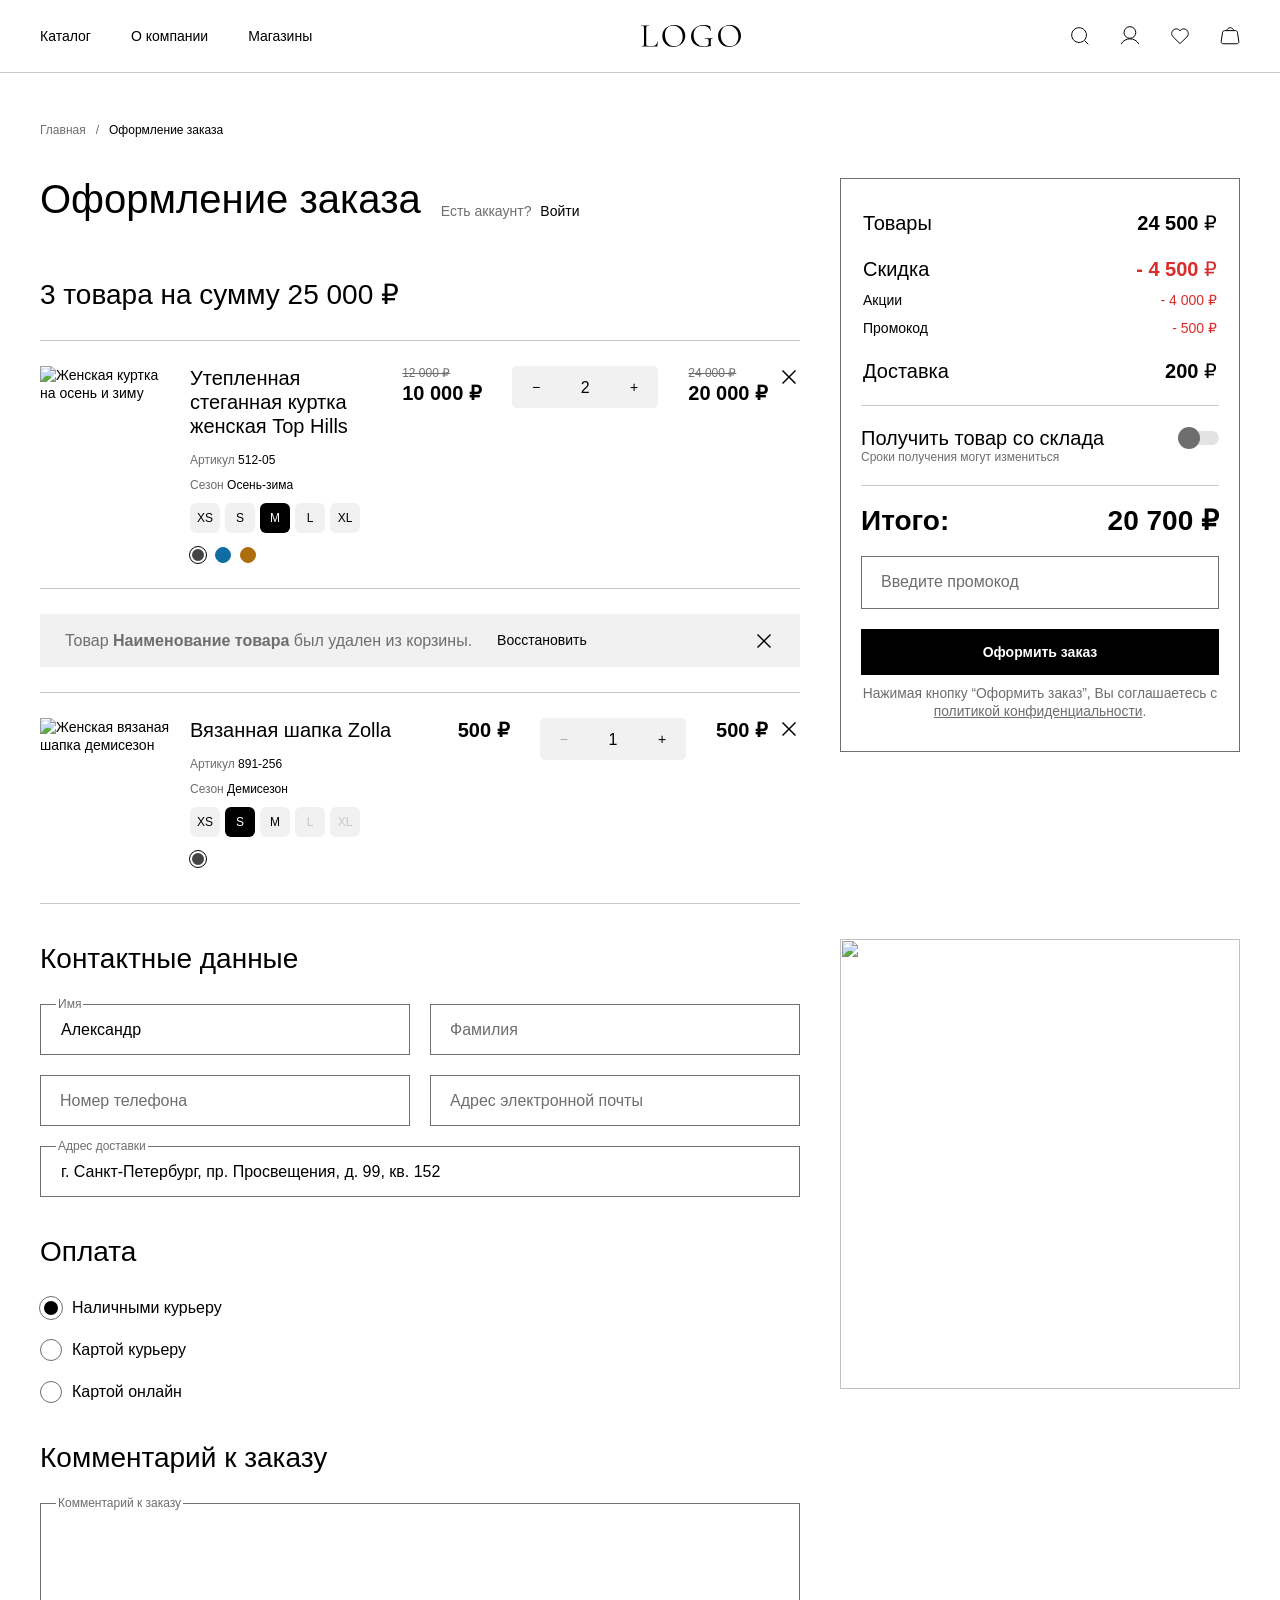
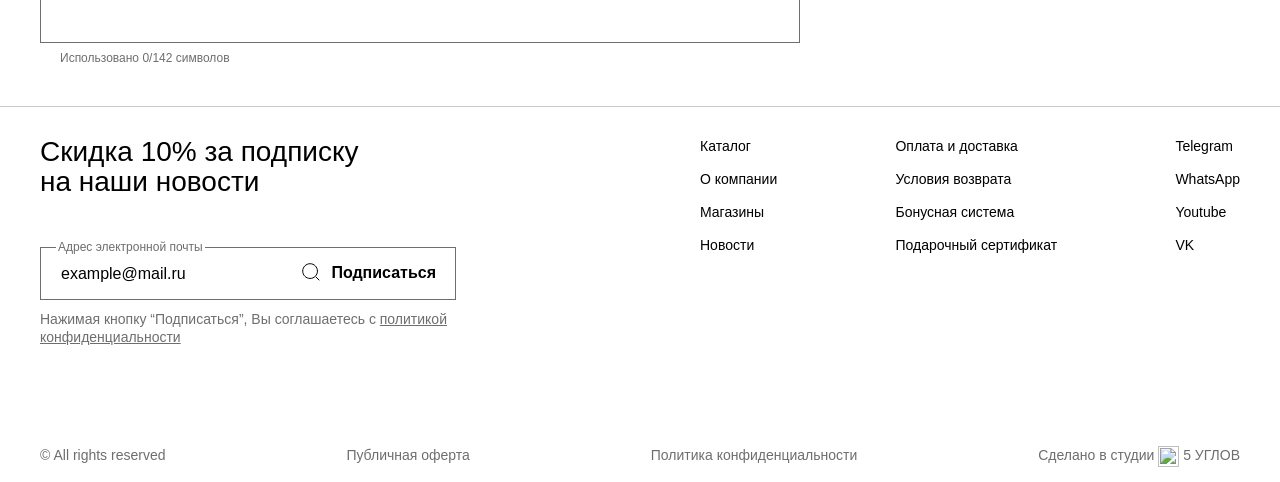
==== commit c1e4ee1b: "button subscription realised" ====
--- a/public/index.html
+++ b/public/index.html
@@ -474,11 +474,14 @@
             <div class="form-subscription__container">
               <input id="subscribe-input" type="email" class="form-subscription__input" value="example@mail.ru" placeholder="example@mail.ru" required/>
               <label class="form-subscription__label" for="subscribe-input"> Адрес электронной почты</label>
-            </div>
-
-            <button type="submit" class="btn form-subscription__btn">
-              Подписаться
-            </button>
+              <button type="submit" class="btn form-subscription__btn">
+                <svg width="20" height="20" aria-hidden="true" class="form-subscription__icon">
+                  <use xlink:href="#search-icon"></use>
+                </svg>
+                <span class="visually-hidden">Поиск</span> <!--доступность -->
+                Подписаться
+              </button>
+            </div>
           </form>
 
           <p class="subscription__text">
--- a/public/css/styles.css
+++ b/public/css/styles.css
@@ -806,12 +806,16 @@
   color: #6E6E6E;
   font-size: 14px;
   line-height: 18px;
+  margin: 0;
 }
 .subscription__link {
   color: #6E6E6E;
   text-decoration: underline;
 }
 
+.form-subscription {
+  padding-top: 30px;
+}
 .form-subscription__container {
   width: 100%;
   position: relative;
@@ -823,7 +827,7 @@
   border: 1px solid #6E6E6E;
   font-size: 16px;
   line-height: 21px;
-  padding: 15px 20px;
+  padding: 15px 165px 15px 20px;
 }
 .form-subscription__input::placeholder {
   color: transparent;
@@ -862,6 +866,17 @@
   -webkit-transition: 0.3s ease all;
   pointer-events: none;
 }
+.form-subscription__btn {
+  font-size: 16px;
+  line-height: 21px;
+  font-weight: 700;
+  position: absolute;
+  top: 0;
+  right: 0;
+  padding: 15px 20px;
+  display: flex;
+  gap: 10px;
+}
 
 .navs {
   display: flex;
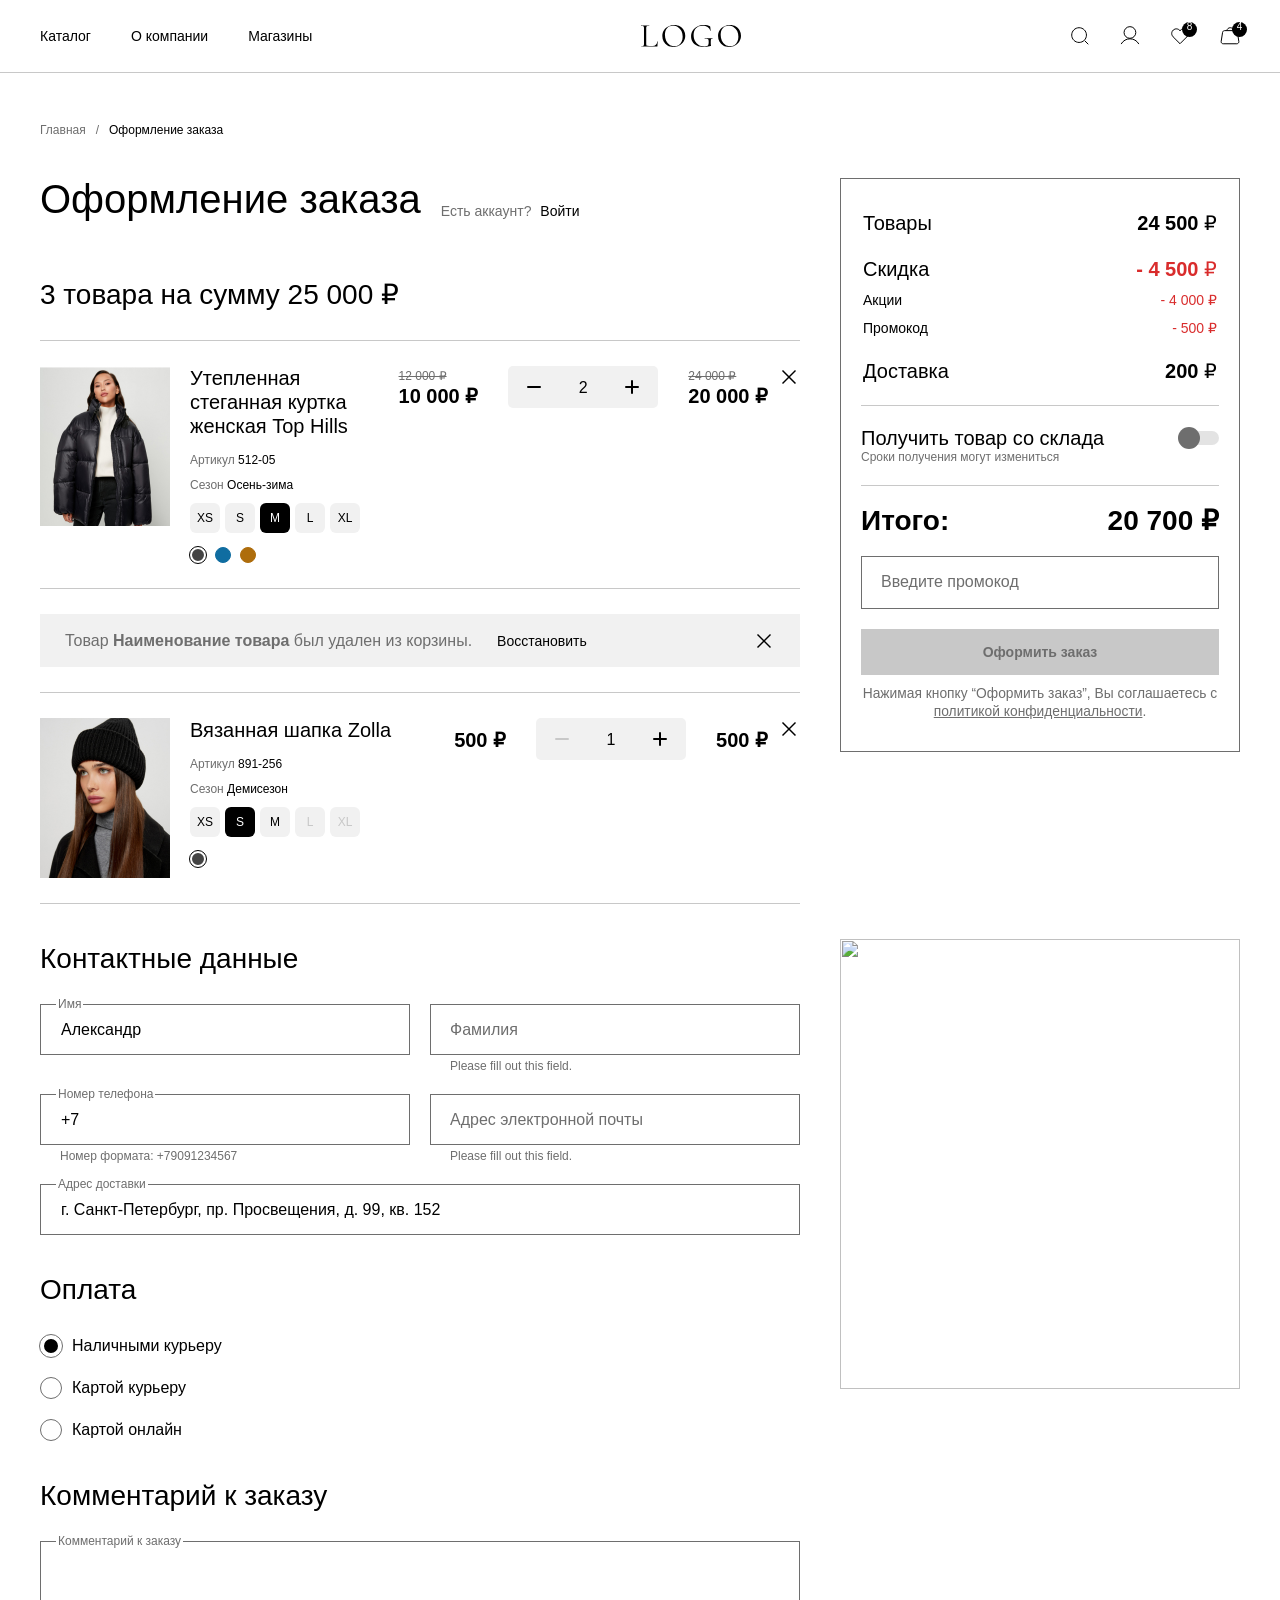
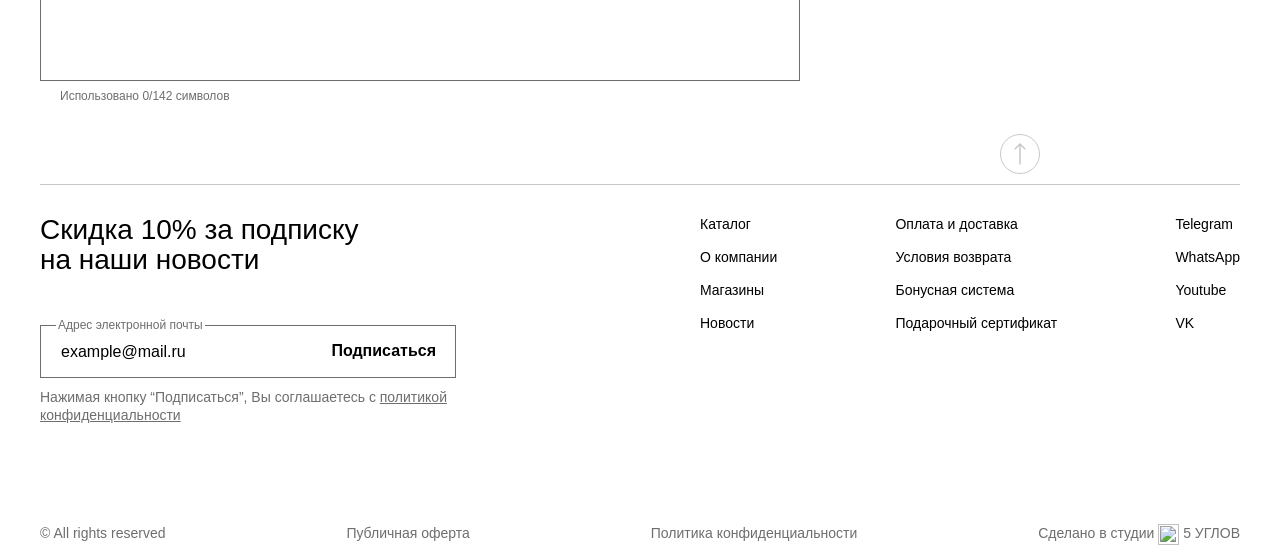
==== commit 620f241c: "hover and fields behavior realised" ====
--- a/public/index.html
+++ b/public/index.html
@@ -21,26 +21,35 @@
       </symbol>
 
       <symbol id="search-icon" viewBox="0 0 20 20" fill="none">
-        <path d="M14.6033 14.6031L18.2858 18.2857" stroke="black" stroke-linejoin="round"/>
-        <path d="M16.4444 9.07927C16.4444 13.1469 13.147 16.4443 9.07939 16.4443C5.01179 16.4443 1.71436 13.1469 1.71436 9.07927C1.71436 5.01167 5.01179 1.71423 9.07939 1.71423C13.147 1.71423 16.4444 5.01167 16.4444 9.07927Z" stroke="black"/>
+        <path d="M14.6033 14.6031L18.2858 18.2857" stroke-linejoin="round"/>
+        <path d="M16.4444 9.07927C16.4444 13.1469 13.147 16.4443 9.07939 16.4443C5.01179 16.4443 1.71436 13.1469 1.71436 9.07927C1.71436 5.01167 5.01179 1.71423 9.07939 1.71423C13.147 1.71423 16.4444 5.01167 16.4444 9.07927Z"/>
       </symbol>
 
       <symbol id="account-icon" viewBox="0 0 20 20" fill="none">
-        <path d="M15.806 6.51997C15.806 9.75856 13.1821 12.3263 9.9289 12.3263C6.67572 12.3263 4.05176 9.75856 4.05176 6.51997C4.05176 3.27411 6.68304 0.642822 9.9289 0.642822C13.1748 0.642822 15.806 3.27411 15.806 6.51997Z" stroke="black"/>
-        <path d="M1.14282 18.0743V18.0743C4.96511 11.061 15.0348 11.061 18.8571 18.0743V18.0743" stroke="black"/>
+        <path d="M15.806 6.51997C15.806 9.75856 13.1821 12.3263 9.9289 12.3263C6.67572 12.3263 4.05176 9.75856 4.05176 6.51997C4.05176 3.27411 6.68304 0.642822 9.9289 0.642822C13.1748 0.642822 15.806 3.27411 15.806 6.51997Z"/>
+        <path d="M1.14282 18.0743V18.0743C4.96511 11.061 15.0348 11.061 18.8571 18.0743V18.0743"/>
       </symbol>
 
       <symbol id="favorite-icon" viewBox="0 0 20 20" fill="none">
-        <path d="M16.9089 10.8218L10.0077 17.7143L3.10655 10.8218C2.65135 10.3751 2.2928 9.83824 2.05347 9.24495C1.81415 8.65166 1.69923 8.01483 1.71595 7.37456C1.73268 6.73429 1.88068 6.10444 2.15065 5.52468C2.42062 4.94492 2.8067 4.42782 3.28459 4.00592C3.76247 3.58402 4.32181 3.26648 4.92737 3.07328C5.53293 2.88008 6.1716 2.81541 6.80317 2.88335C7.43473 2.95129 8.0455 3.15036 8.59702 3.46803C9.14854 3.7857 9.62886 4.21509 10.0077 4.72915C10.3883 4.21882 10.8691 3.79319 11.4203 3.47889C11.9714 3.16459 12.581 2.96839 13.2107 2.90258C13.8405 2.83676 14.477 2.90274 15.0804 3.09639C15.6837 3.29004 16.2409 3.60719 16.7171 4.02799C17.1933 4.44879 17.5783 4.96418 17.8479 5.5419C18.1175 6.11962 18.2659 6.74725 18.2839 7.38549C18.3019 8.02373 18.1891 8.65884 17.9525 9.25109C17.7159 9.84333 17.3606 10.38 16.9089 10.8274" stroke="black" stroke-linecap="round" stroke-linejoin="round"/>
+        <path d="M16.9089 10.8218L10.0077 17.7143L3.10655 10.8218C2.65135 10.3751 2.2928 9.83824 2.05347 9.24495C1.81415 8.65166 1.69923 8.01483 1.71595 7.37456C1.73268 6.73429 1.88068 6.10444 2.15065 5.52468C2.42062 4.94492 2.8067 4.42782 3.28459 4.00592C3.76247 3.58402 4.32181 3.26648 4.92737 3.07328C5.53293 2.88008 6.1716 2.81541 6.80317 2.88335C7.43473 2.95129 8.0455 3.15036 8.59702 3.46803C9.14854 3.7857 9.62886 4.21509 10.0077 4.72915C10.3883 4.21882 10.8691 3.79319 11.4203 3.47889C11.9714 3.16459 12.581 2.96839 13.2107 2.90258C13.8405 2.83676 14.477 2.90274 15.0804 3.09639C15.6837 3.29004 16.2409 3.60719 16.7171 4.02799C17.1933 4.44879 17.5783 4.96418 17.8479 5.5419C18.1175 6.11962 18.2659 6.74725 18.2839 7.38549C18.3019 8.02373 18.1891 8.65884 17.9525 9.25109C17.7159 9.84333 17.3606 10.38 16.9089 10.8274" stroke-linecap="round" stroke-linejoin="round"/>
       </symbol>
 
       <symbol id="cart-icon" viewBox="0 0 20 20" fill="none">
-        <path d="M6.85711 4.62496C7.43524 0.73571 13.0339 0.752281 13.7143 4.62496M17.4183 6.3396L18.8334 15.4385C18.8781 15.7265 18.8595 16.0206 18.7786 16.3008C18.6978 16.581 18.5568 16.8406 18.3651 17.0618C18.1735 17.283 17.9358 17.4606 17.6684 17.5825C17.4009 17.7043 17.11 17.7676 16.8156 17.7678H3.18642C2.8918 17.7679 2.60066 17.7048 2.33295 17.5831C2.06525 17.4614 1.82731 17.2838 1.63546 17.0626C1.4436 16.8413 1.30237 16.5816 1.22143 16.3013C1.1405 16.021 1.12178 15.7267 1.16657 15.4385L2.58159 6.3396C2.65581 5.862 2.90043 5.42649 3.27114 5.11196C3.64185 4.79742 4.11414 4.62466 4.60246 4.62496H15.3995C15.8877 4.6249 16.3597 4.79778 16.7302 5.11229C17.1007 5.4268 17.3452 5.86217 17.4194 6.3396H17.4183Z" stroke="black" stroke-linejoin="round"/>
+        <path d="M6.85711 4.62496C7.43524 0.73571 13.0339 0.752281 13.7143 4.62496M17.4183 6.3396L18.8334 15.4385C18.8781 15.7265 18.8595 16.0206 18.7786 16.3008C18.6978 16.581 18.5568 16.8406 18.3651 17.0618C18.1735 17.283 17.9358 17.4606 17.6684 17.5825C17.4009 17.7043 17.11 17.7676 16.8156 17.7678H3.18642C2.8918 17.7679 2.60066 17.7048 2.33295 17.5831C2.06525 17.4614 1.82731 17.2838 1.63546 17.0626C1.4436 16.8413 1.30237 16.5816 1.22143 16.3013C1.1405 16.021 1.12178 15.7267 1.16657 15.4385L2.58159 6.3396C2.65581 5.862 2.90043 5.42649 3.27114 5.11196C3.64185 4.79742 4.11414 4.62466 4.60246 4.62496H15.3995C15.8877 4.6249 16.3597 4.79778 16.7302 5.11229C17.1007 5.4268 17.3452 5.86217 17.4194 6.3396H17.4183Z" stroke-linejoin="round"/>
       </symbol>
 
       <symbol id="remove-icon" viewBox="0 0 22 22" fill="none">
-        <path d="M17.5 4.5L4.5 17.5" stroke="black" stroke-width="1.5"/>
-        <path d="M4.5 4.5L17.5 17.5" stroke="black" stroke-width="1.5"/>
+        <path d="M17.5 4.5L4.5 17.5" stroke-width="1.5"/>
+        <path d="M4.5 4.5L17.5 17.5"  stroke-width="1.5"/>
+      </symbol>
+
+      <symbol id="plus-icon" viewBox="0 0 32 32" fill="none">
+        <path d="M10 16H22" stroke-width="2" stroke-linecap="round" stroke-linejoin="round"/>
+        <path d="M16 10L16 22" stroke-width="2" stroke-linecap="round" stroke-linejoin="round"/>
+      </symbol>
+
+      <symbol id="minus-icon" viewBox="0 0 32 32" fill="none">
+        <path d="M10 16H22" stroke-width="2" stroke-linecap="round" stroke-linejoin="round"/>
       </symbol>
     </svg>
   </div>
@@ -102,6 +111,7 @@
                 <svg width="20" height="20" aria-hidden="true" class="user-nav__icon">
                   <use xlink:href="#favorite-icon"></use>
                 </svg>
+                <span class="user-nav__favorite-count">8</span>
               </a>
             </li>
             <li class="user-nav__item">
@@ -110,6 +120,7 @@
                 <svg width="20" height="20" aria-hidden="true" class="user-nav__icon">
                   <use xlink:href="#cart-icon"></use>
                 </svg>
+                <span class="user-nav__cart-count">4</span>
               </a>
             </li>
           </ul>
@@ -126,7 +137,7 @@
           <h2 class="visually-hidden">Навигация хлебные крошки</h2>
           <ul class="list breadcrumbs__list">
             <li class="breadcrumbs__item">
-              <a class="link breadcrumbs__link" href="#">Главная</a>
+              <a class="link breadcrumbs__link breadcrumbs__link--inactive" href="#">Главная</a>
             </li>
             <li class="breadcrumbs__item">
               <span class="breadcrumbs__link">/</span>
@@ -160,7 +171,7 @@
                 <li class="purchase first-cart-item purchases__item">
 
                   <div class="purchase__block">
-                    <img class="purchase__img" width="130" height="160" alt="Женская куртка на осень и зиму" title="Женская куртка на осень и зиму" src="#"/>
+                    <img class="purchase__img" width="130" height="160" alt="Женская куртка на осень и зиму" title="Женская куртка на осень и зиму" src="./img/products/women-jacket-512-05(x2).jpg"/>
 
                     <div class="description purchase__description">
                       <p class="description__name">Утепленная <br/> стеганная куртка <br/> женская Top Hills</p>
@@ -207,12 +218,20 @@
                     </div>
 
                     <div class="purchase__amount amount">
-                      <button class="btn amount__btn-remove" type="button">&minus;</button>
+                      <button class="btn amount__btn-remove" type="button">
+                        <svg width="32" height="32" aria-hidden="true" class="amount__icon">
+                          <use xlink:href="#minus-icon"></use>
+                        </svg>
+                      </button>
 
                       <label class="visually-hidden" for="counter__2"></label>
                       <input class="amount__input" id="counter__2" type="number" value="2"/>
 
-                      <button class="btn amount__btn-add" type="button">&plus;</button>
+                      <button class="btn amount__btn-add" type="button">
+                        <svg width="32" height="32" aria-hidden="true" class="amount__icon">
+                          <use xlink:href="#plus-icon"></use>
+                        </svg>
+                      </button>
                     </div>
 
                     <div class="purchase__total-prices total-prices">
@@ -247,7 +266,7 @@
 
                 <li class="purchases__item purchase">
                   <div class="purchase__block">
-                    <img class="purchase__img" width="130" height="160" alt="Женская вязаная шапка демисезон" title="Женская шапка демисезон" src="#"/>
+                    <img class="purchase__img" width="130" height="160" alt="Женская вязаная шапка демисезон" title="Женская шапка демисезон" src="./img/products/hat-891-256(x2).jpg"/>
 
                     <div class="purchase__description description">
                       <p class="description__name">Вязанная шапка Zolla</p>
@@ -292,12 +311,20 @@
                     </div>
 
                     <div class="purchase__amount amount">
-                      <button class="btn amount__btn-remove" type="button" disabled>&minus;</button>
+                      <button class="btn amount__btn-remove" type="button" disabled>
+                        <svg width="32" height="32" aria-hidden="true" class="amount__icon">
+                          <use xlink:href="#minus-icon"></use>
+                        </svg>
+                      </button>
 
                       <label class="visually-hidden" for="counter__1"></label>
                       <input class="amount__input" id="counter__1" type="number" value="1"/>
 
-                      <button class="btn amount__btn-add" type="button">&plus;</button>
+                      <button class="btn amount__btn-add" type="button">
+                        <svg width="32" height="32" aria-hidden="true" class="amount__icon">
+                          <use xlink:href="#plus-icon"></use>
+                        </svg>
+                      </button>
                     </div>
 
 
@@ -321,37 +348,41 @@
               <h2 class="visually-hidden">Форма обратной связи</h2>
               <h3 class="title contacts__title">Контактные данные</h3>
 
-              <form class="contacts__user-form user-form">
+              <form class="user-form contacts__user-form">
 
                 <fieldset class="user-form__group">
                   <div class="user-form__container">
-                    <input id="name" type="text" placeholder="Имя" class="user-form__input" autocomplete="off" required value="Александр"/>
+                    <input id="name" type="text" placeholder="Имя" class="user-form__input user-form__input--filled" autocomplete="off" required value="Александр"/>
                     <label for="name" class="user-form__label">Имя</label>
+                    <span class="user-form__caption"></span>
                   </div>
 
                   <div class="user-form__container">
                     <input id="surname" type="text" placeholder="Фамилия" class="user-form__input" autocomplete="off" required/>
                     <label for="surname" class="user-form__label">Фамилия</label>
+                    <span class="user-form__caption"></span>
                   </div>
                 </fieldset>
-
 
                 <fieldset class="user-form__group">
                   <div class="user-form__container">
-                    <input id="phone" type="tel" placeholder="Телефон" class="user-form__input" autocomplete="off" required/>
+                    <input id="phone" type="tel" placeholder="Телефон" class="user-form__input user-form__input--filled" autocomplete="off" value="+7" required maxlength="12" pattern="\+7\s?[\(]{0,1}9[0-9]{2}[\)]{0,1}\s?\d{3}[-]{0,1}\d{2}[-]{0,1}\d{2}"/>
                     <label for="phone" class="user-form__label">Номер телефона</label>
+                    <span class="user-form__caption"></span>
                   </div>
 
                   <div class="user-form__container">
                     <input id="email" type="email" placeholder="Email" class="user-form__input" autocomplete="off" required/>
                     <label for="email" class="user-form__label">Адрес электронной почты</label>
+                    <span class="user-form__caption"></span>
                   </div>
                 </fieldset>
 
                 <fieldset class="user-form__group">
                   <div class="user-form__container">
-                    <input id="address" type="search" placeholder="Адрес доставки" class="user-form__input user-form__input--full" autocomplete="off" required value="г. Санкт-Петербург, пр. Просвещения, д. 99, кв. 152"/>
+                    <input id="address" type="search" placeholder="Адрес доставки" class="user-form__input user-form__input--full user-form__input--filled" autocomplete="off" required value="г. Санкт-Петербург, пр. Просвещения, д. 99, кв. 152"/>
                     <label for="address" class="user-form__label">Адрес доставки</label>
+                    <span class="user-form__caption"></span>
                   </div>
                 </fieldset>
               </form>
@@ -444,7 +475,7 @@
                   <label for="promo_code" class="form-order__label">Введите промокод</label>
                 </div>
 
-                <button type="submit" class="btn form-order__btn">Оформить заказ</button>
+                <button type="submit" class="btn form-order__btn" disabled>Оформить заказ</button>
 
               </form>
               <p class="bill__text">Нажимая кнопку “Оформить заказ”, Вы соглашаетесь с <a href="#" class="link bill__link">политикой конфиденциальности</a>.</p>
@@ -464,9 +495,16 @@
 
 
     <footer class="footer">
-
       <div class="container footer__container">
-
+        <button type="button" class="btn footer__btn-up">
+          <svg aria-hidden="true" width="40" height="40" viewBox="0 0 40 40" fill="none" xmlns="http://www.w3.org/2000/svg" class="footer__icon-arrow">
+            <path d="M19.25 30C19.25 30.4142 19.5858 30.75 20 30.75C20.4142 30.75 20.75 30.4142 20.75 30L19.25 30ZM20.5303 9.46967C20.2374 9.17678 19.7626 9.17678 19.4697 9.46967L14.6967 14.2426C14.4038 14.5355 14.4038 15.0104 14.6967 15.3033C14.9896 15.5962 15.4645 15.5962 15.7574 15.3033L20 11.0607L24.2426 15.3033C24.5355 15.5962 25.0104 15.5962 25.3033 15.3033C25.5962 15.0104 25.5962 14.5355 25.3033 14.2426L20.5303 9.46967ZM20.75 30L20.75 10L19.25 10L19.25 30L20.75 30Z"/>
+            <rect x="0.5" y="0.5" width="39" height="39" rx="19.5"/>
+          </svg>
+        </button>
+      </div>
+
+      <div class="container footer__container footer__container--border"> <!--наверное в контейнер перевести бордер -->
         <div class="subscription footer__subscription">
           <h3 class="title subscription__title">Скидка 10% за подписку <br/>на наши новости</h3>
           <form class="form-subscription subscription__form-subscription">
@@ -557,7 +595,7 @@
 
     </footer>
   </div>
-
+  <script src="../script.js"></script>
 </body>
 </html>
 
--- a/public/css/styles.css
+++ b/public/css/styles.css
@@ -84,6 +84,9 @@
   display: block;
   padding: 27px 20px;
 }
+.main-nav__link:hover {
+  text-decoration: underline;
+}
 
 .user-nav {
   margin-left: auto;
@@ -94,6 +97,7 @@
 }
 .user-nav__icon {
   display: block;
+  stroke: #000000;
 }
 .user-nav__search-button {
   border: none;
@@ -102,8 +106,34 @@
   padding: 0;
   display: block;
 }
+.user-nav__search-button:hover .user-nav__icon {
+  stroke: #6E6E6E;
+}
 .user-nav__item {
   height: 100%;
+}
+.user-nav__link {
+  display: flex;
+  position: relative;
+}
+.user-nav__link:hover .user-nav__icon {
+  stroke: #6E6E6E;
+}
+.user-nav__favorite-count, .user-nav__cart-count {
+  display: flex;
+  align-items: flex-start;
+  background-color: #000000;
+  width: 15px;
+  height: 15px;
+  color: #FFFFFF;
+  font-size: 10px;
+  line-height: 8px;
+  border-radius: 50%;
+  position: absolute;
+  top: -4px;
+  left: 12px;
+  justify-content: center;
+  padding-top: 1px;
 }
 
 .logo {
@@ -151,6 +181,10 @@
 }
 .breadcrumbs__link--active {
   color: #000000;
+}
+.breadcrumbs__link--inactive:hover {
+  color: #000000;
+  text-decoration: underline;
 }
 
 .main__content {
@@ -190,6 +224,9 @@
   color: #000000;
   padding-left: 5px;
 }
+.heading__link:hover {
+  text-decoration: underline;
+}
 .heading__title {
   font-size: 40px;
   line-height: 42px;
@@ -223,6 +260,12 @@
   height: 22px;
   padding: 0;
   margin: 0 0 0 10px;
+}
+.purchase__remove-btn:hover .purchase__remove-icon {
+  stroke: #6E6E6E;
+}
+.purchase__remove-icon {
+  stroke: #000000;
 }
 
 .description {
@@ -271,6 +314,9 @@
 .size-list__input:checked ~ .size-list__letter {
   background-color: #000000;
   color: #FFFFFF;
+}
+.size-list__input:hover ~ .size-list__letter {
+  background-color: #C8C8C8;
 }
 .size-list__input:disabled ~ .size-list__letter {
   color: #C8C8C8;
@@ -308,6 +354,10 @@
   border: 2px solid #ffffff;
   outline: 1px solid #000000;
 }
+.color-list__input:hover:not(:checked) {
+  border: 1px solid #ffffff;
+  outline: 1px solid #C8C8C8;
+}
 .color-list__input--black {
   border: 1px solid #444444;
   background-color: #444444;
@@ -321,6 +371,12 @@
   background-color: #AE6D0C;
 }
 
+.prices {
+  max-height: 44px;
+  display: flex;
+  justify-content: center;
+  flex-direction: column;
+}
 .prices__item {
   margin: 0;
 }
@@ -340,19 +396,41 @@
   display: flex;
   height: 42px;
 }
+.amount__icon {
+  vertical-align: middle;
+  stroke: #000000;
+}
 .amount__btn-add {
-  padding-left: 20px;
-  padding-right: 20px;
+  padding-left: 8px;
+  padding-right: 10px;
   border: none;
   border-radius: 0 5px 5px 0;
   background-color: #F1F1F1;
 }
+.amount__btn-add:disabled {
+  cursor: not-allowed;
+}
+.amount__btn-add:disabled .amount__icon {
+  stroke: #C8C8C8;
+}
+.amount__btn-add:hover:enabled .amount__icon {
+  stroke: #6E6E6E;
+}
 .amount__btn-remove {
-  padding-left: 20px;
-  padding-right: 20px;
+  padding-left: 10px;
+  padding-right: 8px;
   border: none;
   border-radius: 5px 0 0 5px;
   background-color: #F1F1F1;
+}
+.amount__btn-remove:disabled {
+  cursor: not-allowed;
+}
+.amount__btn-remove:disabled .amount__icon {
+  stroke: #C8C8C8;
+}
+.amount__btn-remove:hover:enabled .amount__icon {
+  stroke: #6E6E6E;
 }
 .amount__input {
   width: 50px;
@@ -367,6 +445,12 @@
   -webkit-appearance: none;
 }
 
+.total-prices {
+  max-height: 44px;
+  display: flex;
+  justify-content: center;
+  flex-direction: column;
+}
 .total-prices__item {
   margin: 0;
 }
@@ -388,7 +472,12 @@
   justify-content: space-between;
 }
 .block-empty .purchase__restore-btn {
+  font-size: 14px;
+  line-height: 18px;
   margin-right: auto;
+}
+.block-empty .purchase__restore-btn:hover {
+  text-decoration: underline;
 }
 
 .text {
@@ -429,6 +518,12 @@
   flex-wrap: wrap;
   flex-direction: row;
   gap: 20px;
+}
+.user-form__caption {
+  color: #6E6E6E;
+  font-size: 12px;
+  line-height: 15px;
+  padding-top: 4px;
 }
 .user-form__group {
   display: flex;
@@ -462,7 +557,7 @@
   left: 16px;
   top: -11px;
 }
-.user-form__input:valid + .user-form__label {
+.user-form__input--filled + .user-form__label {
   font-size: 12px;
   line-height: 15px;
   color: #6E6E6E;
@@ -473,6 +568,9 @@
 }
 .user-form__input--full {
   max-width: 760px;
+}
+.user-form__input:valid ~ .user-form__caption {
+  display: none;
 }
 .user-form__label {
   font-size: 16px;
@@ -490,18 +588,27 @@
 .user-form__container {
   width: 100%;
   position: relative;
+  display: flex;
+  flex-direction: column;
+}
+.user-form__container .user-form__caption {
+  padding-left: 20px;
 }
 .user-form__container:nth-child(2n) {
-  text-align: end;
-}
-.user-form__container:nth-child(2n) .user-form__input:focus + .user-form__label {
-  left: 26px;
-}
-.user-form__container:nth-child(2n) .user-form__input:valid + .user-form__label {
-  left: 26px;
+  align-items: end;
+}
+.user-form__container:nth-child(2n) .user-form__caption {
+  align-self: start;
+  padding-left: 20px;
+  position: relative;
+  left: 10px;
 }
 .user-form__container:nth-child(2n) .user-form__label {
   left: 10px;
+}
+.user-form__container:nth-child(2n) .user-form__input:focus ~ .user-form__label,
+.user-form__container:nth-child(2n) .user-form__input--filled ~ .user-form__label {
+  left: 26px;
 }
 
 .payments__payment {
@@ -663,12 +770,14 @@
   justify-content: space-between;
   font-size: 20px;
   line-height: 24px;
+  cursor: pointer;
 }
 .toggle__input {
   position: absolute;
   width: 100%;
   height: 100%;
   opacity: 0;
+  cursor: pointer;
 }
 .toggle__input:checked + .toggle__switch::before {
   background-color: #000000;
@@ -763,6 +872,14 @@
   width: 100%;
   margin-top: 20px;
 }
+.form-order__btn:hover {
+  background-color: #6E6E6E;
+}
+.form-order__btn:disabled {
+  background-color: #C8C8C8;
+  color: #6E6E6E;
+  cursor: not-allowed;
+}
 
 .bill__text {
   color: #6E6E6E;
@@ -778,20 +895,40 @@
   color: #6E6E6E;
 }
 
-.footer {
-  border-top: 0.5px solid #C8C8C8;
-  margin-top: 40px;
-}
 .footer__container {
   margin: 0 auto;
   padding-top: 30px;
   justify-content: space-between;
 }
+.footer__container--border {
+  border-top: 0.5px solid #C8C8C8;
+}
+.footer__container:first-child {
+  justify-content: end;
+}
 .footer__container-info {
   display: flex;
   padding-top: 100px;
   margin: 0 auto;
   justify-content: space-between;
+}
+.footer__btn-up {
+  margin-right: 200px;
+  margin-bottom: 10px;
+  width: 40px;
+  height: 40px;
+}
+.footer__btn-up:hover .footer__icon-arrow path {
+  fill: #6E6E6E;
+}
+.footer__btn-up:hover .footer__icon-arrow rect {
+  stroke: #6E6E6E;
+}
+.footer__icon-arrow path {
+  fill: #C8C8C8;
+}
+.footer__icon-arrow rect {
+  stroke: #C8C8C8;
 }
 
 .subscription {
